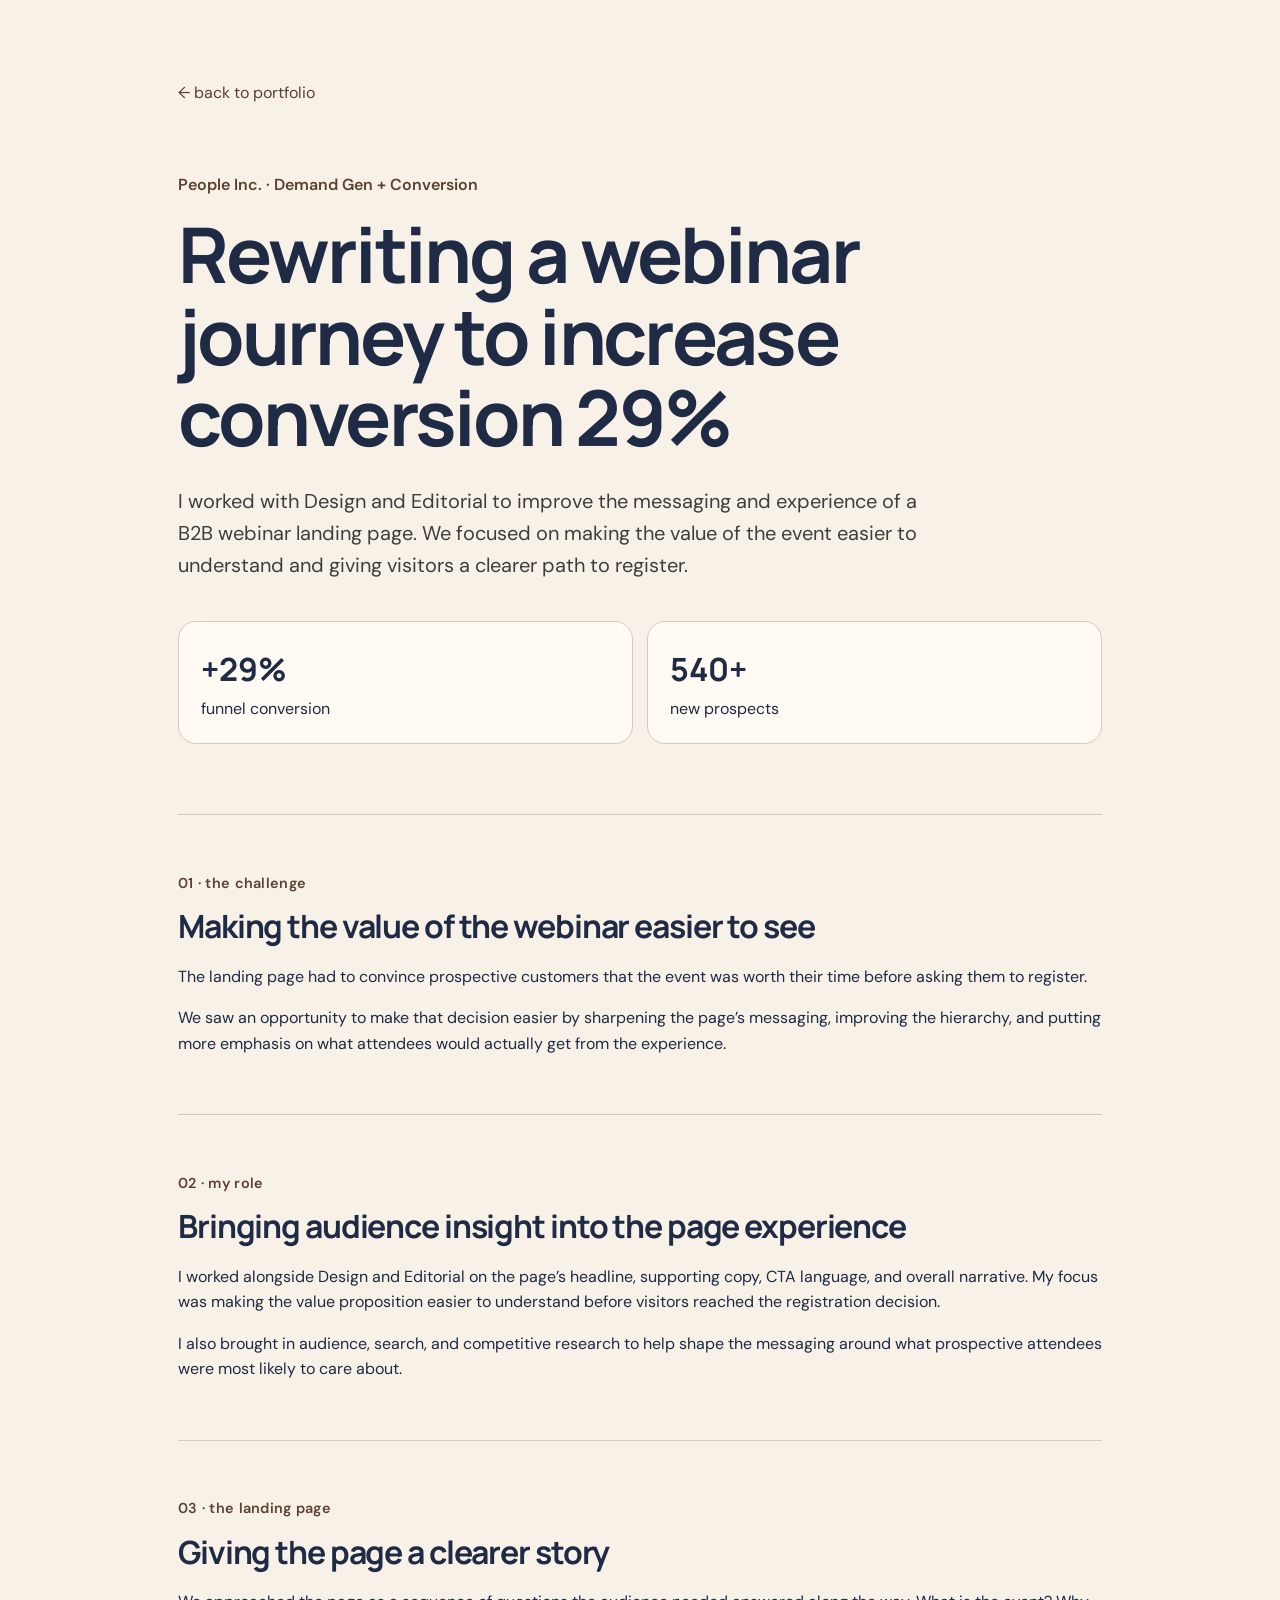
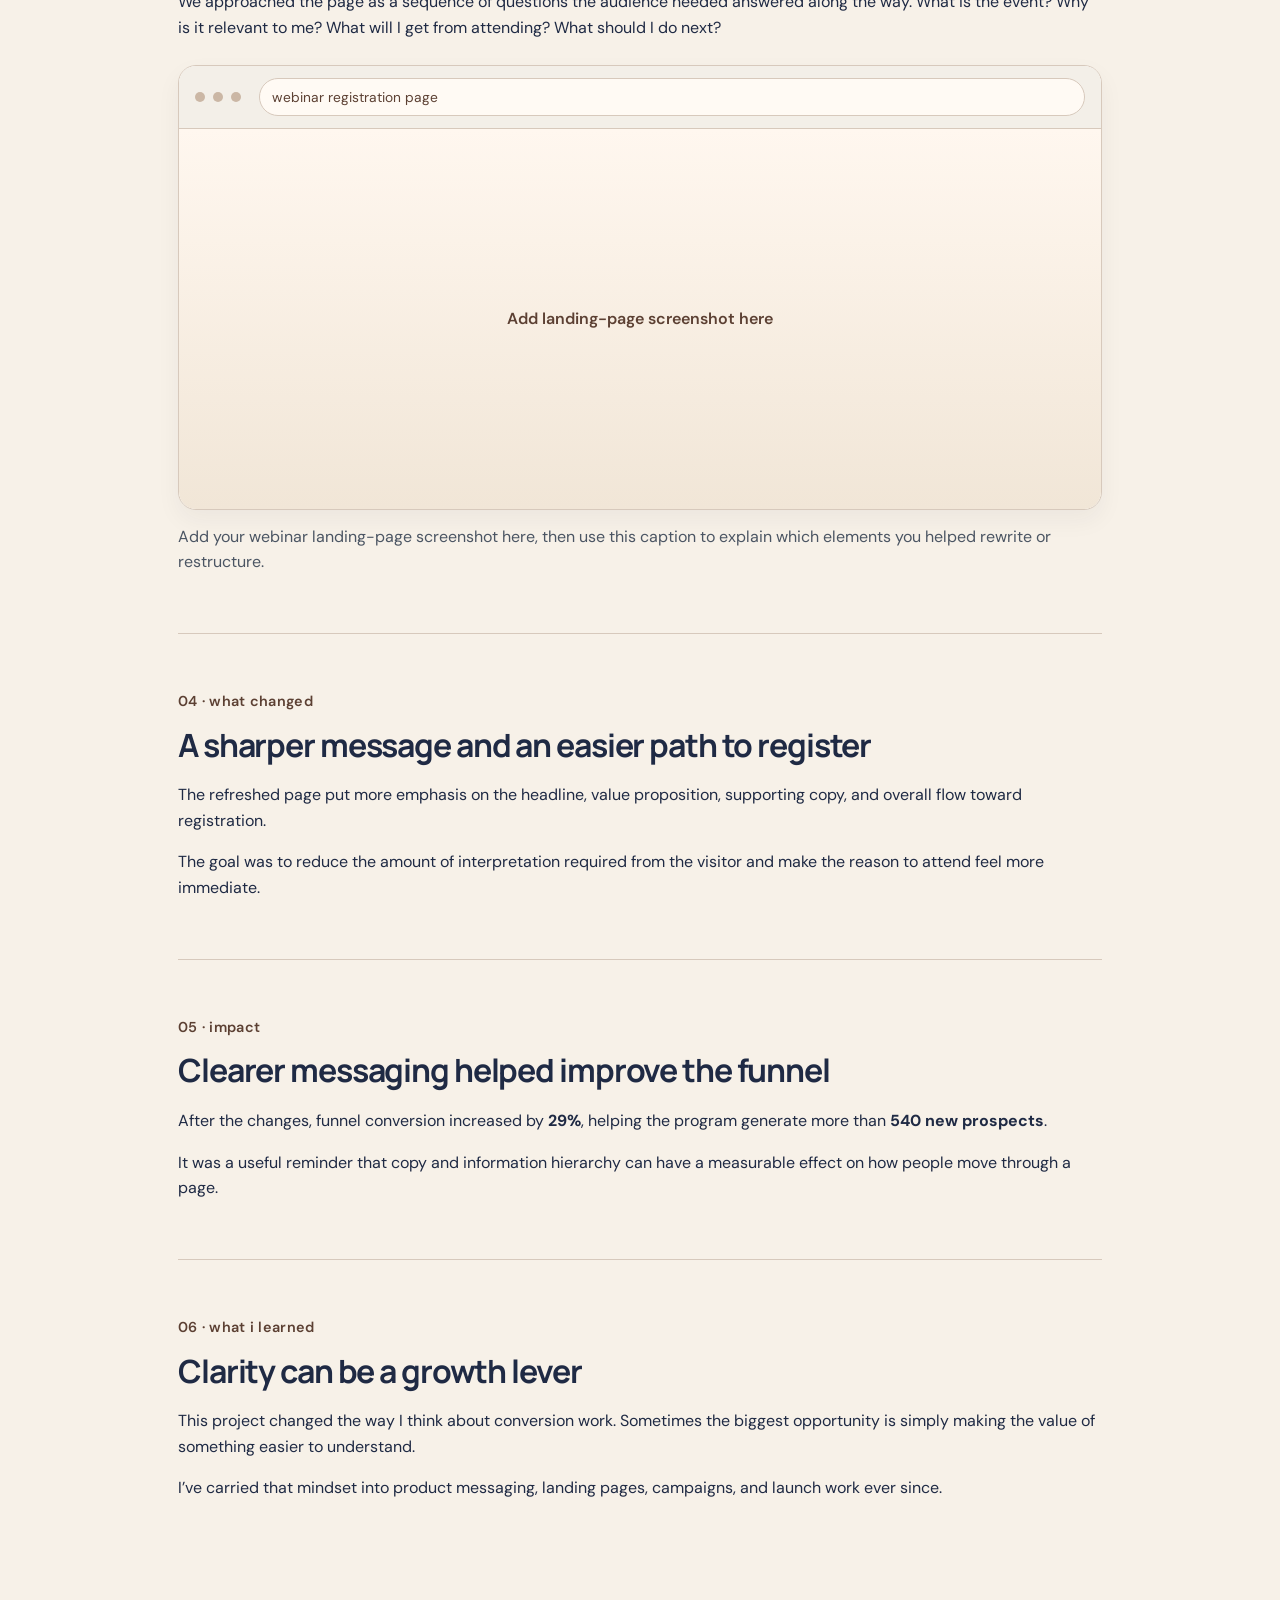
==== case-study-people-conversion.html @ 1eb8a593 "Update case-study-people-conversion.html" ====
<!DOCTYPE html>
<html lang="en">
<head>
  <meta charset="UTF-8" />
  <meta name="viewport" content="width=device-width, initial-scale=1.0" />

  <title>People Inc. Conversion Case Study — Dominic Ceja</title>

  <link rel="preconnect" href="https://fonts.googleapis.com">
  <link rel="preconnect" href="https://fonts.gstatic.com" crossorigin>

  <link
    href="https://fonts.googleapis.com/css2?family=DM+Sans:wght@400;500;600;700&family=Manrope:wght@500;600;700&display=swap"
    rel="stylesheet"
  >

  <link rel="stylesheet" href="style.css" />

  <style>
    .case-wrap {
      max-width: 980px;
      margin: 0 auto;
      padding: 80px 28px 120px;
    }

    .back {
      display: inline-block;
      margin-bottom: 50px;
      color: var(--muted);
      text-decoration: none;
    }

    .back:hover {
      color: var(--text);
    }

    .case-kicker {
      color: var(--muted);
      font-weight: 600;
    }

    .case-title {
      font-size: clamp(2.8rem, 6vw, 5.2rem);
      line-height: 1.06;
    }

    .case-summary {
      font-size: 1.25rem;
      color: #3e3e3e;
      max-width: 760px;
    }

    .case-stats {
      display: grid;
      grid-template-columns: repeat(2, 1fr);
      gap: 14px;
      margin: 40px 0 70px;
    }

    .case-stat {
      background: var(--surface);
      border: 1px solid var(--line);
      border-radius: 18px;
      padding: 22px;
    }

    .case-stat strong {
      display: block;
      font-family: "Manrope", sans-serif;
      font-size: 2rem;
    }

    .case-section {
      padding: 42px 0;
      border-top: 1px solid var(--line);
    }

    .case-section h2 {
      font-size: 2rem;
    }

    .browser-window {
      margin-top: 24px;
      border: 1px solid var(--line);
      border-radius: 18px;
      overflow: hidden;
      background: #ffffff;
      box-shadow: 0 10px 24px rgba(31, 42, 68, 0.05);
    }

    .browser-topbar {
      display: flex;
      align-items: center;
      gap: 8px;
      padding: 12px 16px;
      background: #f3efe8;
      border-bottom: 1px solid var(--line);
    }

    .browser-dot {
      width: 10px;
      height: 10px;
      border-radius: 50%;
      background: #cbb7a5;
    }

    .browser-address {
      margin-left: 10px;
      padding: 7px 12px;
      border: 1px solid var(--line);
      border-radius: 999px;
      font-size: 0.86rem;
      color: var(--muted);
      background: #fffaf4;
      flex: 1;
    }

    .browser-body {
      min-height: 380px;
      background: linear-gradient(180deg, #fff7ef, #f1e6d7);
      display: grid;
      place-items: center;
      text-align: center;
      color: #5C4033;
      padding: 24px;
      font-weight: 600;
    }

    .browser-caption {
      margin-top: 14px;
      color: #4b5563;
    }

    @media (max-width: 820px) {
      .case-stats {
        grid-template-columns: 1fr;
      }
    }
  </style>
</head>

<body>
  <main class="case-wrap">
    <a class="back" href="index.html">← back to portfolio</a>

    <p class="case-kicker">
      People Inc. · Demand Gen + Conversion
    </p>

    <h1 class="case-title">
      Rewriting a webinar journey to increase conversion 29%
    </h1>

    <p class="case-summary">
      I worked with Design and Editorial to improve the messaging and experience of a B2B webinar
      landing page. We focused on making the value of the event easier to understand and giving
      visitors a clearer path to register.
    </p>

    <div class="case-stats">
      <div class="case-stat">
        <strong>+29%</strong>
        <span>funnel conversion</span>
      </div>

      <div class="case-stat">
        <strong>540+</strong>
        <span>new prospects</span>
      </div>
    </div>

    <section class="case-section">
      <p class="eyebrow">01 · the challenge</p>

      <h2>
        Making the value of the webinar easier to see
      </h2>

      <p>
        The landing page had to convince prospective customers that the event was worth their time
        before asking them to register.
      </p>

      <p>
        We saw an opportunity to make that decision easier by sharpening the page’s messaging,
        improving the hierarchy, and putting more emphasis on what attendees would actually get
        from the experience.
      </p>
    </section>

    <section class="case-section">
      <p class="eyebrow">02 · my role</p>

      <h2>
        Bringing audience insight into the page experience
      </h2>

      <p>
        I worked alongside Design and Editorial on the page’s headline, supporting copy, CTA language,
        and overall narrative. My focus was making the value proposition easier to understand before
        visitors reached the registration decision.
      </p>

      <p>
        I also brought in audience, search, and competitive research to help shape the messaging around
        what prospective attendees were most likely to care about.
      </p>
    </section>

    <section class="case-section">
      <p class="eyebrow">03 · the landing page</p>

      <h2>
        Giving the page a clearer story
      </h2>

      <p>
        We approached the page as a sequence of questions the audience needed answered along the way.
        What is the event? Why is it relevant to me? What will I get from attending? What should I do next?
      </p>

      <div class="browser-window">
        <div class="browser-topbar">
          <span class="browser-dot"></span>
          <span class="browser-dot"></span>
          <span class="browser-dot"></span>

          <div class="browser-address">
            webinar registration page
          </div>
        </div>

        <div class="browser-body">
          Add landing-page screenshot here
        </div>
      </div>

      <p class="browser-caption">
        Add your webinar landing-page screenshot here, then use this caption to explain
        which elements you helped rewrite or restructure.
      </p>
    </section>

    <section class="case-section">
      <p class="eyebrow">04 · what changed</p>

      <h2>
        A sharper message and an easier path to register
      </h2>

      <p>
        The refreshed page put more emphasis on the headline, value proposition, supporting copy,
        and overall flow toward registration.
      </p>

      <p>
        The goal was to reduce the amount of interpretation required from the visitor and make the
        reason to attend feel more immediate.
      </p>
    </section>

    <section class="case-section">
      <p class="eyebrow">05 · impact</p>

      <h2>
        Clearer messaging helped improve the funnel
      </h2>

      <p>
        After the changes, funnel conversion increased by <strong>29%</strong>, helping the program
        generate more than <strong>540 new prospects</strong>.
      </p>

      <p>
        It was a useful reminder that copy and information hierarchy can have a measurable effect on
        how people move through a page.
      </p>
    </section>

    <section class="case-section">
      <p class="eyebrow">06 · what I learned</p>

      <h2>
        Clarity can be a growth lever
      </h2>

      <p>
        This project changed the way I think about conversion work. Sometimes the biggest opportunity
        is simply making the value of something easier to understand.
      </p>

      <p>
        I’ve carried that mindset into product messaging, landing pages, campaigns, and launch work
        ever since.
      </p>
    </section>
  </main>
</body>
</html>
---- style.css ----
:root {
  --bg: #F7F1E8;
  --surface: #fffaf4;
  --text: #1F2A44;
  --muted: #5C4033;
  --line: #d7c9bc;
  --accent: #1F2A44;
  --accent-soft: #A8B5A2;
  --sage: #A8B5A2;
  --warm: #C89F7A;
  --blue: #d7dee8;
  --yellow: #e7d5bb;
  --pink: #dfd5c8;
  --max: 1180px;
}

* { box-sizing: border-box; }

html { scroll-behavior: smooth; }

body {
  margin: 0;
  background: var(--bg);
  color: var(--text);
  font-family: "DM Sans", sans-serif;
  line-height: 1.6;
}

a { color: inherit; }

.site-header {
  max-width: var(--max);
  margin: 0 auto;
  padding: 24px 28px;
  display: flex;
  justify-content: space-between;
  align-items: center;
}

.brand {
  font-family: "Manrope", sans-serif;
  font-weight: 700;
  text-decoration: none;
  font-size: 1.05rem;
}

nav {
  display: flex;
  gap: 24px;
  flex-wrap: wrap;
}

nav a {
  color: var(--muted);
  text-decoration: none;
  font-size: 0.95rem;
}

nav a:hover { color: var(--text); }

.section {
  max-width: var(--max);
  margin: 0 auto;
  padding: 90px 28px;
}

.hero {
  min-height: 78vh;
  display: grid;
  grid-template-columns: 1.55fr 0.75fr;
  gap: 72px;
  align-items: center;
  padding-top: 70px;
}

.eyebrow,
.fact-label,
.project-meta {
  text-transform: lowercase;
  letter-spacing: 0.02em;
  color: var(--muted);
  font-size: 0.9rem;
  font-weight: 600;
}

h1, h2, h3 {
  font-family: "Manrope", sans-serif;
  letter-spacing: -0.035em;
  line-height: 1.08;
  margin-top: 0;
}

h1 {
  font-size: clamp(3rem, 6vw, 5.6rem);
  max-width: 950px;
  margin-bottom: 28px;
}

h2 {
  font-size: clamp(2.2rem, 4vw, 4.1rem);
  margin-bottom: 20px;
}

h3 {
  font-size: clamp(1.5rem, 2.3vw, 2.1rem);
  margin: 12px 0 16px;
}

.hero-intro {
  max-width: 760px;
  font-size: 1.18rem;
  color: #343434;
}

.facts-grid {
  margin-top: 42px;
  display: grid;
  grid-template-columns: repeat(2, minmax(0, 1fr));
  gap: 24px 36px;
}

.facts-grid p {
  margin: 6px 0 0;
}

.hero-actions {
  display: flex;
  gap: 12px;
  margin-top: 36px;
  flex-wrap: wrap;
}

.button {
  text-decoration: none;
  padding: 12px 18px;
  border-radius: 999px;
  font-weight: 600;
  display: inline-block;
}

.button-primary {
  background: var(--text);
  color: white;
}

.button-secondary {
  border: 1px solid var(--line);
  background: rgba(255,255,255,0.45);
}

.portrait-card {
  transform: rotate(1.5deg);
}

.portrait-placeholder {
  aspect-ratio: 4 / 5;
  border-radius: 26px;
  background:
    linear-gradient(140deg, var(--accent-soft), var(--warm));
  display: grid;
  place-items: center;
  padding: 30px;
  color: var(--muted);
  font-weight: 600;
  text-align: center;
}

.microcopy {
  text-align: center;
  font-size: 0.9rem;
  color: var(--muted);
}

.section-heading {
  max-width: 760px;
  margin-bottom: 42px;
}

.section-subhead {
  font-size: 1.1rem;
  color: var(--muted);
}

.experience-list {
  border-top: 1px solid var(--line);
}

.experience-card {
  display: grid;
  grid-template-columns: 0.7fr 1.3fr;
  gap: 48px;
  padding: 34px 0;
  border-bottom: 1px solid var(--line);
}

.company {
  font-family: "Manrope", sans-serif;
  font-weight: 700;
  font-size: 1.5rem;
  margin: 0;
}

.role {
  color: var(--muted);
  margin: 6px 0 0;
}

.experience-card > p {
  margin: 0;
  font-size: 1.08rem;
}

.project-grid {
  display: grid;
  grid-template-columns: repeat(2, minmax(0, 1fr));
  gap: 56px 28px;
}

.project-card {
  min-width: 0;
}

.project-visual {
  aspect-ratio: 16 / 10;
  border-radius: 22px;
  margin-bottom: 22px;
  display: grid;
  place-items: center;
  color: #555;
  font-weight: 600;
  overflow: hidden;
}

.visual-one { background: var(--accent-soft); }
.visual-two { background: var(--blue); }
.visual-three { background: var(--yellow); }
.visual-four { background: var(--pink); }

.project-card p {
  color: #3f3f3f;
}

.metrics {
  display: flex;
  flex-wrap: wrap;
  gap: 8px;
  margin: 18px 0;
}

.metrics span {
  padding: 7px 11px;
  border-radius: 999px;
  background: var(--surface);
  border: 1px solid var(--line);
  font-size: 0.9rem;
  font-weight: 600;
}

.text-link {
  font-weight: 700;
  text-decoration-thickness: 1px;
  text-underline-offset: 4px;
}

.writing-section {
  border-top: 1px solid var(--line);
}

.writing-layout {
  display: grid;
  grid-template-columns: 0.9fr 1.1fr;
  gap: 70px;
}

.big-copy {
  font-family: "Manrope", sans-serif;
  font-size: clamp(1.6rem, 2.5vw, 2.5rem);
  line-height: 1.25;
  letter-spacing: -0.025em;
}

.writing-list {
  border-top: 1px solid var(--line);
}

.writing-item {
  display: grid;
  grid-template-columns: 42px 1fr auto;
  gap: 16px;
  align-items: start;
  padding: 22px 0;
  border-bottom: 1px solid var(--line);
  text-decoration: none;
}

.writing-item p {
  margin: 3px 0 0;
  color: var(--muted);
}

.writing-item:hover strong {
  text-decoration: underline;
  text-underline-offset: 4px;
}

.about-section {
  display: grid;
  grid-template-columns: 0.85fr 1.15fr;
  gap: 80px;
  border-top: 1px solid var(--line);
}

.about-section > div:last-child {
  font-size: 1.15rem;
}

.contact {
  padding-top: 110px;
  padding-bottom: 110px;
}

.contact h2 {
  max-width: 850px;
}

.contact-links {
  display: flex;
  gap: 24px;
  margin-top: 28px;
}

.contact-links a {
  font-weight: 700;
  text-underline-offset: 5px;
}

footer {
  max-width: var(--max);
  margin: 0 auto;
  padding: 26px 28px 50px;
  border-top: 1px solid var(--line);
  color: var(--muted);
  display: flex;
  justify-content: space-between;
  gap: 20px;
  font-size: 0.9rem;
}

@media (max-width: 820px) {
  .site-header {
    align-items: flex-start;
    gap: 20px;
  }

  nav {
    gap: 12px;
    justify-content: flex-end;
  }

  .hero,
  .experience-card,
  .writing-layout,
  .about-section {
    grid-template-columns: 1fr;
  }

  .hero {
    gap: 36px;
    padding-top: 40px;
  }

  .portrait-card {
    max-width: 430px;
  }

  .project-grid {
    grid-template-columns: 1fr;
  }

  .facts-grid {
    grid-template-columns: 1fr;
  }

  footer {
    flex-direction: column;
  }
}

@media (max-width: 520px) {
  .site-header {
    padding: 18px;
    flex-direction: column;
  }

  .section {
    padding: 68px 18px;
  }

  h1 {
    font-size: 2.75rem;
  }
}


/* --- Experience progression --- */
.experience-card-stacked {
  align-items: start;
}

.role-stack {
  display: grid;
  gap: 28px;
}

.role-block + .role-block {
  padding-top: 26px;
  border-top: 1px solid var(--line);
}

.role-heading {
  display: flex;
  align-items: center;
  gap: 10px;
  flex-wrap: wrap;
}

.role-title {
  font-family: "Manrope", sans-serif;
  font-weight: 700;
  font-size: 1.15rem;
  margin: 0;
}

.role-dates {
  color: var(--muted);
  font-size: 0.92rem;
  margin: 4px 0 10px;
}





/* --- Daily Cal promotion path --- */
.promotion-group {
  display: grid;
  grid-template-columns: 34px 1fr;
  gap: 14px;
  align-items: stretch;
}

.promotion-rail {
  position: relative;
  min-height: 100%;
  display: flex;
  flex-direction: column;
  align-items: center;
  padding-top: 4px;
  padding-bottom: 12px;
}

.promotion-arrow {
  color: var(--accent);
  font-size: 1.7rem;
  line-height: 1;
  font-weight: 700;
  margin-bottom: -2px;
}

.promotion-line {
  width: 2px;
  flex: 1;
  min-height: 150px;
  background: linear-gradient(to top, var(--warm), var(--accent-soft));
  border-radius: 999px;
}

.promotion-start-dot {
  width: 11px;
  height: 11px;
  border-radius: 50%;
  background: var(--warm);
  border: 2px solid var(--bg);
  box-shadow: 0 0 0 1px var(--line);
  margin-top: -1px;
}

.promotion-roles {
  min-width: 0;
}


.archive-link {
  color: var(--muted);
  font-size: 0.82rem;
  font-weight: 700;
  text-decoration: none;
  border-bottom: 1px solid transparent;
}

.archive-link:hover {
  color: var(--text);
  border-bottom-color: var(--text);
}



@media (max-width: 560px) {
  .promotion-group {
    grid-template-columns: 24px 1fr;
    gap: 10px;
  }
  .promotion-arrow { font-size: 1.35rem; }
  .promotion-line { min-height: 120px; }
}
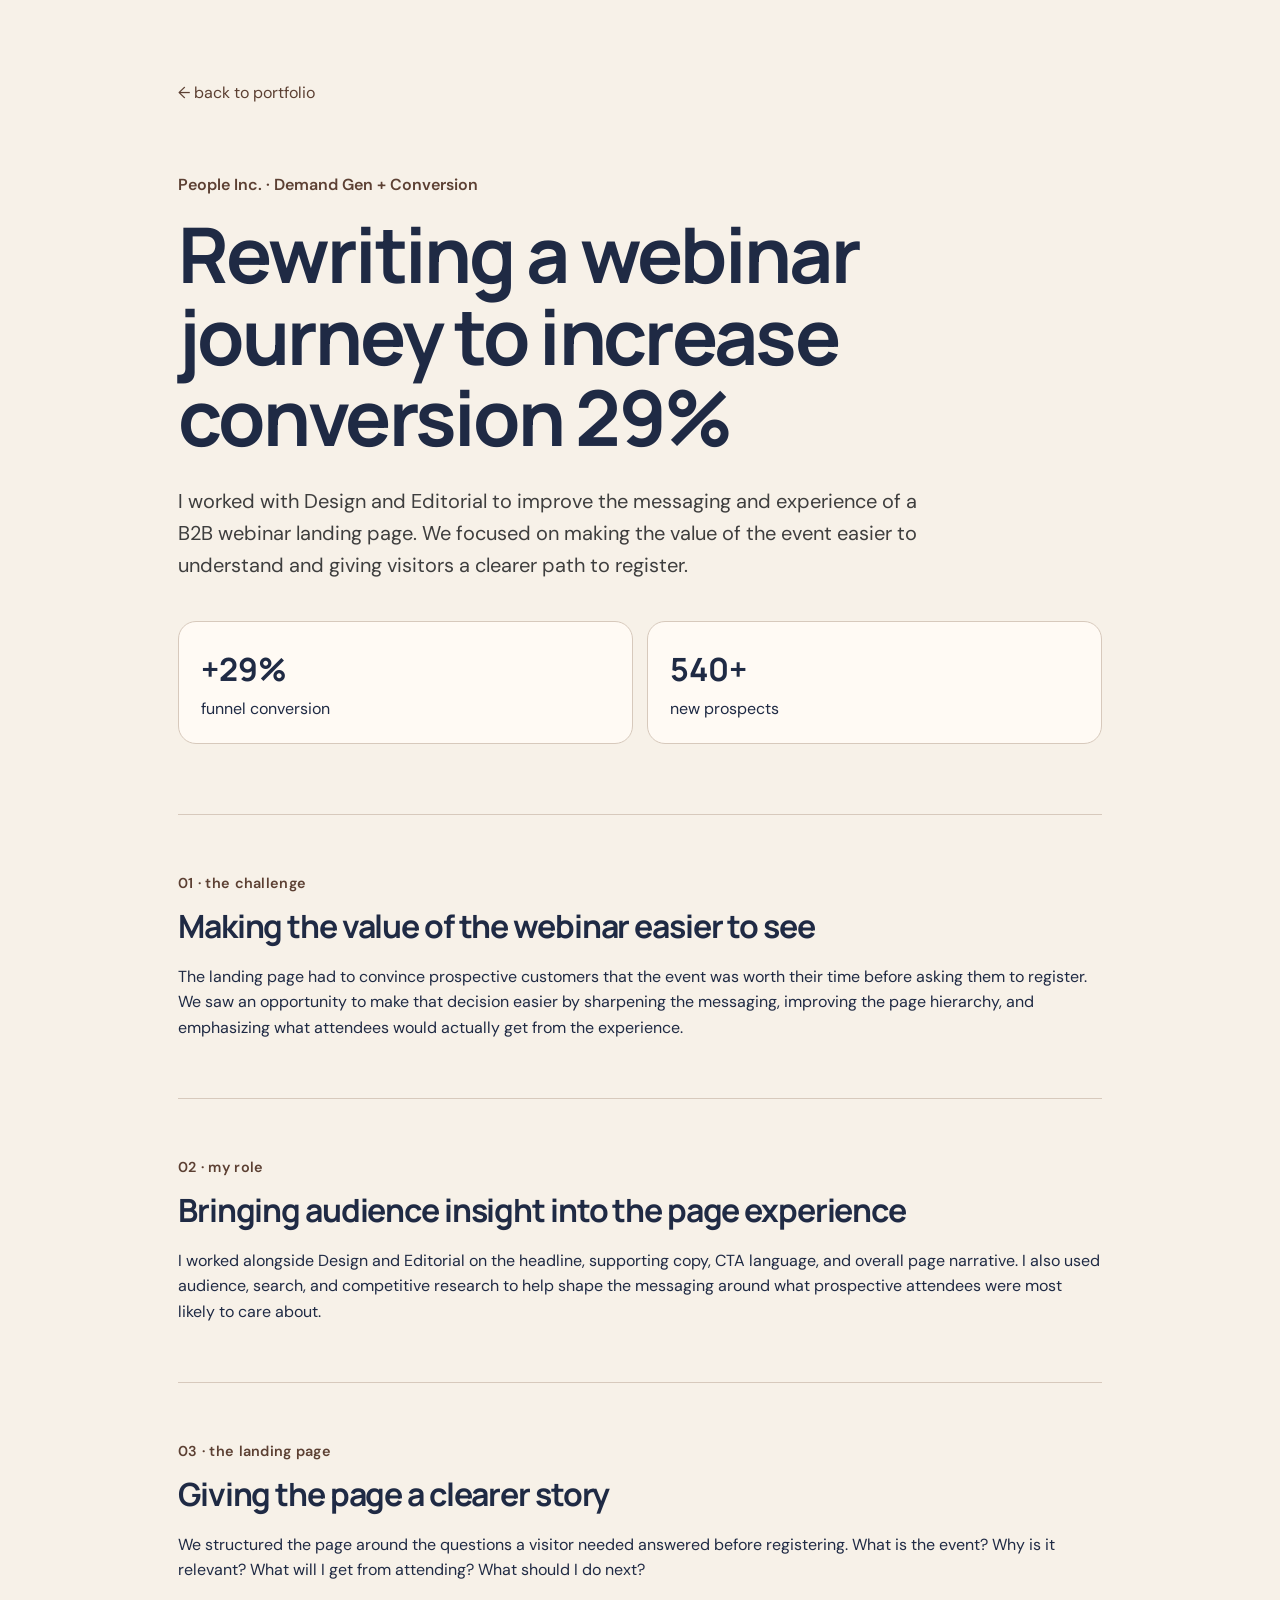
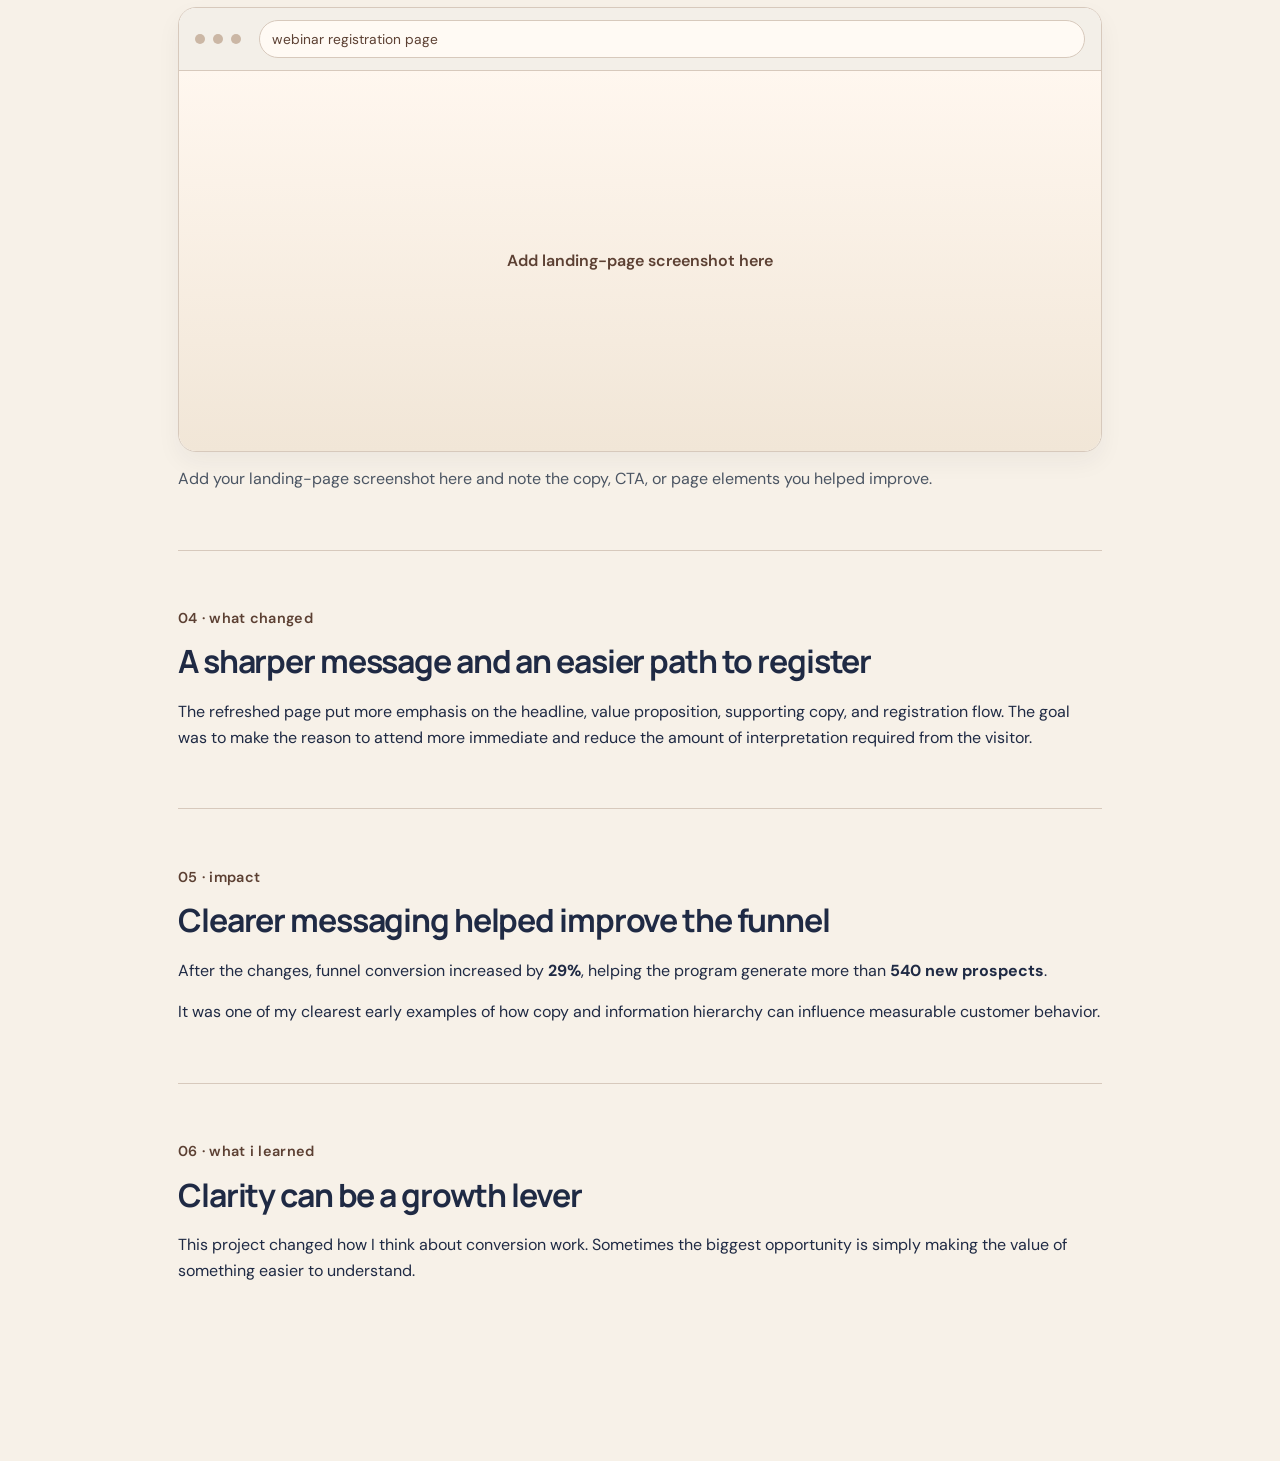
==== commit da19de7a: "Update case-study-people-conversion.html" ====
--- a/case-study-people-conversion.html
+++ b/case-study-people-conversion.html
@@ -178,13 +178,9 @@
 
       <p>
         The landing page had to convince prospective customers that the event was worth their time
-        before asking them to register.
-      </p>
-
-      <p>
-        We saw an opportunity to make that decision easier by sharpening the page’s messaging,
-        improving the hierarchy, and putting more emphasis on what attendees would actually get
-        from the experience.
+        before asking them to register. We saw an opportunity to make that decision easier by
+        sharpening the messaging, improving the page hierarchy, and emphasizing what attendees
+        would actually get from the experience.
       </p>
     </section>
 
@@ -196,14 +192,9 @@
       </h2>
 
       <p>
-        I worked alongside Design and Editorial on the page’s headline, supporting copy, CTA language,
-        and overall narrative. My focus was making the value proposition easier to understand before
-        visitors reached the registration decision.
-      </p>
-
-      <p>
-        I also brought in audience, search, and competitive research to help shape the messaging around
-        what prospective attendees were most likely to care about.
+        I worked alongside Design and Editorial on the headline, supporting copy, CTA language,
+        and overall page narrative. I also used audience, search, and competitive research to help
+        shape the messaging around what prospective attendees were most likely to care about.
       </p>
     </section>
 
@@ -215,8 +206,8 @@
       </h2>
 
       <p>
-        We approached the page as a sequence of questions the audience needed answered along the way.
-        What is the event? Why is it relevant to me? What will I get from attending? What should I do next?
+        We structured the page around the questions a visitor needed answered before registering.
+        What is the event? Why is it relevant? What will I get from attending? What should I do next?
       </p>
 
       <div class="browser-window">
@@ -236,8 +227,7 @@
       </div>
 
       <p class="browser-caption">
-        Add your webinar landing-page screenshot here, then use this caption to explain
-        which elements you helped rewrite or restructure.
+        Add your landing-page screenshot here and note the copy, CTA, or page elements you helped improve.
       </p>
     </section>
 
@@ -250,12 +240,8 @@
 
       <p>
         The refreshed page put more emphasis on the headline, value proposition, supporting copy,
-        and overall flow toward registration.
-      </p>
-
-      <p>
-        The goal was to reduce the amount of interpretation required from the visitor and make the
-        reason to attend feel more immediate.
+        and registration flow. The goal was to make the reason to attend more immediate and reduce
+        the amount of interpretation required from the visitor.
       </p>
     </section>
 
@@ -272,8 +258,8 @@
       </p>
 
       <p>
-        It was a useful reminder that copy and information hierarchy can have a measurable effect on
-        how people move through a page.
+        It was one of my clearest early examples of how copy and information hierarchy can influence
+        measurable customer behavior.
       </p>
     </section>
 
@@ -285,13 +271,8 @@
       </h2>
 
       <p>
-        This project changed the way I think about conversion work. Sometimes the biggest opportunity
+        This project changed how I think about conversion work. Sometimes the biggest opportunity
         is simply making the value of something easier to understand.
-      </p>
-
-      <p>
-        I’ve carried that mindset into product messaging, landing pages, campaigns, and launch work
-        ever since.
       </p>
     </section>
   </main>
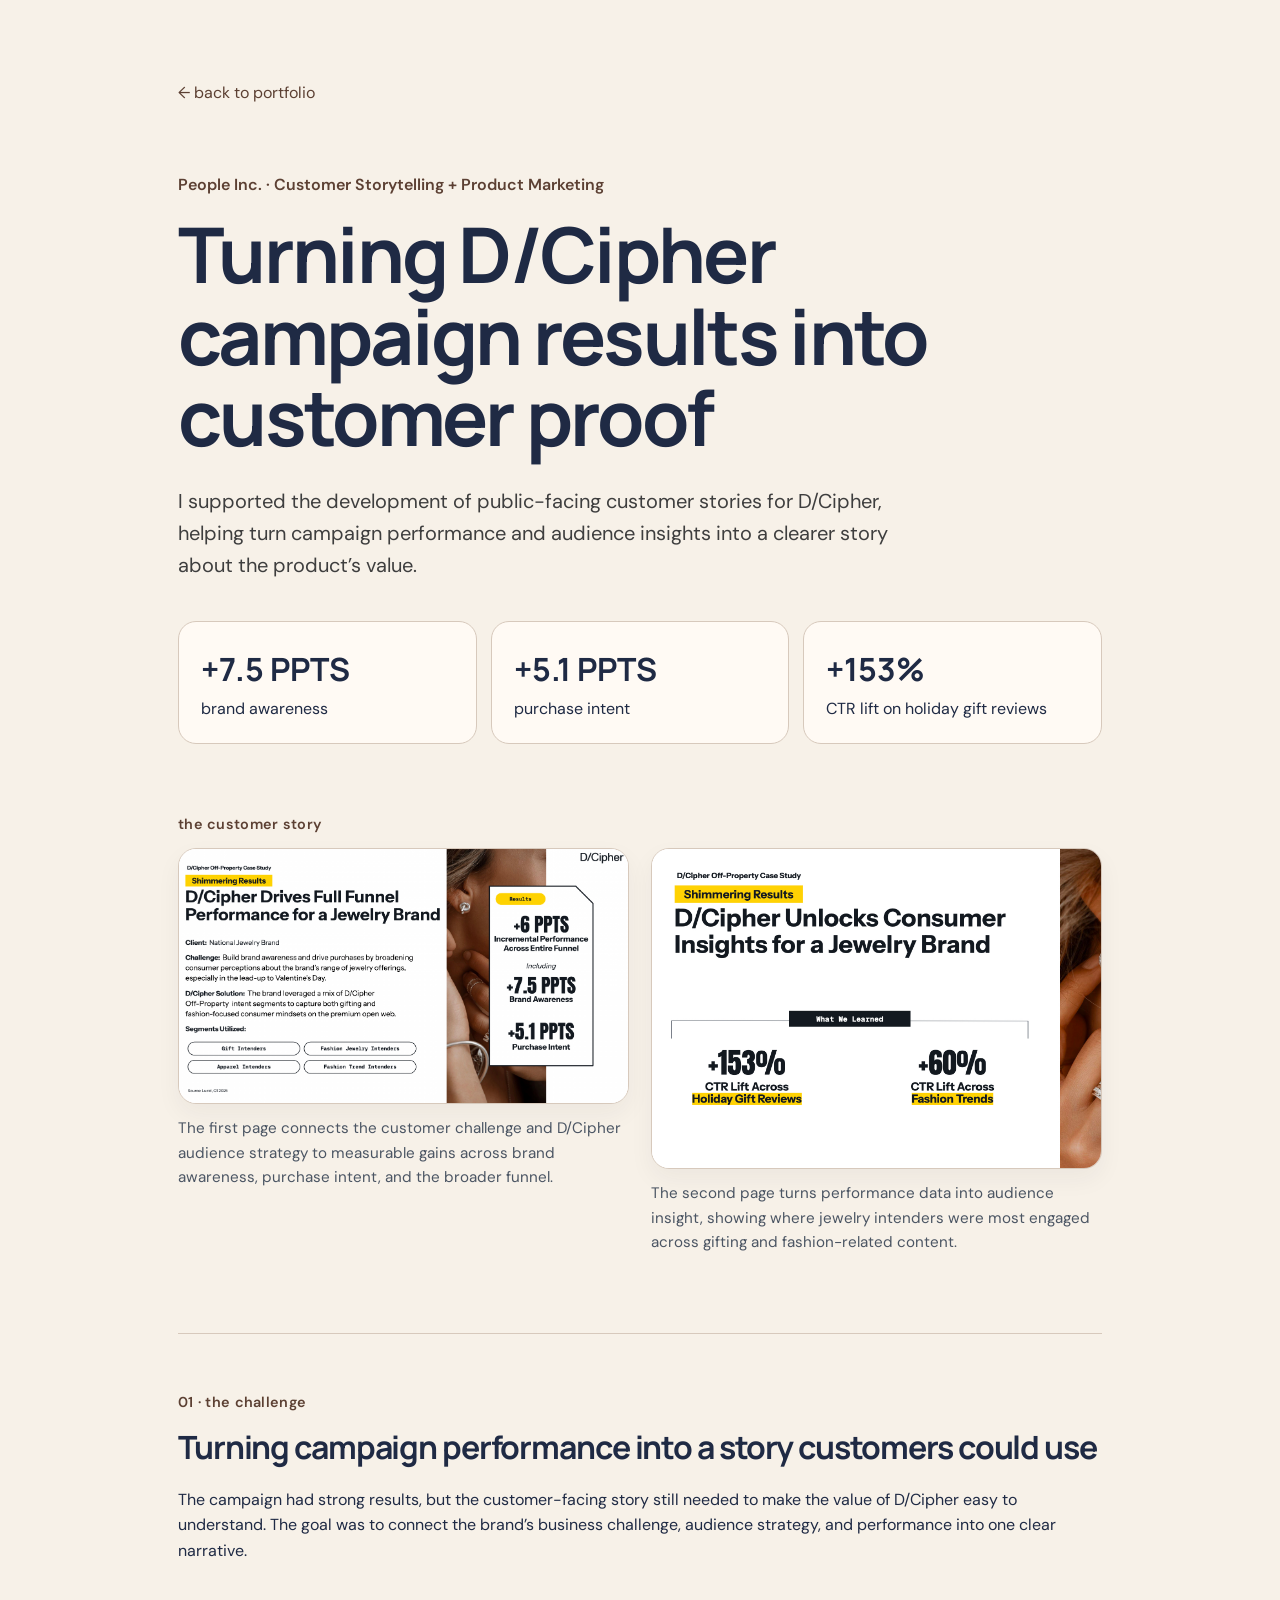
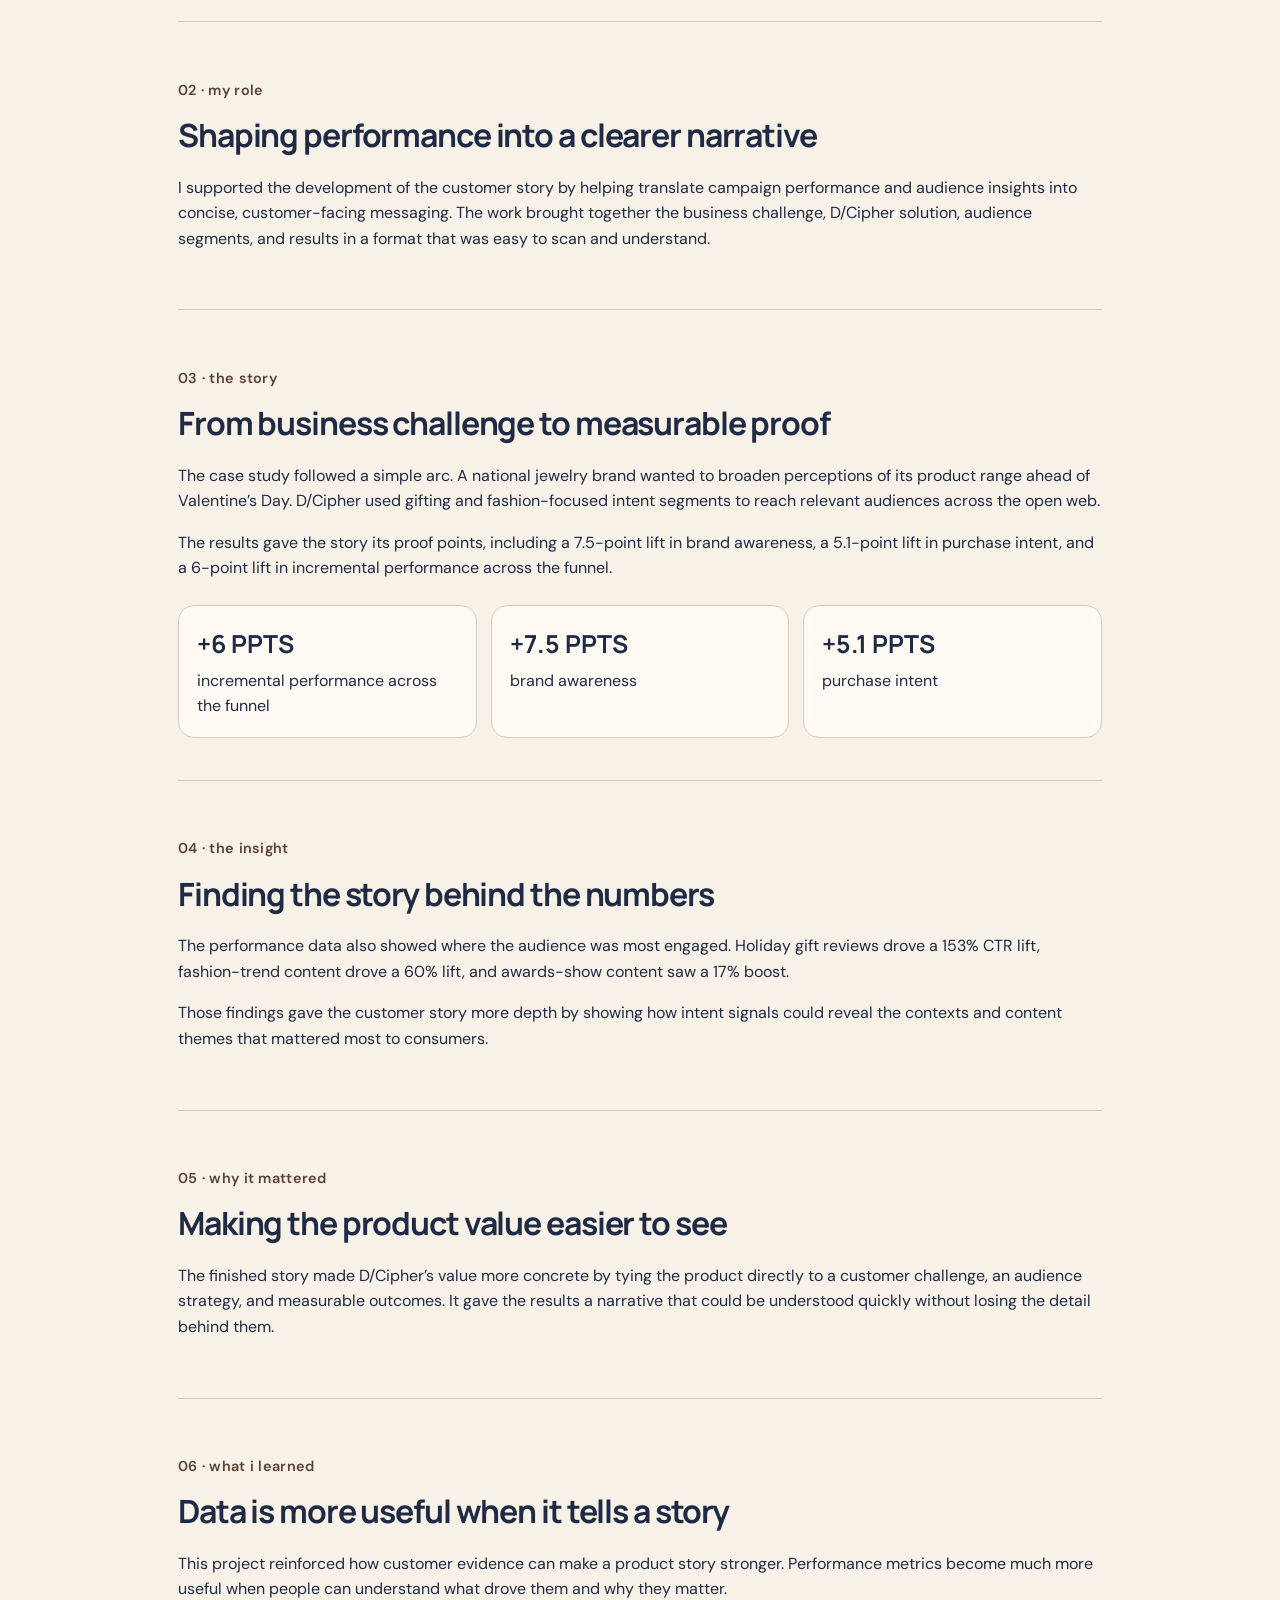
==== commit 20e3211d: "Update case-study-people-conversion.html" ====
--- a/case-study-people-conversion.html
+++ b/case-study-people-conversion.html
@@ -4,7 +4,7 @@
   <meta charset="UTF-8" />
   <meta name="viewport" content="width=device-width, initial-scale=1.0" />
 
-  <title>People Inc. Conversion Case Study — Dominic Ceja</title>
+  <title>People Inc. Customer Story Case Study — Dominic Ceja</title>
 
   <link rel="preconnect" href="https://fonts.googleapis.com">
   <link rel="preconnect" href="https://fonts.gstatic.com" crossorigin>
@@ -42,6 +42,7 @@
     .case-title {
       font-size: clamp(2.8rem, 6vw, 5.2rem);
       line-height: 1.06;
+      max-width: 900px;
     }
 
     .case-summary {
@@ -52,9 +53,9 @@
 
     .case-stats {
       display: grid;
-      grid-template-columns: repeat(2, 1fr);
+      grid-template-columns: repeat(3, 1fr);
       gap: 14px;
-      margin: 40px 0 70px;
+      margin: 40px 0 46px;
     }
 
     .case-stat {
@@ -70,17 +71,25 @@
       font-size: 2rem;
     }
 
-    .case-section {
-      padding: 42px 0;
-      border-top: 1px solid var(--line);
-    }
-
-    .case-section h2 {
-      font-size: 2rem;
-    }
-
-    .browser-window {
-      margin-top: 24px;
+    .case-showcase {
+      padding: 8px 0 64px;
+    }
+
+    .case-showcase .eyebrow {
+      margin-bottom: 12px;
+    }
+
+    .story-grid {
+      display: grid;
+      grid-template-columns: repeat(2, minmax(0, 1fr));
+      gap: 22px;
+    }
+
+    .story-card {
+      min-width: 0;
+    }
+
+    .story-visual {
       border: 1px solid var(--line);
       border-radius: 18px;
       overflow: hidden;
@@ -88,51 +97,53 @@
       box-shadow: 0 10px 24px rgba(31, 42, 68, 0.05);
     }
 
-    .browser-topbar {
-      display: flex;
-      align-items: center;
-      gap: 8px;
-      padding: 12px 16px;
-      background: #f3efe8;
-      border-bottom: 1px solid var(--line);
-    }
-
-    .browser-dot {
-      width: 10px;
-      height: 10px;
-      border-radius: 50%;
-      background: #cbb7a5;
-    }
-
-    .browser-address {
-      margin-left: 10px;
-      padding: 7px 12px;
+    .story-visual img {
+      display: block;
+      width: 100%;
+      height: auto;
+    }
+
+    .story-caption {
+      margin-top: 12px;
+      color: #4b5563;
+      font-size: 0.95rem;
+    }
+
+    .case-section {
+      padding: 42px 0;
+      border-top: 1px solid var(--line);
+    }
+
+    .case-section h2 {
+      font-size: 2rem;
+      line-height: 1.2;
+    }
+
+    .proof-row {
+      display: grid;
+      grid-template-columns: repeat(3, 1fr);
+      gap: 14px;
+      margin-top: 24px;
+    }
+
+    .proof-card {
       border: 1px solid var(--line);
-      border-radius: 999px;
-      font-size: 0.86rem;
-      color: var(--muted);
-      background: #fffaf4;
-      flex: 1;
-    }
-
-    .browser-body {
-      min-height: 380px;
-      background: linear-gradient(180deg, #fff7ef, #f1e6d7);
-      display: grid;
-      place-items: center;
-      text-align: center;
-      color: #5C4033;
-      padding: 24px;
-      font-weight: 600;
-    }
-
-    .browser-caption {
-      margin-top: 14px;
-      color: #4b5563;
+      border-radius: 16px;
+      padding: 18px;
+      background: var(--surface);
+    }
+
+    .proof-card strong {
+      display: block;
+      font-family: "Manrope", sans-serif;
+      font-size: 1.55rem;
+      margin-bottom: 4px;
     }
 
     @media (max-width: 820px) {
-      .case-stats {
+      .case-stats,
+      .story-grid,
+      .proof-row {
         grid-template-columns: 1fr;
       }
     }
@@ -144,43 +155,81 @@
     <a class="back" href="index.html">← back to portfolio</a>
 
     <p class="case-kicker">
-      People Inc. · Demand Gen + Conversion
+      People Inc. · Customer Storytelling + Product Marketing
     </p>
 
     <h1 class="case-title">
-      Rewriting a webinar journey to increase conversion 29%
+      Turning D/Cipher campaign results into customer proof
     </h1>
 
     <p class="case-summary">
-      I worked with Design and Editorial to improve the messaging and experience of a B2B webinar
-      landing page. We focused on making the value of the event easier to understand and giving
-      visitors a clearer path to register.
+      I supported the development of public-facing customer stories for D/Cipher,
+      helping turn campaign performance and audience insights into a clearer story
+      about the product’s value.
     </p>
 
     <div class="case-stats">
       <div class="case-stat">
-        <strong>+29%</strong>
-        <span>funnel conversion</span>
+        <strong>+7.5 PPTS</strong>
+        <span>brand awareness</span>
       </div>
 
       <div class="case-stat">
-        <strong>540+</strong>
-        <span>new prospects</span>
+        <strong>+5.1 PPTS</strong>
+        <span>purchase intent</span>
+      </div>
+
+      <div class="case-stat">
+        <strong>+153%</strong>
+        <span>CTR lift on holiday gift reviews</span>
       </div>
     </div>
 
+    <section class="case-showcase">
+      <p class="eyebrow">the customer story</p>
+
+      <div class="story-grid">
+        <article class="story-card">
+          <div class="story-visual">
+            <img
+              src="assets/people-dcipher-results.jpg"
+              alt="D/Cipher jewelry brand customer story showing full-funnel campaign results"
+            />
+          </div>
+
+          <p class="story-caption">
+            The first page connects the customer challenge and D/Cipher audience strategy
+            to measurable gains across brand awareness, purchase intent, and the broader funnel.
+          </p>
+        </article>
+
+        <article class="story-card">
+          <div class="story-visual">
+            <img
+              src="assets/people-dcipher-insights.jpg"
+              alt="D/Cipher jewelry brand customer story showing consumer insights and CTR lifts"
+            />
+          </div>
+
+          <p class="story-caption">
+            The second page turns performance data into audience insight, showing where
+            jewelry intenders were most engaged across gifting and fashion-related content.
+          </p>
+        </article>
+      </div>
+    </section>
+
     <section class="case-section">
       <p class="eyebrow">01 · the challenge</p>
 
       <h2>
-        Making the value of the webinar easier to see
-      </h2>
-
-      <p>
-        The landing page had to convince prospective customers that the event was worth their time
-        before asking them to register. We saw an opportunity to make that decision easier by
-        sharpening the messaging, improving the page hierarchy, and emphasizing what attendees
-        would actually get from the experience.
+        Turning campaign performance into a story customers could use
+      </h2>
+
+      <p>
+        The campaign had strong results, but the customer-facing story still needed to make
+        the value of D/Cipher easy to understand. The goal was to connect the brand’s business
+        challenge, audience strategy, and performance into one clear narrative.
       </p>
     </section>
 
@@ -188,78 +237,85 @@
       <p class="eyebrow">02 · my role</p>
 
       <h2>
-        Bringing audience insight into the page experience
-      </h2>
-
-      <p>
-        I worked alongside Design and Editorial on the headline, supporting copy, CTA language,
-        and overall page narrative. I also used audience, search, and competitive research to help
-        shape the messaging around what prospective attendees were most likely to care about.
-      </p>
-    </section>
-
-    <section class="case-section">
-      <p class="eyebrow">03 · the landing page</p>
-
-      <h2>
-        Giving the page a clearer story
-      </h2>
-
-      <p>
-        We structured the page around the questions a visitor needed answered before registering.
-        What is the event? Why is it relevant? What will I get from attending? What should I do next?
-      </p>
-
-      <div class="browser-window">
-        <div class="browser-topbar">
-          <span class="browser-dot"></span>
-          <span class="browser-dot"></span>
-          <span class="browser-dot"></span>
-
-          <div class="browser-address">
-            webinar registration page
-          </div>
+        Shaping performance into a clearer narrative
+      </h2>
+
+      <p>
+        I supported the development of the customer story by helping translate campaign
+        performance and audience insights into concise, customer-facing messaging.
+        The work brought together the business challenge, D/Cipher solution, audience
+        segments, and results in a format that was easy to scan and understand.
+      </p>
+    </section>
+
+    <section class="case-section">
+      <p class="eyebrow">03 · the story</p>
+
+      <h2>
+        From business challenge to measurable proof
+      </h2>
+
+      <p>
+        The case study followed a simple arc. A national jewelry brand wanted to broaden
+        perceptions of its product range ahead of Valentine’s Day. D/Cipher used gifting
+        and fashion-focused intent segments to reach relevant audiences across the open web.
+      </p>
+
+      <p>
+        The results gave the story its proof points, including a 7.5-point lift in brand
+        awareness, a 5.1-point lift in purchase intent, and a 6-point lift in incremental
+        performance across the funnel.
+      </p>
+
+      <div class="proof-row">
+        <div class="proof-card">
+          <strong>+6 PPTS</strong>
+          <span>incremental performance across the funnel</span>
         </div>
 
-        <div class="browser-body">
-          Add landing-page screenshot here
+        <div class="proof-card">
+          <strong>+7.5 PPTS</strong>
+          <span>brand awareness</span>
         </div>
-      </div>
-
-      <p class="browser-caption">
-        Add your landing-page screenshot here and note the copy, CTA, or page elements you helped improve.
-      </p>
-    </section>
-
-    <section class="case-section">
-      <p class="eyebrow">04 · what changed</p>
-
-      <h2>
-        A sharper message and an easier path to register
-      </h2>
-
-      <p>
-        The refreshed page put more emphasis on the headline, value proposition, supporting copy,
-        and registration flow. The goal was to make the reason to attend more immediate and reduce
-        the amount of interpretation required from the visitor.
-      </p>
-    </section>
-
-    <section class="case-section">
-      <p class="eyebrow">05 · impact</p>
-
-      <h2>
-        Clearer messaging helped improve the funnel
-      </h2>
-
-      <p>
-        After the changes, funnel conversion increased by <strong>29%</strong>, helping the program
-        generate more than <strong>540 new prospects</strong>.
-      </p>
-
-      <p>
-        It was one of my clearest early examples of how copy and information hierarchy can influence
-        measurable customer behavior.
+
+        <div class="proof-card">
+          <strong>+5.1 PPTS</strong>
+          <span>purchase intent</span>
+        </div>
+      </div>
+    </section>
+
+    <section class="case-section">
+      <p class="eyebrow">04 · the insight</p>
+
+      <h2>
+        Finding the story behind the numbers
+      </h2>
+
+      <p>
+        The performance data also showed where the audience was most engaged.
+        Holiday gift reviews drove a 153% CTR lift, fashion-trend content drove a
+        60% lift, and awards-show content saw a 17% boost.
+      </p>
+
+      <p>
+        Those findings gave the customer story more depth by showing how intent signals
+        could reveal the contexts and content themes that mattered most to consumers.
+      </p>
+    </section>
+
+    <section class="case-section">
+      <p class="eyebrow">05 · why it mattered</p>
+
+      <h2>
+        Making the product value easier to see
+      </h2>
+
+      <p>
+        The finished story made D/Cipher’s value more concrete by tying the product
+        directly to a customer challenge, an audience strategy, and measurable outcomes.
+        It gave the results a narrative that could be understood quickly without losing
+        the detail behind them.
       </p>
     </section>
 
@@ -267,12 +323,13 @@
       <p class="eyebrow">06 · what I learned</p>
 
       <h2>
-        Clarity can be a growth lever
-      </h2>
-
-      <p>
-        This project changed how I think about conversion work. Sometimes the biggest opportunity
-        is simply making the value of something easier to understand.
+        Data is more useful when it tells a story
+      </h2>
+
+      <p>
+        This project reinforced how customer evidence can make a product story stronger.
+        Performance metrics become much more useful when people can understand what drove
+        them and why they matter.
       </p>
     </section>
   </main>
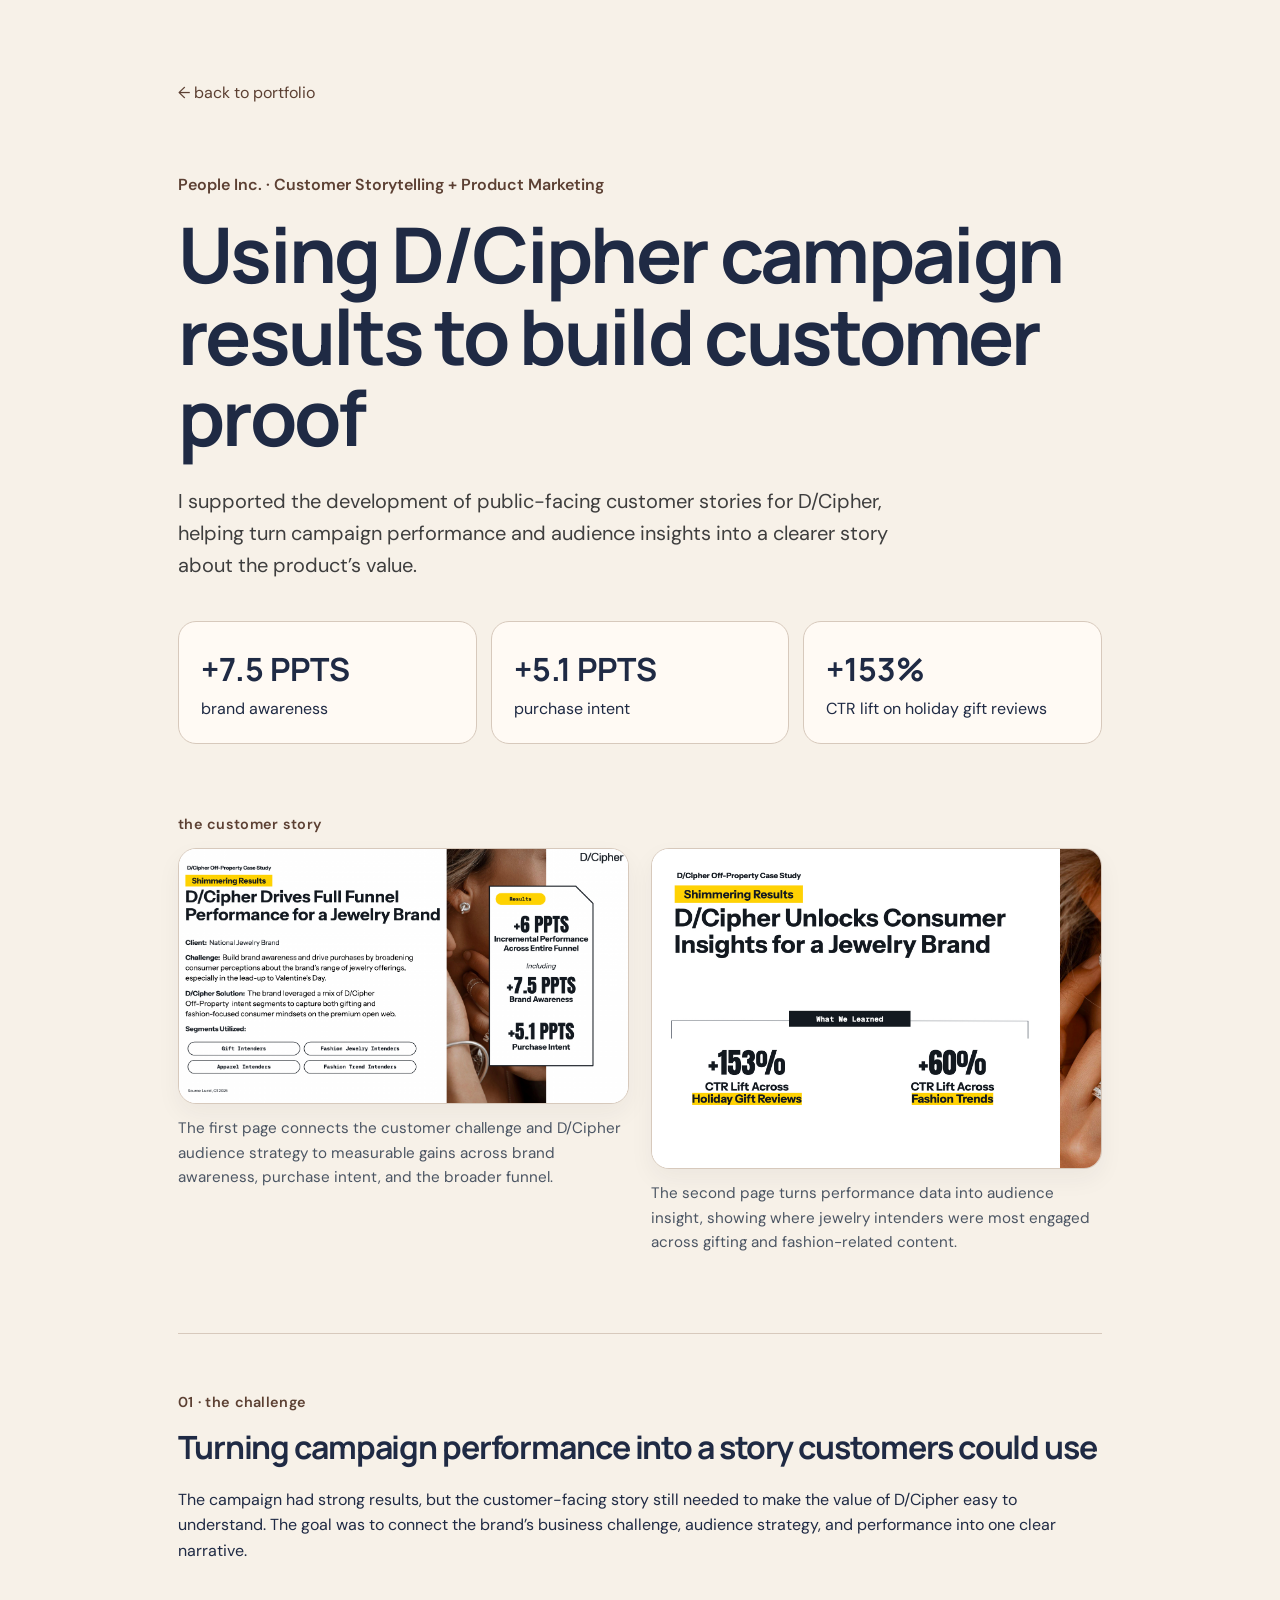
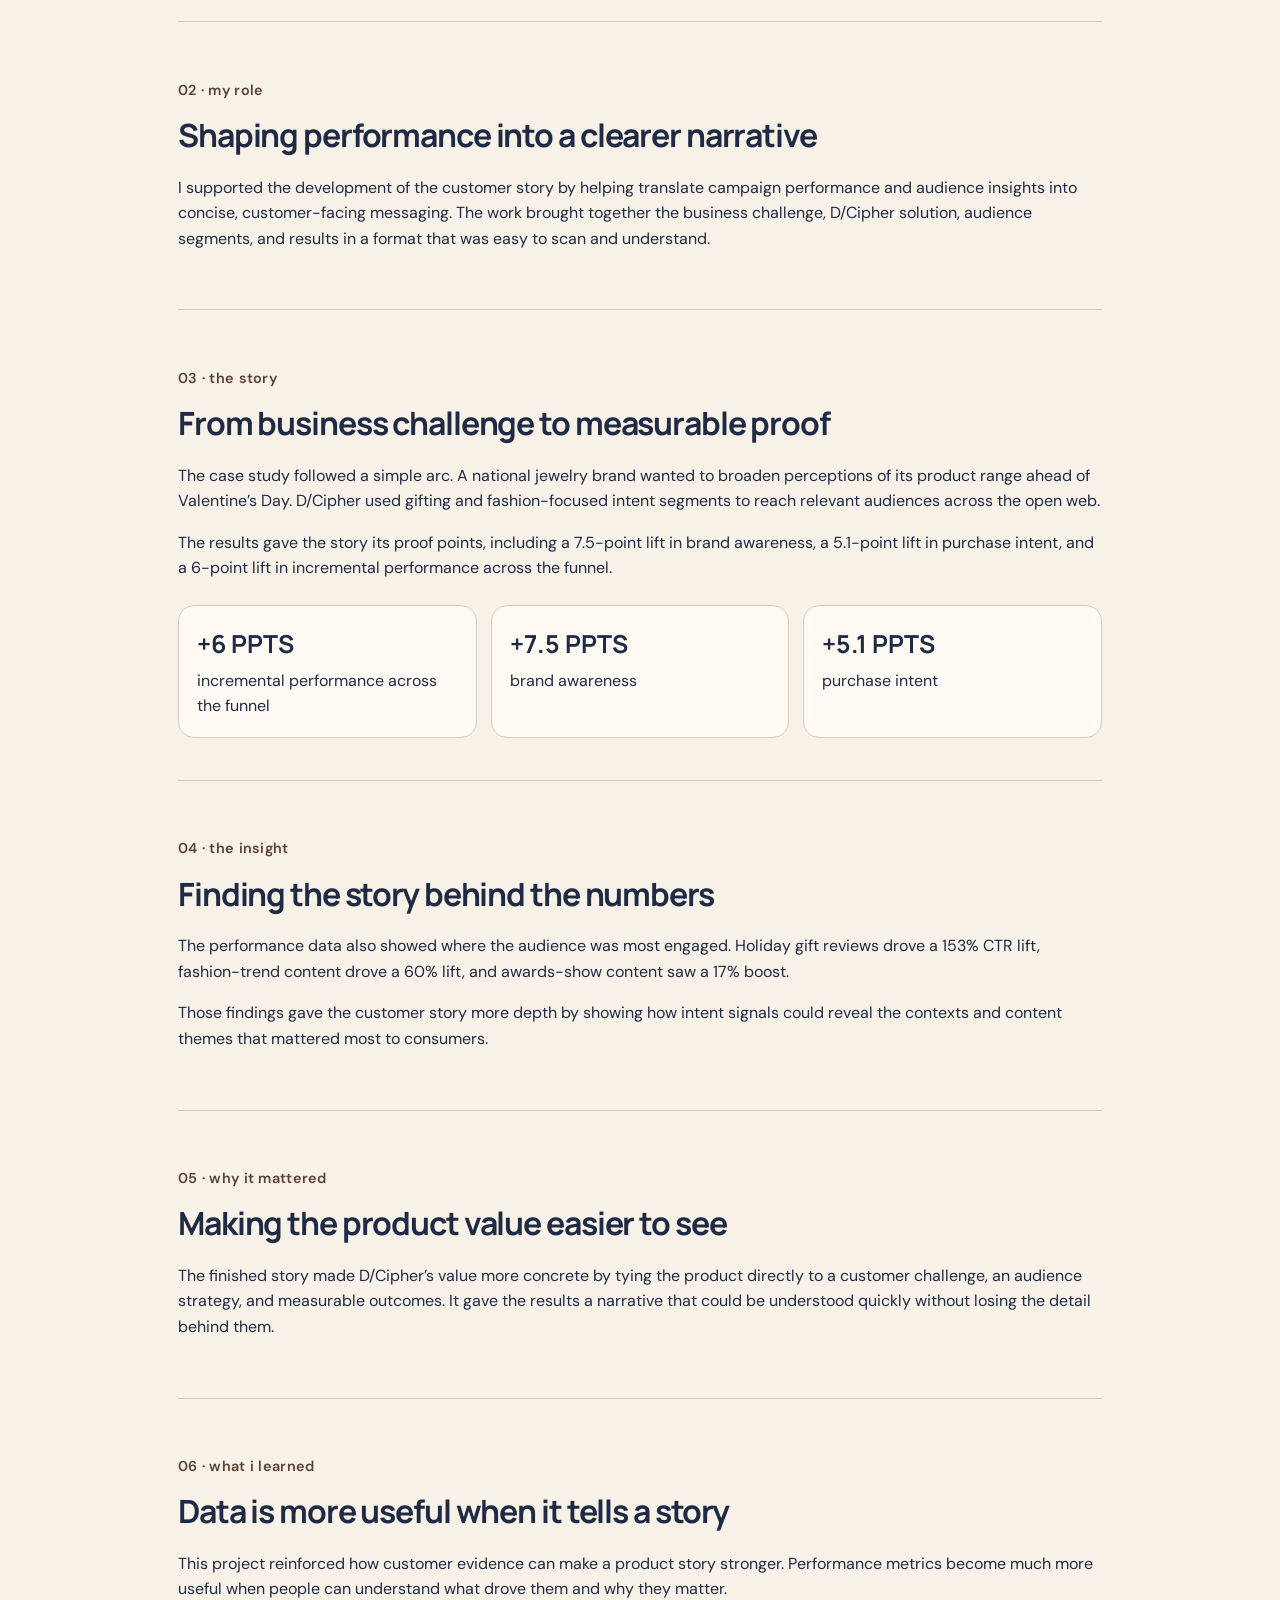
==== commit fa1ced44: "Update case-study-people-conversion.html" ====
--- a/case-study-people-conversion.html
+++ b/case-study-people-conversion.html
@@ -4,7 +4,7 @@
   <meta charset="UTF-8" />
   <meta name="viewport" content="width=device-width, initial-scale=1.0" />
 
-  <title>People Inc. Customer Story Case Study — Dominic Ceja</title>
+  <title>People Magazine Customer Story Case Study — Dominic Ceja</title>
 
   <link rel="preconnect" href="https://fonts.googleapis.com">
   <link rel="preconnect" href="https://fonts.gstatic.com" crossorigin>
@@ -159,7 +159,7 @@
     </p>
 
     <h1 class="case-title">
-      Turning D/Cipher campaign results into customer proof
+      Using D/Cipher campaign results to build customer proof
     </h1>
 
     <p class="case-summary">
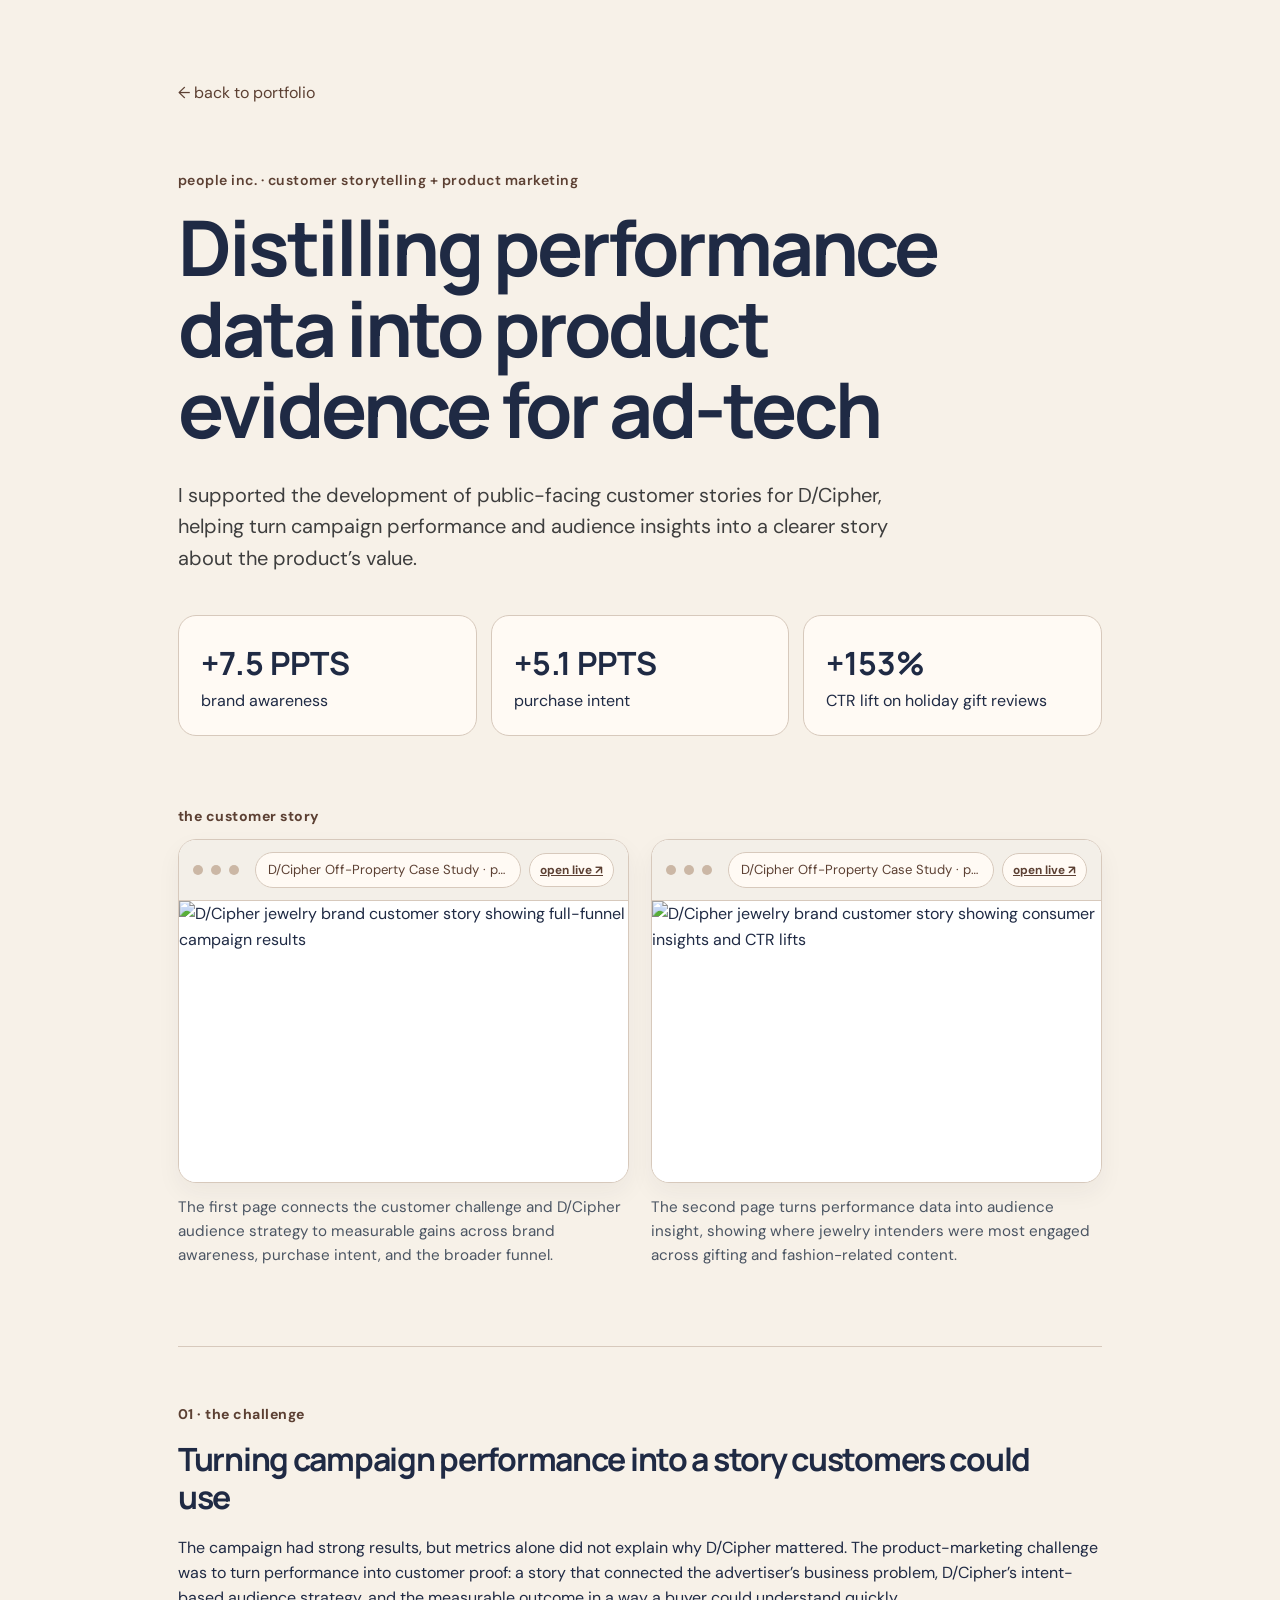
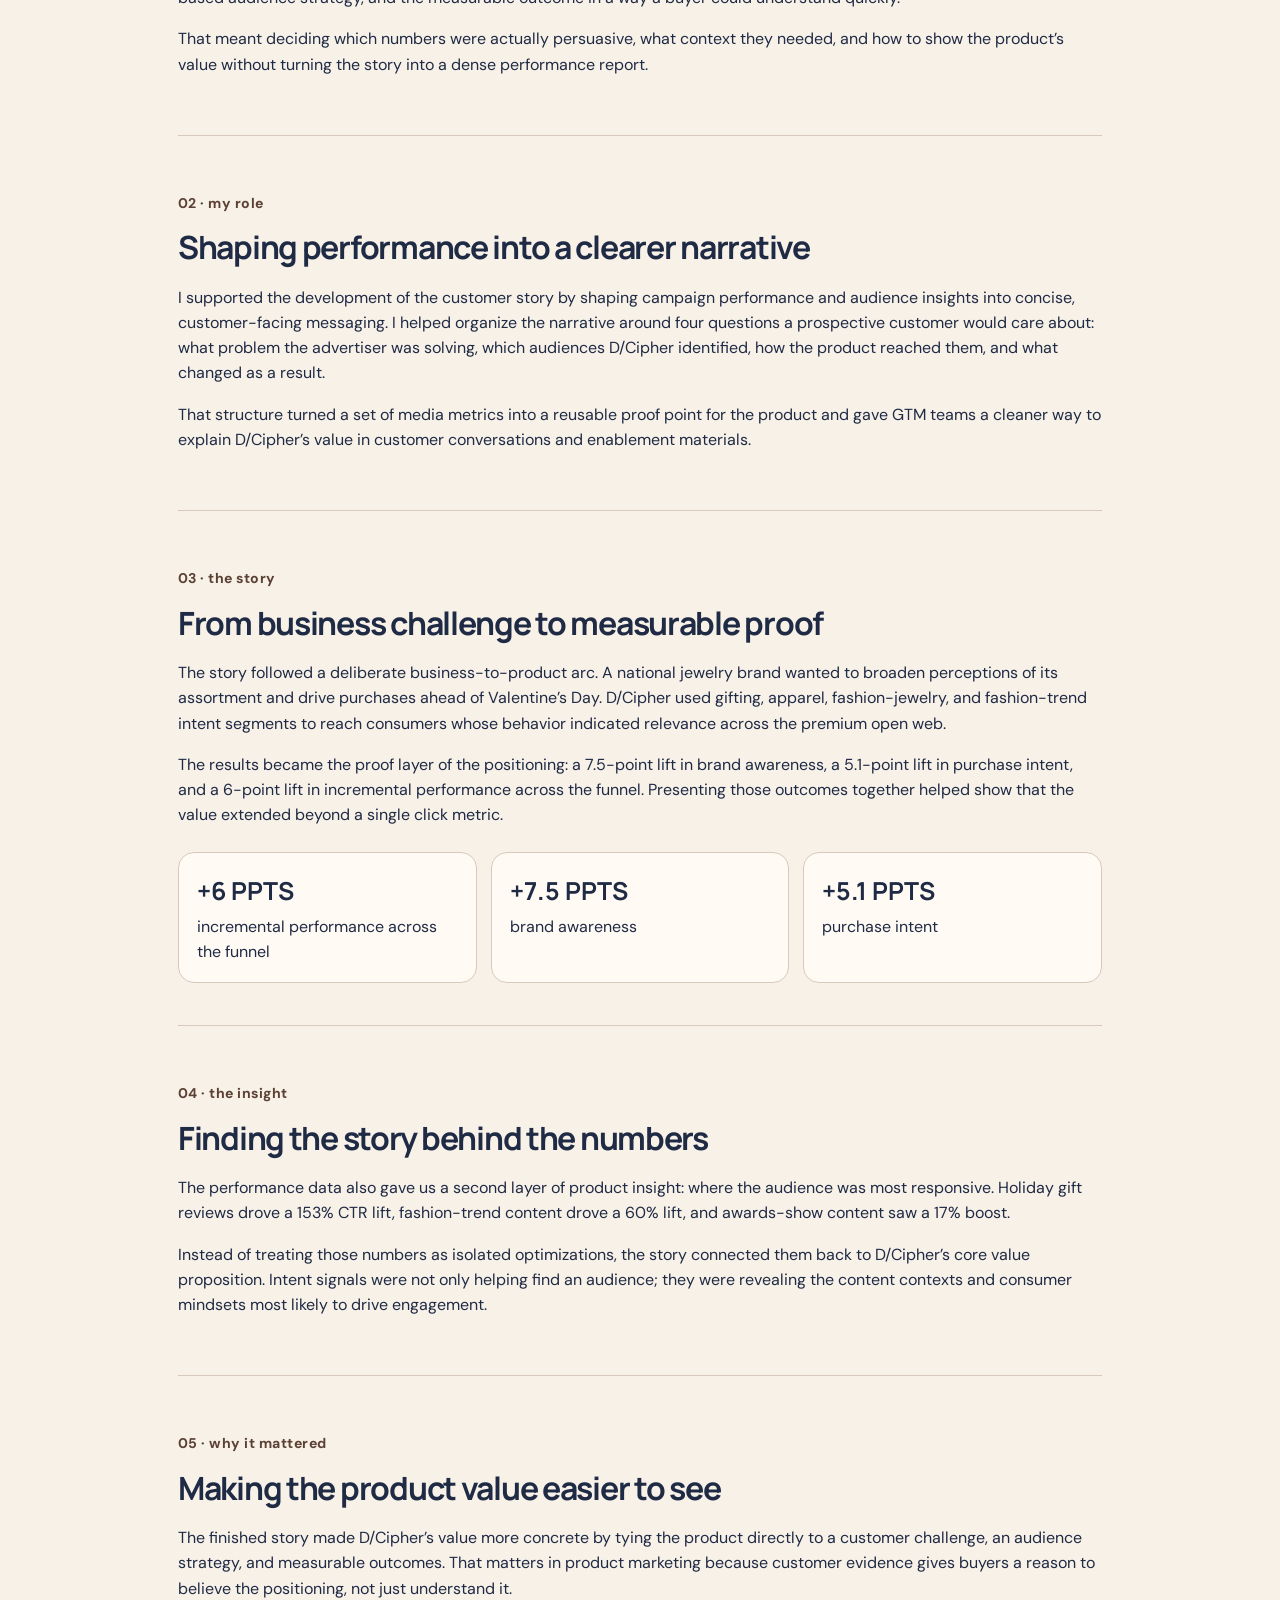
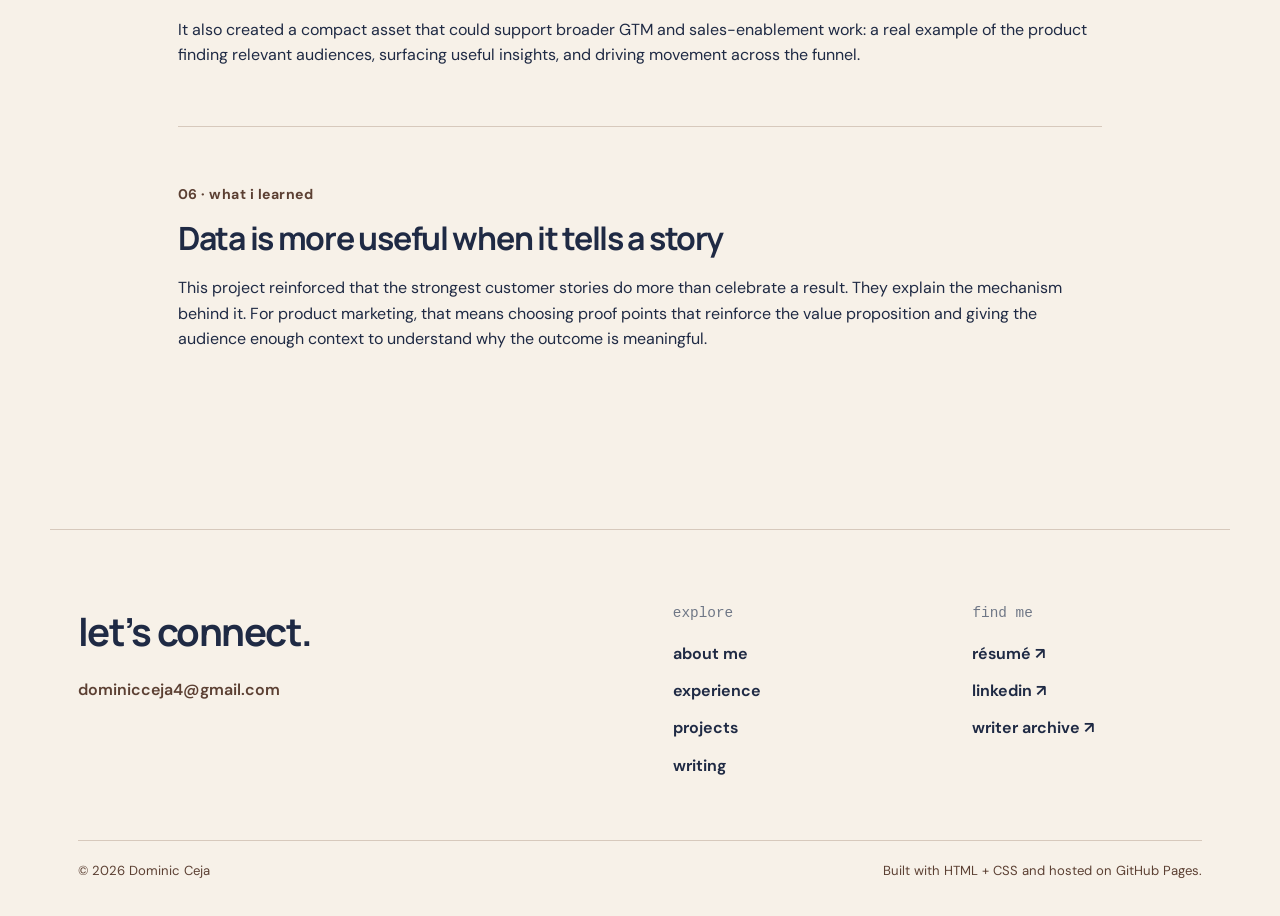
==== commit 637b4e09: "Update case-study-people-conversion.html to final" ====
--- a/case-study-people-conversion.html
+++ b/case-study-people-conversion.html
@@ -3,17 +3,10 @@
 <head>
   <meta charset="UTF-8" />
   <meta name="viewport" content="width=device-width, initial-scale=1.0" />
-
   <title>People Magazine Customer Story Case Study — Dominic Ceja</title>
-
   <link rel="preconnect" href="https://fonts.googleapis.com">
   <link rel="preconnect" href="https://fonts.gstatic.com" crossorigin>
-
-  <link
-    href="https://fonts.googleapis.com/css2?family=DM+Sans:wght@400;500;600;700&family=Manrope:wght@500;600;700&display=swap"
-    rel="stylesheet"
-  >
-
+  <link href="https://fonts.googleapis.com/css2?family=DM+Sans:wght@400;500;600;700&family=Manrope:wght@500;600;700&display=swap" rel="stylesheet">
   <link rel="stylesheet" href="style.css" />
 
   <style>
@@ -89,24 +82,10 @@
       min-width: 0;
     }
 
-    .story-visual {
-      border: 1px solid var(--line);
-      border-radius: 18px;
-      overflow: hidden;
-      background: #ffffff;
-      box-shadow: 0 10px 24px rgba(31, 42, 68, 0.05);
-    }
-
-    .story-visual img {
-      display: block;
-      width: 100%;
-      height: auto;
-    }
-
     .story-caption {
       margin-top: 12px;
       color: #4b5563;
-      font-size: 0.95rem;
+      font-size: .95rem;
     }
 
     .case-section {
@@ -138,6 +117,92 @@
       font-family: "Manrope", sans-serif;
       font-size: 1.55rem;
       margin-bottom: 4px;
+    }
+
+    .story-browser {
+      border: 1px solid var(--line);
+      border-radius: 18px;
+      overflow: hidden;
+      background: #fff;
+      box-shadow: 0 10px 24px rgba(31, 42, 68, .05);
+      transition: transform .18s ease, box-shadow .18s ease;
+    }
+
+    .story-browser-link {
+      display: block;
+      color: inherit;
+      text-decoration: none;
+    }
+
+    .story-browser-link:hover .story-browser {
+      transform: translateY(-2px);
+      box-shadow: 0 16px 34px rgba(31, 42, 68, .09);
+    }
+
+    .story-browser-top {
+      display: flex;
+      align-items: center;
+      gap: 8px;
+      padding: 12px 14px;
+      background: #f3efe8;
+      border-bottom: 1px solid var(--line);
+    }
+
+    .story-browser-top i {
+      width: 10px;
+      height: 10px;
+      border-radius: 50%;
+      background: #cbb7a5;
+      display: block;
+    }
+
+    .story-browser-address {
+      margin-left: 8px;
+      padding: 7px 12px;
+      border: 1px solid var(--line);
+      border-radius: 999px;
+      background: #fffaf4;
+      color: var(--muted);
+      font-size: .82rem;
+      flex: 1;
+      white-space: nowrap;
+      overflow: hidden;
+      text-overflow: ellipsis;
+    }
+
+    .story-browser-address a {
+      color: inherit;
+      text-decoration: none;
+    }
+
+    .story-live-button {
+      border: 1px solid var(--line);
+      background: #fffaf4;
+      color: var(--muted);
+      border-radius: 999px;
+      padding: 7px 10px;
+      font: inherit;
+      font-size: .74rem;
+      font-weight: 700;
+      cursor: pointer;
+      white-space: nowrap;
+    }
+
+    .story-visual {
+      background: #fff;
+      aspect-ratio: 16 / 10;
+      overflow: hidden;
+      display: grid;
+      place-items: center;
+      position: relative;
+    }
+
+    .story-visual img {
+      display: block;
+      width: 100%;
+      height: 100%;
+      object-fit: contain;
+      object-position: center;
     }
 
     @media (max-width: 820px) {
@@ -159,13 +224,11 @@
     </p>
 
     <h1 class="case-title">
-      Using D/Cipher campaign results to build customer proof
+      Distilling performance data into product evidence for ad-tech
     </h1>
 
     <p class="case-summary">
-      I supported the development of public-facing customer stories for D/Cipher,
-      helping turn campaign performance and audience insights into a clearer story
-      about the product’s value.
+      I supported the development of public-facing customer stories for D/Cipher, helping turn campaign performance and audience insights into a clearer story about the product’s value.
     </p>
 
     <div class="case-stats">
@@ -190,30 +253,84 @@
 
       <div class="story-grid">
         <article class="story-card">
-          <div class="story-visual">
-            <img
-              src="assets/people-dcipher-results.jpg"
-              alt="D/Cipher jewelry brand customer story showing full-funnel campaign results"
-            />
+          <div class="story-browser">
+            <div class="story-browser-top">
+              <i></i>
+              <i></i>
+              <i></i>
+
+              <div class="story-browser-address">
+                <a
+                  href="https://view.highspot.com/viewer/89b17f359d4e6967e48725a0ef8ff121#1"
+                  target="_blank"
+                  rel="noreferrer"
+                >
+                  D/Cipher Off-Property Case Study · page 1 ↗
+                </a>
+              </div>
+
+              <a
+                class="story-live-button"
+                href="https://view.highspot.com/viewer/89b17f359d4e6967e48725a0ef8ff121#1"
+                target="_blank"
+                rel="noreferrer"
+              >
+                open live ↗
+              </a>
+            </div>
+
+            <div class="story-visual">
+              <img
+                class="story-preview-image"
+                src="assets/dcipher-results.jpg"
+                alt="D/Cipher jewelry brand customer story showing full-funnel campaign results"
+              >
+            </div>
           </div>
 
           <p class="story-caption">
-            The first page connects the customer challenge and D/Cipher audience strategy
-            to measurable gains across brand awareness, purchase intent, and the broader funnel.
+            The first page connects the customer challenge and D/Cipher audience strategy to measurable gains across brand awareness, purchase intent, and the broader funnel.
           </p>
         </article>
 
         <article class="story-card">
-          <div class="story-visual">
-            <img
-              src="assets/people-dcipher-insights.jpg"
-              alt="D/Cipher jewelry brand customer story showing consumer insights and CTR lifts"
-            />
+          <div class="story-browser">
+            <div class="story-browser-top">
+              <i></i>
+              <i></i>
+              <i></i>
+
+              <div class="story-browser-address">
+                <a
+                  href="https://view.highspot.com/viewer/89b17f359d4e6967e48725a0ef8ff121#2"
+                  target="_blank"
+                  rel="noreferrer"
+                >
+                  D/Cipher Off-Property Case Study · page 2 ↗
+                </a>
+              </div>
+
+              <a
+                class="story-live-button"
+                href="https://view.highspot.com/viewer/89b17f359d4e6967e48725a0ef8ff121#2"
+                target="_blank"
+                rel="noreferrer"
+              >
+                open live ↗
+              </a>
+            </div>
+
+            <div class="story-visual">
+              <img
+                class="story-preview-image"
+                src="assets/dcipher-insights.jpg"
+                alt="D/Cipher jewelry brand customer story showing consumer insights and CTR lifts"
+              >
+            </div>
           </div>
 
           <p class="story-caption">
-            The second page turns performance data into audience insight, showing where
-            jewelry intenders were most engaged across gifting and fashion-related content.
+            The second page turns performance data into audience insight, showing where jewelry intenders were most engaged across gifting and fashion-related content.
           </p>
         </article>
       </div>
@@ -221,50 +338,40 @@
 
     <section class="case-section">
       <p class="eyebrow">01 · the challenge</p>
-
-      <h2>
-        Turning campaign performance into a story customers could use
-      </h2>
-
-      <p>
-        The campaign had strong results, but the customer-facing story still needed to make
-        the value of D/Cipher easy to understand. The goal was to connect the brand’s business
-        challenge, audience strategy, and performance into one clear narrative.
+      <h2>Turning campaign performance into a story customers could use</h2>
+
+      <p>
+        The campaign had strong results, but metrics alone did not explain why D/Cipher mattered. The product-marketing challenge was to turn performance into customer proof: a story that connected the advertiser’s business problem, D/Cipher’s intent-based audience strategy, and the measurable outcome in a way a buyer could understand quickly.
+      </p>
+
+      <p>
+        That meant deciding which numbers were actually persuasive, what context they needed, and how to show the product’s value without turning the story into a dense performance report.
       </p>
     </section>
 
     <section class="case-section">
       <p class="eyebrow">02 · my role</p>
-
-      <h2>
-        Shaping performance into a clearer narrative
-      </h2>
-
-      <p>
-        I supported the development of the customer story by helping translate campaign
-        performance and audience insights into concise, customer-facing messaging.
-        The work brought together the business challenge, D/Cipher solution, audience
-        segments, and results in a format that was easy to scan and understand.
+      <h2>Shaping performance into a clearer narrative</h2>
+
+      <p>
+        I supported the development of the customer story by shaping campaign performance and audience insights into concise, customer-facing messaging. I helped organize the narrative around four questions a prospective customer would care about: what problem the advertiser was solving, which audiences D/Cipher identified, how the product reached them, and what changed as a result.
+      </p>
+
+      <p>
+        That structure turned a set of media metrics into a reusable proof point for the product and gave GTM teams a cleaner way to explain D/Cipher’s value in customer conversations and enablement materials.
       </p>
     </section>
 
     <section class="case-section">
       <p class="eyebrow">03 · the story</p>
-
-      <h2>
-        From business challenge to measurable proof
-      </h2>
-
-      <p>
-        The case study followed a simple arc. A national jewelry brand wanted to broaden
-        perceptions of its product range ahead of Valentine’s Day. D/Cipher used gifting
-        and fashion-focused intent segments to reach relevant audiences across the open web.
-      </p>
-
-      <p>
-        The results gave the story its proof points, including a 7.5-point lift in brand
-        awareness, a 5.1-point lift in purchase intent, and a 6-point lift in incremental
-        performance across the funnel.
+      <h2>From business challenge to measurable proof</h2>
+
+      <p>
+        The story followed a deliberate business-to-product arc. A national jewelry brand wanted to broaden perceptions of its assortment and drive purchases ahead of Valentine’s Day. D/Cipher used gifting, apparel, fashion-jewelry, and fashion-trend intent segments to reach consumers whose behavior indicated relevance across the premium open web.
+      </p>
+
+      <p>
+        The results became the proof layer of the positioning: a 7.5-point lift in brand awareness, a 5.1-point lift in purchase intent, and a 6-point lift in incremental performance across the funnel. Presenting those outcomes together helped show that the value extended beyond a single click metric.
       </p>
 
       <div class="proof-row">
@@ -287,51 +394,67 @@
 
     <section class="case-section">
       <p class="eyebrow">04 · the insight</p>
-
-      <h2>
-        Finding the story behind the numbers
-      </h2>
-
-      <p>
-        The performance data also showed where the audience was most engaged.
-        Holiday gift reviews drove a 153% CTR lift, fashion-trend content drove a
-        60% lift, and awards-show content saw a 17% boost.
-      </p>
-
-      <p>
-        Those findings gave the customer story more depth by showing how intent signals
-        could reveal the contexts and content themes that mattered most to consumers.
+      <h2>Finding the story behind the numbers</h2>
+
+      <p>
+        The performance data also gave us a second layer of product insight: where the audience was most responsive. Holiday gift reviews drove a 153% CTR lift, fashion-trend content drove a 60% lift, and awards-show content saw a 17% boost.
+      </p>
+
+      <p>
+        Instead of treating those numbers as isolated optimizations, the story connected them back to D/Cipher’s core value proposition. Intent signals were not only helping find an audience; they were revealing the content contexts and consumer mindsets most likely to drive engagement.
       </p>
     </section>
 
     <section class="case-section">
       <p class="eyebrow">05 · why it mattered</p>
-
-      <h2>
-        Making the product value easier to see
-      </h2>
-
-      <p>
-        The finished story made D/Cipher’s value more concrete by tying the product
-        directly to a customer challenge, an audience strategy, and measurable outcomes.
-        It gave the results a narrative that could be understood quickly without losing
-        the detail behind them.
+      <h2>Making the product value easier to see</h2>
+
+      <p>
+        The finished story made D/Cipher’s value more concrete by tying the product directly to a customer challenge, an audience strategy, and measurable outcomes. That matters in product marketing because customer evidence gives buyers a reason to believe the positioning, not just understand it.
+      </p>
+
+      <p>
+        It also created a compact asset that could support broader GTM and sales-enablement work: a real example of the product finding relevant audiences, surfacing useful insights, and driving movement across the funnel.
       </p>
     </section>
 
     <section class="case-section">
       <p class="eyebrow">06 · what I learned</p>
-
-      <h2>
-        Data is more useful when it tells a story
-      </h2>
-
-      <p>
-        This project reinforced how customer evidence can make a product story stronger.
-        Performance metrics become much more useful when people can understand what drove
-        them and why they matter.
+      <h2>Data is more useful when it tells a story</h2>
+
+      <p>
+        This project reinforced that the strongest customer stories do more than celebrate a result. They explain the mechanism behind it. For product marketing, that means choosing proof points that reinforce the value proposition and giving the audience enough context to understand why the outcome is meaningful.
       </p>
     </section>
   </main>
+
+  <footer class="site-footer">
+    <div class="footer-grid">
+      <div class="footer-connect">
+        <p class="footer-title">let’s connect.</p>
+        <a href="mailto:dominicceja4@gmail.com">dominicceja4@gmail.com</a>
+      </div>
+
+      <div class="footer-column">
+        <p class="footer-label">explore</p>
+        <a href="index.html#top">about me</a>
+        <a href="index.html#experience">experience</a>
+        <a href="index.html#work">projects</a>
+        <a href="index.html#writing">writing</a>
+      </div>
+
+      <div class="footer-column">
+        <p class="footer-label">find me</p>
+        <a href="assets/Dominic-Ceja-Resume.pdf" target="_blank">résumé ↗</a>
+        <a href="https://www.linkedin.com/in/dominic-ceja-4233802a6/" target="_blank" rel="noreferrer">linkedin ↗</a>
+        <a href="https://www.dailycal.org/users/profile/dominic%20ceja/" target="_blank" rel="noreferrer">writer archive ↗</a>
+      </div>
+    </div>
+
+    <div class="footer-bottom">
+      <span>© 2026 Dominic Ceja</span>
+      <span>Built with HTML + CSS and hosted on GitHub Pages.</span>
+    </div>
+  </footer>
 </body>
 </html>
--- a/style.css
+++ b/style.css
@@ -1,32 +1,44 @@
 :root {
   --bg: #F7F1E8;
-  --surface: #fffaf4;
+  --surface: #FFFAF4;
+  --surface-2: #F0E8DC;
   --text: #1F2A44;
   --muted: #5C4033;
-  --line: #d7c9bc;
-  --accent: #1F2A44;
-  --accent-soft: #A8B5A2;
+  --soft: #6F7786;
+  --line: #D7C9BC;
   --sage: #A8B5A2;
-  --warm: #C89F7A;
-  --blue: #d7dee8;
-  --yellow: #e7d5bb;
-  --pink: #dfd5c8;
+  --camel: #C89F7A;
+  --blue-soft: #DCE3EC;
+  --shadow: 0 24px 60px rgba(72, 50, 38, .11);
   --max: 1180px;
 }
 
-* { box-sizing: border-box; }
-
-html { scroll-behavior: smooth; }
+* {
+  box-sizing: border-box;
+}
+
+html {
+  scroll-behavior: smooth;
+}
 
 body {
   margin: 0;
   background: var(--bg);
   color: var(--text);
-  font-family: "DM Sans", sans-serif;
-  line-height: 1.6;
-}
-
-a { color: inherit; }
+  font-family: "DM Sans", system-ui, -apple-system, BlinkMacSystemFont, "Segoe UI", sans-serif;
+  line-height: 1.58;
+  overflow-x: hidden;
+}
+
+img,
+video {
+  max-width: 100%;
+  display: block;
+}
+
+a {
+  color: inherit;
+}
 
 .site-header {
   max-width: var(--max);
@@ -35,13 +47,15 @@
   display: flex;
   justify-content: space-between;
   align-items: center;
+  position: relative;
+  z-index: 20;
 }
 
 .brand {
   font-family: "Manrope", sans-serif;
-  font-weight: 700;
+  font-weight: 800;
   text-decoration: none;
-  font-size: 1.05rem;
+  font-size: 1.08rem;
 }
 
 nav {
@@ -53,89 +67,230 @@
 nav a {
   color: var(--muted);
   text-decoration: none;
-  font-size: 0.95rem;
-}
-
-nav a:hover { color: var(--text); }
+  font-size: .94rem;
+  font-weight: 600;
+}
+
+nav a:hover {
+  color: var(--text);
+}
 
 .section {
   max-width: var(--max);
   margin: 0 auto;
-  padding: 90px 28px;
+  padding: 88px 28px;
+  position: relative;
+}
+
+.eyebrow,
+.fact-label,
+.project-meta,
+.case-kicker {
+  text-transform: lowercase;
+  letter-spacing: .035em;
+  color: var(--muted);
+  font-size: .88rem;
+  font-weight: 700;
+}
+
+h1,
+h2,
+h3,
+h4 {
+  font-family: "Manrope", sans-serif;
+  letter-spacing: -.04em;
+  line-height: 1.06;
+  margin-top: 0;
+}
+
+h1 {
+  font-size: clamp(2.9rem, 5.55vw, 5.25rem);
+  margin-bottom: 30px;
+}
+
+h2 {
+  font-size: clamp(2.3rem, 4vw, 4.2rem);
+  margin-bottom: 18px;
+}
+
+h3 {
+  font-size: clamp(1.5rem, 2.4vw, 2.12rem);
+  margin: 12px 0 16px;
+}
+
+/* floating editorial emoticons */
+
+.hero-stage {
+  position: relative;
+  isolation: isolate;
+}
+
+.editorial-floaties {
+  position: absolute;
+  inset: 0;
+  pointer-events: none;
+  overflow: hidden;
+  z-index: 0;
+}
+
+.editorial-icon {
+  position: absolute;
+  width: 34px;
+  height: 34px;
+  fill: none;
+  stroke: currentColor;
+  stroke-width: 1.8;
+  stroke-linecap: round;
+  stroke-linejoin: round;
+  opacity: .86;
+  animation: editorial-drift 6.5s ease-in-out infinite alternate;
+}
+
+.icon-book {
+  left: 3%;
+  top: 12%;
+  color: var(--camel);
+  width: 38px;
+  height: 38px;
+  --x: 7px;
+  --y: -7px;
+  --r: 2deg;
+}
+
+.icon-pencil {
+  left: 94%;
+  top: 18%;
+  color: var(--text);
+  width: 32px;
+  height: 32px;
+  --x: -8px;
+  --y: 7px;
+  --r: -4deg;
+  animation-delay: -1.2s;
+}
+
+.icon-quotes {
+  left: 5%;
+  top: 66%;
+  color: var(--sage);
+  width: 34px;
+  height: 34px;
+  --x: 8px;
+  --y: 6px;
+  --r: 3deg;
+  animation-delay: -2.3s;
+}
+
+.icon-paper {
+  left: 91%;
+  top: 68%;
+  color: var(--camel);
+  width: 36px;
+  height: 36px;
+  --x: -7px;
+  --y: -8px;
+  --r: 2deg;
+  animation-delay: -3.1s;
+}
+
+.icon-camera {
+  left: 84%;
+  top: 8%;
+  color: var(--sage);
+  width: 32px;
+  height: 32px;
+  --x: 6px;
+  --y: 8px;
+  --r: -2deg;
+  animation-delay: -4s;
+}
+
+.icon-spark {
+  left: 13%;
+  top: 25%;
+  color: var(--text);
+  width: 22px;
+  height: 22px;
+  --x: -5px;
+  --y: 8px;
+  --r: 6deg;
+  animation-delay: -5s;
+}
+
+@keyframes editorial-drift {
+  from {
+    transform: translate3d(0, 0, 0) rotate(0deg);
+  }
+
+  to {
+    transform: translate3d(var(--x, 6px), var(--y, -7px), 0) rotate(var(--r, 3deg));
+  }
+}
+
+.typewriter-heading {
+  position: relative;
+  display: block;
+}
+
+.typewriter-ghost {
+  visibility: hidden;
+}
+
+.typewriter-text {
+  position: absolute;
+  inset: 0 auto auto 0;
+  width: 100%;
+}
+
+@media (prefers-reduced-motion: reduce) {
+  .editorial-icon {
+    animation: none;
+  }
 }
 
 .hero {
   min-height: 78vh;
-  display: grid;
-  grid-template-columns: 1.55fr 0.75fr;
+  position: relative;
+  z-index: 1;
+  display: grid;
+  grid-template-columns: 1.52fr .72fr;
   gap: 72px;
   align-items: center;
-  padding-top: 70px;
-}
-
-.eyebrow,
-.fact-label,
-.project-meta {
-  text-transform: lowercase;
-  letter-spacing: 0.02em;
-  color: var(--muted);
-  font-size: 0.9rem;
-  font-weight: 600;
-}
-
-h1, h2, h3 {
-  font-family: "Manrope", sans-serif;
-  letter-spacing: -0.035em;
-  line-height: 1.08;
-  margin-top: 0;
-}
-
-h1 {
-  font-size: clamp(3rem, 6vw, 5.6rem);
-  max-width: 950px;
-  margin-bottom: 28px;
-}
-
-h2 {
-  font-size: clamp(2.2rem, 4vw, 4.1rem);
-  margin-bottom: 20px;
-}
-
-h3 {
-  font-size: clamp(1.5rem, 2.3vw, 2.1rem);
-  margin: 12px 0 16px;
+  padding-top: 66px;
 }
 
 .hero-intro {
   max-width: 760px;
-  font-size: 1.18rem;
-  color: #343434;
+  font-size: 1.16rem;
+  color: #384154;
 }
 
 .facts-grid {
-  margin-top: 42px;
+  margin-top: 38px;
   display: grid;
   grid-template-columns: repeat(2, minmax(0, 1fr));
-  gap: 24px 36px;
+  gap: 22px 34px;
 }
 
 .facts-grid p {
-  margin: 6px 0 0;
+  margin: 5px 0 0;
 }
 
 .hero-actions {
   display: flex;
-  gap: 12px;
-  margin-top: 36px;
+  gap: 11px;
+  margin-top: 34px;
   flex-wrap: wrap;
 }
 
 .button {
   text-decoration: none;
-  padding: 12px 18px;
+  padding: 11px 17px;
   border-radius: 999px;
-  font-weight: 600;
-  display: inline-block;
+  font-weight: 700;
+  display: inline-flex;
+  align-items: center;
+  gap: 7px;
 }
 
 .button-primary {
@@ -145,39 +300,46 @@
 
 .button-secondary {
   border: 1px solid var(--line);
-  background: rgba(255,255,255,0.45);
+  background: rgba(255, 255, 255, .55);
 }
 
 .portrait-card {
-  transform: rotate(1.5deg);
+  transform: rotate(1.4deg);
+  position: relative;
 }
 
 .portrait-placeholder {
   aspect-ratio: 4 / 5;
-  border-radius: 26px;
+  border-radius: 28px;
+  border: 10px solid rgba(255, 255, 255, .72);
   background:
-    linear-gradient(140deg, var(--accent-soft), var(--warm));
+    radial-gradient(circle at 72% 18%, rgba(247, 241, 232, .8), transparent 24%),
+    linear-gradient(145deg, var(--sage), var(--camel));
+  box-shadow: var(--shadow);
   display: grid;
   place-items: center;
   padding: 30px;
   color: var(--muted);
-  font-weight: 600;
+  font-family: Georgia, serif;
+  font-style: italic;
+  font-size: 1.05rem;
   text-align: center;
 }
 
 .microcopy {
   text-align: center;
-  font-size: 0.9rem;
-  color: var(--muted);
+  font-size: .9rem;
+  color: var(--muted);
+  margin-top: 12px;
 }
 
 .section-heading {
-  max-width: 760px;
+  max-width: 800px;
   margin-bottom: 42px;
 }
 
 .section-subhead {
-  font-size: 1.1rem;
+  font-size: 1.08rem;
   color: var(--muted);
 }
 
@@ -187,10 +349,25 @@
 
 .experience-card {
   display: grid;
-  grid-template-columns: 0.7fr 1.3fr;
+  grid-template-columns: .7fr 1.3fr;
   gap: 48px;
   padding: 34px 0;
   border-bottom: 1px solid var(--line);
+}
+
+.company-heading {
+  display: flex;
+  align-items: center;
+  gap: 12px;
+  margin-bottom: 4px;
+}
+
+.company-logo {
+  display: block;
+  width: 34px;
+  height: 34px;
+  object-fit: contain;
+  flex-shrink: 0;
 }
 
 .company {
@@ -210,199 +387,6 @@
   font-size: 1.08rem;
 }
 
-.project-grid {
-  display: grid;
-  grid-template-columns: repeat(2, minmax(0, 1fr));
-  gap: 56px 28px;
-}
-
-.project-card {
-  min-width: 0;
-}
-
-.project-visual {
-  aspect-ratio: 16 / 10;
-  border-radius: 22px;
-  margin-bottom: 22px;
-  display: grid;
-  place-items: center;
-  color: #555;
-  font-weight: 600;
-  overflow: hidden;
-}
-
-.visual-one { background: var(--accent-soft); }
-.visual-two { background: var(--blue); }
-.visual-three { background: var(--yellow); }
-.visual-four { background: var(--pink); }
-
-.project-card p {
-  color: #3f3f3f;
-}
-
-.metrics {
-  display: flex;
-  flex-wrap: wrap;
-  gap: 8px;
-  margin: 18px 0;
-}
-
-.metrics span {
-  padding: 7px 11px;
-  border-radius: 999px;
-  background: var(--surface);
-  border: 1px solid var(--line);
-  font-size: 0.9rem;
-  font-weight: 600;
-}
-
-.text-link {
-  font-weight: 700;
-  text-decoration-thickness: 1px;
-  text-underline-offset: 4px;
-}
-
-.writing-section {
-  border-top: 1px solid var(--line);
-}
-
-.writing-layout {
-  display: grid;
-  grid-template-columns: 0.9fr 1.1fr;
-  gap: 70px;
-}
-
-.big-copy {
-  font-family: "Manrope", sans-serif;
-  font-size: clamp(1.6rem, 2.5vw, 2.5rem);
-  line-height: 1.25;
-  letter-spacing: -0.025em;
-}
-
-.writing-list {
-  border-top: 1px solid var(--line);
-}
-
-.writing-item {
-  display: grid;
-  grid-template-columns: 42px 1fr auto;
-  gap: 16px;
-  align-items: start;
-  padding: 22px 0;
-  border-bottom: 1px solid var(--line);
-  text-decoration: none;
-}
-
-.writing-item p {
-  margin: 3px 0 0;
-  color: var(--muted);
-}
-
-.writing-item:hover strong {
-  text-decoration: underline;
-  text-underline-offset: 4px;
-}
-
-.about-section {
-  display: grid;
-  grid-template-columns: 0.85fr 1.15fr;
-  gap: 80px;
-  border-top: 1px solid var(--line);
-}
-
-.about-section > div:last-child {
-  font-size: 1.15rem;
-}
-
-.contact {
-  padding-top: 110px;
-  padding-bottom: 110px;
-}
-
-.contact h2 {
-  max-width: 850px;
-}
-
-.contact-links {
-  display: flex;
-  gap: 24px;
-  margin-top: 28px;
-}
-
-.contact-links a {
-  font-weight: 700;
-  text-underline-offset: 5px;
-}
-
-footer {
-  max-width: var(--max);
-  margin: 0 auto;
-  padding: 26px 28px 50px;
-  border-top: 1px solid var(--line);
-  color: var(--muted);
-  display: flex;
-  justify-content: space-between;
-  gap: 20px;
-  font-size: 0.9rem;
-}
-
-@media (max-width: 820px) {
-  .site-header {
-    align-items: flex-start;
-    gap: 20px;
-  }
-
-  nav {
-    gap: 12px;
-    justify-content: flex-end;
-  }
-
-  .hero,
-  .experience-card,
-  .writing-layout,
-  .about-section {
-    grid-template-columns: 1fr;
-  }
-
-  .hero {
-    gap: 36px;
-    padding-top: 40px;
-  }
-
-  .portrait-card {
-    max-width: 430px;
-  }
-
-  .project-grid {
-    grid-template-columns: 1fr;
-  }
-
-  .facts-grid {
-    grid-template-columns: 1fr;
-  }
-
-  footer {
-    flex-direction: column;
-  }
-}
-
-@media (max-width: 520px) {
-  .site-header {
-    padding: 18px;
-    flex-direction: column;
-  }
-
-  .section {
-    padding: 68px 18px;
-  }
-
-  h1 {
-    font-size: 2.75rem;
-  }
-}
-
-
-/* --- Experience progression --- */
 .experience-card-stacked {
   align-items: start;
 }
@@ -433,15 +417,21 @@
 
 .role-dates {
   color: var(--muted);
-  font-size: 0.92rem;
+  font-size: .92rem;
   margin: 4px 0 10px;
 }
 
-
-
-
-
-/* --- Daily Cal promotion path --- */
+.promotion-badge {
+  display: inline-flex;
+  align-items: center;
+  padding: 4px 8px;
+  border-radius: 999px;
+  background: rgba(168, 181, 162, .35);
+  color: var(--muted);
+  font-size: .72rem;
+  font-weight: 700;
+}
+
 .promotion-group {
   display: grid;
   grid-template-columns: 34px 1fr;
@@ -460,7 +450,7 @@
 }
 
 .promotion-arrow {
-  color: var(--accent);
+  color: var(--text);
   font-size: 1.7rem;
   line-height: 1;
   font-weight: 700;
@@ -471,7 +461,7 @@
   width: 2px;
   flex: 1;
   min-height: 150px;
-  background: linear-gradient(to top, var(--warm), var(--accent-soft));
+  background: linear-gradient(to top, var(--camel), var(--sage));
   border-radius: 999px;
 }
 
@@ -479,7 +469,7 @@
   width: 11px;
   height: 11px;
   border-radius: 50%;
-  background: var(--warm);
+  background: var(--camel);
   border: 2px solid var(--bg);
   box-shadow: 0 0 0 1px var(--line);
   margin-top: -1px;
@@ -489,10 +479,9 @@
   min-width: 0;
 }
 
-
 .archive-link {
   color: var(--muted);
-  font-size: 0.82rem;
+  font-size: .82rem;
   font-weight: 700;
   text-decoration: none;
   border-bottom: 1px solid transparent;
@@ -503,13 +492,1255 @@
   border-bottom-color: var(--text);
 }
 
-
+.project-grid {
+  display: grid;
+  grid-template-columns: repeat(2, minmax(0, 1fr));
+  gap: 56px 28px;
+}
+
+.project-card {
+  min-width: 0;
+}
+
+.project-visual {
+  aspect-ratio: 16 / 10;
+  border-radius: 22px;
+  margin-bottom: 22px;
+  display: grid;
+  place-items: center;
+  color: #555;
+  font-weight: 600;
+  overflow: hidden;
+}
+
+.visual-one {
+  background: var(--sage);
+}
+
+.visual-two {
+  background: var(--blue-soft);
+}
+
+.visual-three {
+  background: #E7D5BB;
+}
+
+.visual-four {
+  background: #DFD5C8;
+}
+
+.project-card p {
+  color: #3f3f3f;
+}
+
+.metrics {
+  display: flex;
+  flex-wrap: wrap;
+  gap: 8px;
+  margin: 18px 0;
+}
+
+.metrics span {
+  padding: 7px 11px;
+  border-radius: 999px;
+  background: var(--surface);
+  border: 1px solid var(--line);
+  font-size: .9rem;
+  font-weight: 600;
+}
+
+.text-link {
+  font-weight: 700;
+  text-decoration-thickness: 1px;
+  text-underline-offset: 4px;
+}
+
+.writing-section,
+.contact {
+  border-top: 1px solid var(--line);
+}
+
+.writing-layout {
+  display: grid;
+  grid-template-columns: .9fr 1.1fr;
+  gap: 70px;
+}
+
+.big-copy {
+  font-family: "Manrope", sans-serif;
+  font-size: clamp(1.6rem, 2.5vw, 2.45rem);
+  line-height: 1.25;
+  letter-spacing: -.03em;
+}
+
+.writing-list {
+  border-top: 1px solid var(--line);
+}
+
+.writing-item {
+  display: grid;
+  grid-template-columns: 42px 1fr auto;
+  gap: 16px;
+  align-items: start;
+  padding: 22px 0;
+  border-bottom: 1px solid var(--line);
+  text-decoration: none;
+  transition: transform .18s ease;
+}
+
+.writing-item:hover {
+  transform: translateX(4px);
+}
+
+.writing-item p {
+  margin: 3px 0 0;
+  color: var(--muted);
+}
+
+.contact {
+  padding-top: 110px;
+  padding-bottom: 105px;
+}
+
+.contact h2 {
+  max-width: 850px;
+}
+
+.contact-links {
+  display: flex;
+  gap: 22px;
+  margin-top: 26px;
+  flex-wrap: wrap;
+}
+
+.contact-links a {
+  font-weight: 800;
+  text-underline-offset: 5px;
+}
+
+footer {
+  max-width: var(--max);
+  margin: 0 auto;
+  padding: 26px 28px 46px;
+  border-top: 1px solid var(--line);
+  color: var(--muted);
+  display: flex;
+  justify-content: space-between;
+  gap: 20px;
+  font-size: .88rem;
+}
+
+/* case study */
+
+.case-header {
+  max-width: var(--max);
+  margin: 0 auto;
+  padding: 56px 28px 30px;
+}
+
+.back-link {
+  display: inline-block;
+  margin-bottom: 30px;
+  color: var(--muted);
+  font-weight: 700;
+  text-decoration: none;
+}
+
+.case-header h1 {
+  max-width: 1000px;
+  font-size: clamp(3rem, 5.5vw, 5.35rem);
+}
+
+.case-summary {
+  max-width: 850px;
+  font-size: 1.17rem;
+  color: #3C4658;
+}
+
+.stat-row {
+  max-width: var(--max);
+  margin: 0 auto;
+  padding: 10px 28px 58px;
+  display: grid;
+  grid-template-columns: repeat(3, 1fr);
+  gap: 12px;
+}
+
+.stat {
+  padding: 22px;
+  background: rgba(255, 250, 244, .72);
+  border: 1px solid var(--line);
+  border-radius: 18px;
+}
+
+.stat strong {
+  display: block;
+  font-family: "Manrope", sans-serif;
+  font-size: 1.9rem;
+  letter-spacing: -.03em;
+}
+
+.stat span {
+  color: var(--muted);
+  font-size: .9rem;
+}
+
+.case-section {
+  max-width: var(--max);
+  margin: 0 auto;
+  padding: 64px 28px;
+}
+
+.case-section + .case-section {
+  border-top: 1px solid var(--line);
+}
+
+.case-section h2 {
+  font-size: clamp(2rem, 3.6vw, 3.4rem);
+  max-width: 880px;
+}
+
+.case-copy {
+  max-width: 780px;
+  color: #3C4658;
+  font-size: 1.05rem;
+}
+
+.case-two {
+  display: grid;
+  grid-template-columns: 1fr 1fr;
+  gap: 28px;
+  align-items: start;
+}
+
+.browser-gallery {
+  display: grid;
+  grid-template-columns: repeat(2, minmax(0, 1fr));
+  gap: 28px;
+  margin-top: 34px;
+}
+
+.browser-figure {
+  margin: 0;
+}
+
+.mini-browser {
+  background: #fff;
+  border: 1px solid var(--line);
+  border-radius: 26px;
+  overflow: hidden;
+  box-shadow: var(--shadow);
+}
+
+.browser-toolbar {
+  display: grid;
+  grid-template-columns: auto 1fr auto;
+  gap: 14px;
+  align-items: center;
+  padding: 14px 16px;
+  background: #F2ECE4;
+  border-bottom: 1px solid var(--line);
+}
+
+.browser-dots {
+  display: flex;
+  gap: 7px;
+}
+
+.browser-dots i {
+  width: 10px;
+  height: 10px;
+  border-radius: 50%;
+  background: #CCB9A6;
+  display: block;
+}
+
+.browser-url {
+  min-width: 0;
+  padding: 8px 13px;
+  background: rgba(255, 250, 244, .95);
+  border: 1px solid var(--line);
+  border-radius: 999px;
+  color: var(--muted);
+  font-size: .8rem;
+  white-space: nowrap;
+  overflow: hidden;
+  text-overflow: ellipsis;
+}
+
+.browser-open {
+  text-decoration: none;
+  font-weight: 800;
+  color: var(--muted);
+  font-size: .82rem;
+}
+
+.browser-content {
+  aspect-ratio: 16 / 10;
+  background: #fff;
+  display: grid;
+  place-items: center;
+  overflow: hidden;
+}
+
+.browser-content img {
+  width: 100%;
+  height: 100%;
+  object-fit: contain;
+  object-position: center;
+}
+
+.browser-content.cover img {
+  object-fit: cover;
+}
+
+.figure-caption {
+  margin: 15px 4px 0;
+  color: #536071;
+  font-size: .95rem;
+  line-height: 1.55;
+}
+
+.figure-caption strong {
+  color: var(--muted);
+}
+
+.tiktok-grid {
+  display: grid;
+  grid-template-columns: repeat(3, minmax(0, 1fr));
+  gap: 22px;
+  margin-top: 34px;
+}
+
+.tiktok-card {
+  background: rgba(255, 250, 244, .72);
+  border: 1px solid var(--line);
+  border-radius: 24px;
+  padding: 10px;
+  box-shadow: 0 14px 34px rgba(72, 50, 38, .07);
+}
+
+.tiktok-frame {
+  position: relative;
+  aspect-ratio: 9 / 16;
+  border-radius: 18px;
+  overflow: hidden;
+  background: #10141d;
+}
+
+.tiktok-frame iframe {
+  width: 100%;
+  height: 100%;
+  border: 0;
+  display: block;
+}
+
+.tiktok-caption {
+  padding: 14px 6px 4px;
+  color: #465165;
+  font-size: .94rem;
+}
+
+.tiktok-caption strong {
+  color: var(--muted);
+  display: block;
+  margin-bottom: 4px;
+}
+
+.detail-list {
+  display: grid;
+  gap: 14px;
+  margin-top: 26px;
+  max-width: 820px;
+}
+
+.detail-item {
+  padding: 16px 18px;
+  background: rgba(255, 250, 244, .62);
+  border: 1px solid var(--line);
+  border-radius: 16px;
+}
+
+.resume-note {
+  max-width: 760px;
+  margin: 80px auto;
+  padding: 38px;
+  background: var(--surface);
+  border: 1px solid var(--line);
+  border-radius: 28px;
+  text-align: center;
+  box-shadow: var(--shadow);
+}
+
+@media (max-width: 900px) {
+  .hero,
+  .experience-card,
+  .writing-layout,
+  .case-two {
+    grid-template-columns: 1fr;
+  }
+
+  .hero {
+    gap: 40px;
+  }
+
+  .portrait-card {
+    max-width: 430px;
+  }
+
+  .project-grid,
+  .browser-gallery {
+    grid-template-columns: 1fr;
+  }
+
+  .tiktok-grid {
+    grid-template-columns: 1fr;
+    max-width: 430px;
+  }
+
+  .stat-row {
+    grid-template-columns: 1fr;
+  }
+}
+
+@media (max-width: 560px) {
+  .site-header {
+    padding: 18px;
+    flex-direction: column;
+    align-items: flex-start;
+  }
+
+  .section,
+  .case-header,
+  .case-section,
+  .stat-row {
+    padding-left: 18px;
+    padding-right: 18px;
+  }
+
+  .facts-grid {
+    grid-template-columns: 1fr;
+  }
+
+  h1 {
+    font-size: 2.75rem;
+  }
+
+  footer {
+    padding-left: 18px;
+    padding-right: 18px;
+    flex-direction: column;
+  }
+
+  .floaty:nth-child(n+7) {
+    display: none;
+  }
+}
+
+.browser-content.contain-media img {
+  object-fit: contain;
+  object-position: top center;
+  background: #fff;
+}
+
+.browser-frame-link {
+  display: block;
+  color: inherit;
+  text-decoration: none;
+}
+
+.browser-frame-link:hover .mini-browser {
+  transform: translateY(-2px);
+  box-shadow: 0 28px 70px rgba(72, 50, 38, .14);
+}
+
+.mini-browser {
+  transition: transform .18s ease, box-shadow .18s ease;
+}
+
+@media (max-width: 900px) {
+  .editorial-icon {
+    opacity: .55;
+    transform: scale(.9);
+  }
+
+  .icon-pencil,
+  .icon-paper,
+  .icon-spark {
+    display: none;
+  }
+}
 
 @media (max-width: 560px) {
   .promotion-group {
     grid-template-columns: 24px 1fr;
     gap: 10px;
   }
-  .promotion-arrow { font-size: 1.35rem; }
-  .promotion-line { min-height: 120px; }
-}
+
+  .promotion-arrow {
+    font-size: 1.35rem;
+  }
+
+  .promotion-line {
+    min-height: 120px;
+  }
+
+  .company-logo {
+    width: 30px;
+    height: 30px;
+  }
+
+  .editorial-icon {
+    display: none;
+  }
+}
+
+/* v3 polish */
+
+.hero .eyebrow {
+  font-size: 1.06rem;
+}
+
+/* slightly livelier, Eugene-inspired motion without copying the artwork */
+
+.editorial-icon {
+  animation-name: editorial-bob;
+  animation-duration: var(--float-speed, 8s);
+  animation-timing-function: ease-in-out;
+  animation-iteration-count: infinite;
+  animation-direction: alternate;
+}
+
+.icon-book {
+  --float-speed: 7.4s;
+}
+
+.icon-pencil {
+  --float-speed: 9.2s;
+}
+
+.icon-quotes {
+  --float-speed: 8.4s;
+}
+
+.icon-paper {
+  --float-speed: 10.2s;
+}
+
+.icon-camera {
+  --float-speed: 7.9s;
+}
+
+.icon-spark {
+  --float-speed: 9.7s;
+}
+
+.icon-heart {
+  left: 73%;
+  top: 72%;
+  color: var(--camel);
+  width: 28px;
+  height: 28px;
+  --x: 7px;
+  --y: -5px;
+  --r: -3deg;
+  --float-speed: 8.8s;
+  animation-delay: -2.2s;
+}
+
+.icon-note {
+  left: 29%;
+  top: 7%;
+  color: var(--sage);
+  width: 29px;
+  height: 29px;
+  --x: -6px;
+  --y: 7px;
+  --r: 3deg;
+  --float-speed: 10.4s;
+  animation-delay: -4.1s;
+}
+
+.icon-coffee {
+  left: 89%;
+  top: 46%;
+  color: var(--muted);
+  width: 31px;
+  height: 31px;
+  --x: -6px;
+  --y: -8px;
+  --r: 2deg;
+  --float-speed: 8.1s;
+  animation-delay: -5.3s;
+}
+
+@keyframes editorial-bob {
+  0% {
+    transform: translate3d(0, 0, 0) rotate(0deg);
+  }
+
+  50% {
+    transform: translate3d(
+      calc(var(--x, 6px) * .45),
+      calc(var(--y, -7px) * .55),
+      0
+    ) rotate(calc(var(--r, 3deg) * .5));
+  }
+
+  100% {
+    transform: translate3d(
+      var(--x, 6px),
+      var(--y, -7px),
+      0
+    ) rotate(var(--r, 3deg));
+  }
+}
+
+.decorated-section {
+  isolation: isolate;
+}
+
+.decorated-section > :not(.section-floaties) {
+  position: relative;
+  z-index: 1;
+}
+
+.section-floaties {
+  position: absolute;
+  inset: 0;
+  pointer-events: none;
+  overflow: hidden;
+  z-index: 0;
+}
+
+.section-icon {
+  opacity: .62;
+}
+
+.exp-quote {
+  left: 1.2%;
+  top: 22%;
+  color: var(--sage);
+  width: 28px;
+  --x: 7px;
+  --y: -6px;
+  --float-speed: 9.3s;
+}
+
+.exp-paper {
+  right: 1.5%;
+  top: 70%;
+  color: var(--camel);
+  width: 30px;
+  --x: -6px;
+  --y: 7px;
+  --float-speed: 8.6s;
+}
+
+.work-camera {
+  left: .7%;
+  top: 58%;
+  color: var(--camel);
+  width: 30px;
+  --x: 6px;
+  --y: -8px;
+  --float-speed: 10.1s;
+}
+
+.work-spark {
+  right: 1.5%;
+  top: 18%;
+  color: var(--sage);
+  width: 22px;
+  --x: -5px;
+  --y: 6px;
+  --float-speed: 8.2s;
+}
+
+.writing-book {
+  left: 1.2%;
+  top: 68%;
+  color: var(--sage);
+  width: 30px;
+  --x: 6px;
+  --y: -5px;
+  --float-speed: 8.9s;
+}
+
+.writing-pencil {
+  right: 1.3%;
+  top: 23%;
+  color: var(--camel);
+  width: 28px;
+  --x: -7px;
+  --y: 6px;
+  --float-speed: 9.8s;
+}
+
+.contact-coffee {
+  left: 1%;
+  top: 24%;
+  color: var(--camel);
+  width: 31px;
+  --x: 7px;
+  --y: -7px;
+  --float-speed: 8.7s;
+}
+
+.contact-note {
+  right: 1%;
+  top: 63%;
+  color: var(--sage);
+  width: 29px;
+  --x: -6px;
+  --y: 6px;
+  --float-speed: 9.6s;
+}
+
+.company-mark {
+  width: 34px;
+  height: 34px;
+  display: inline-grid;
+  place-items: center;
+  flex: 0 0 34px;
+  line-height: 1;
+  color: var(--text);
+}
+
+.company-mark-salesforce {
+  font-family: "Manrope", sans-serif;
+  font-weight: 800;
+  font-size: .9rem;
+  letter-spacing: -.04em;
+  text-transform: lowercase;
+}
+
+.company-mark-people {
+  font-family: Georgia, serif;
+  font-weight: 700;
+  font-size: 1.45rem;
+}
+
+.company-mark-dc {
+  font-family: Georgia, serif;
+  font-weight: 700;
+  font-size: .8rem;
+  letter-spacing: -.05em;
+}
+
+.perspective-heading {
+  max-width: none;
+}
+
+.perspective-title {
+  white-space: nowrap;
+  font-size: clamp(1.5rem, 4.35vw, 4.1rem);
+  letter-spacing: -.045em;
+}
+
+/* organized footer navigation */
+
+.site-footer {
+  max-width: var(--max);
+  margin: 0 auto;
+  padding: 72px 28px 34px;
+  border-top: 1px solid var(--line);
+  position: relative;
+  isolation: isolate;
+  color: var(--text);
+}
+
+.footer-grid {
+  display: grid;
+  grid-template-columns: 1.6fr .7fr .7fr;
+  gap: 70px;
+  position: relative;
+  z-index: 1;
+}
+
+.footer-title {
+  font-family: "Manrope", sans-serif;
+  font-size: clamp(2rem, 3vw, 3rem);
+  font-weight: 700;
+  letter-spacing: -.04em;
+  margin: 0 0 14px;
+}
+
+.footer-connect a,
+.footer-column a {
+  text-decoration: none;
+}
+
+.footer-connect a {
+  color: var(--muted);
+  font-weight: 600;
+}
+
+.footer-column {
+  display: grid;
+  align-content: start;
+  gap: 12px;
+}
+
+.footer-label {
+  font-family: ui-monospace, SFMono-Regular, Menlo, Monaco, Consolas, monospace;
+  color: var(--soft);
+  margin: 0 0 4px;
+  font-size: .9rem;
+}
+
+.footer-column a {
+  font-weight: 650;
+}
+
+.footer-column a:hover,
+.footer-connect a:hover {
+  text-decoration: underline;
+  text-underline-offset: 4px;
+}
+
+.footer-bottom {
+  position: relative;
+  z-index: 1;
+  display: flex;
+  justify-content: space-between;
+  gap: 18px;
+  margin-top: 62px;
+  padding-top: 20px;
+  border-top: 1px solid var(--line);
+  color: var(--muted);
+  font-size: .82rem;
+}
+
+.footer-floaties {
+  position: absolute;
+  inset: 0;
+  pointer-events: none;
+  overflow: hidden;
+}
+
+.footer-icon {
+  opacity: .62;
+}
+
+.footer-book {
+  left: 48%;
+  top: 18%;
+  color: var(--sage);
+  width: 31px;
+  --x: 6px;
+  --y: -7px;
+  --float-speed: 9.5s;
+}
+
+.footer-pencil {
+  right: 2%;
+  top: 9%;
+  color: var(--camel);
+  width: 29px;
+  --x: -7px;
+  --y: 5px;
+  --float-speed: 8.5s;
+}
+
+@media (max-width: 900px) {
+  .footer-grid {
+    grid-template-columns: 1fr 1fr;
+    gap: 42px;
+  }
+
+  .footer-connect {
+    grid-column: 1 / -1;
+  }
+
+  .section-icon {
+    opacity: .45;
+  }
+}
+
+@media (max-width: 620px) {
+  .perspective-title {
+    font-size: clamp(1.32rem, 6vw, 2rem);
+  }
+
+  .footer-grid {
+    grid-template-columns: 1fr;
+  }
+
+  .footer-connect {
+    grid-column: auto;
+  }
+
+  .footer-bottom {
+    flex-direction: column;
+  }
+
+  .section-icon {
+    display: none;
+  }
+}
+
+.site-footer {
+  display: block;
+  font-size: 1rem;
+}
+
+/* v4: extra editorial motion + live work carousel */
+
+.icon-magnify {
+  left: 80%;
+  top: 31%;
+  color: var(--camel);
+  width: 27px;
+  height: 27px;
+  --x: 6px;
+  --y: -7px;
+  --r: 3deg;
+  --float-speed: 9.1s;
+  animation-delay: -1.6s;
+}
+
+.icon-bookmark {
+  left: 18%;
+  top: 79%;
+  color: var(--sage);
+  width: 25px;
+  height: 25px;
+  --x: -5px;
+  --y: 7px;
+  --r: -3deg;
+  --float-speed: 8.6s;
+  animation-delay: -3.7s;
+}
+
+.icon-bubble {
+  left: 61%;
+  top: 8%;
+  color: var(--muted);
+  width: 29px;
+  height: 29px;
+  --x: 7px;
+  --y: 6px;
+  --r: 2deg;
+  --float-speed: 10.3s;
+  animation-delay: -5.1s;
+}
+
+.exp-pencil {
+  left: 9%;
+  top: 77%;
+  color: var(--camel);
+  width: 25px;
+  --x: 6px;
+  --y: -6px;
+  --float-speed: 10s;
+  animation-delay: -2s;
+}
+
+.exp-spark {
+  right: 9%;
+  top: 30%;
+  color: var(--sage);
+  width: 20px;
+  --x: -5px;
+  --y: 6px;
+  --float-speed: 8.4s;
+  animation-delay: -4s;
+}
+
+.work-note {
+  left: 7%;
+  top: 15%;
+  color: var(--sage);
+  width: 26px;
+  --x: 6px;
+  --y: -5px;
+  --float-speed: 9.4s;
+  animation-delay: -2.7s;
+}
+
+.work-bookmark {
+  right: 8%;
+  top: 78%;
+  color: var(--camel);
+  width: 24px;
+  --x: -6px;
+  --y: 7px;
+  --float-speed: 8.8s;
+  animation-delay: -5.2s;
+}
+
+.writing-quotes {
+  right: 8%;
+  top: 74%;
+  color: var(--sage);
+  width: 25px;
+  --x: -6px;
+  --y: -5px;
+  --float-speed: 9.2s;
+  animation-delay: -3.3s;
+}
+
+.contact-spark {
+  left: 20%;
+  top: 78%;
+  color: var(--sage);
+  width: 21px;
+  --x: 5px;
+  --y: -6px;
+  --float-speed: 8.3s;
+  animation-delay: -2.9s;
+}
+
+.footer-quotes {
+  left: 8%;
+  top: 62%;
+  color: var(--muted);
+  width: 27px;
+  --x: 6px;
+  --y: -5px;
+  --float-speed: 10s;
+  animation-delay: -4.4s;
+}
+
+.live-work-section {
+  padding-bottom: 78px;
+}
+
+.live-heading {
+  margin-bottom: 30px;
+}
+
+.live-carousel {
+  display: flex;
+  gap: 22px;
+  overflow-x: auto;
+  padding: 6px 4px 24px;
+  scroll-snap-type: x proximity;
+  scrollbar-width: thin;
+  scrollbar-color: var(--muted) rgba(92, 64, 51, .10);
+}
+
+.live-carousel::-webkit-scrollbar {
+  height: 7px;
+}
+
+.live-carousel::-webkit-scrollbar-track {
+  background: rgba(92, 64, 51, .08);
+  border-radius: 999px;
+}
+
+.live-carousel::-webkit-scrollbar-thumb {
+  background: rgba(92, 64, 51, .45);
+  border-radius: 999px;
+}
+
+.live-card {
+  flex: 0 0 min(430px, 82vw);
+  scroll-snap-align: start;
+}
+
+.live-browser {
+  border: 1px solid var(--line);
+  border-radius: 24px;
+  overflow: hidden;
+  background: var(--surface);
+  box-shadow: 0 16px 38px rgba(72, 50, 38, .08);
+  transition: transform .18s ease, box-shadow .18s ease;
+}
+
+.live-browser:hover {
+  transform: translateY(-2px);
+  box-shadow: 0 22px 48px rgba(72, 50, 38, .12);
+}
+
+.live-browser-toolbar {
+  display: grid;
+  grid-template-columns: auto minmax(0, 1fr) auto;
+  gap: 10px;
+  align-items: center;
+  padding: 11px 12px;
+  background: #F2ECE4;
+  border-bottom: 1px solid var(--line);
+}
+
+.live-browser-dots {
+  display: flex;
+  gap: 6px;
+}
+
+.live-browser-dots i {
+  width: 9px;
+  height: 9px;
+  border-radius: 50%;
+  display: block;
+  background: #CCB9A6;
+}
+
+.live-browser-url {
+  min-width: 0;
+  padding: 7px 11px;
+  border: 1px solid var(--line);
+  border-radius: 999px;
+  background: rgba(255, 250, 244, .95);
+  color: var(--muted);
+  font-size: .74rem;
+  white-space: nowrap;
+  overflow: hidden;
+  text-overflow: ellipsis;
+}
+
+.live-open {
+  text-decoration: none;
+  font-size: .74rem;
+  font-weight: 800;
+  color: var(--muted);
+  white-space: nowrap;
+}
+
+.live-open:hover {
+  color: var(--text);
+}
+
+.live-screen {
+  min-height: 245px;
+  padding: 28px;
+  display: flex;
+  flex-direction: column;
+  justify-content: flex-end;
+  gap: 9px;
+  text-decoration: none;
+  color: var(--text);
+  position: relative;
+  overflow: hidden;
+}
+
+.live-screen::before,
+.live-screen::after {
+  content: "";
+  position: absolute;
+  border-radius: 999px;
+  pointer-events: none;
+}
+
+.live-screen::before {
+  width: 170px;
+  height: 170px;
+  right: -45px;
+  top: -55px;
+  background: rgba(168, 181, 162, .26);
+}
+
+.live-screen::after {
+  width: 100px;
+  height: 100px;
+  right: 55px;
+  top: 40px;
+  background: rgba(200, 159, 122, .18);
+}
+
+.live-screen > * {
+  position: relative;
+  z-index: 1;
+}
+
+.live-screen-label {
+  color: var(--muted);
+  font-weight: 800;
+  letter-spacing: .02em;
+  font-size: .84rem;
+}
+
+.live-screen strong {
+  font-family: "Manrope", sans-serif;
+  font-size: clamp(1.45rem, 2.4vw, 2rem);
+  line-height: 1.08;
+  letter-spacing: -.035em;
+  max-width: 330px;
+}
+
+.live-screen > span:last-child {
+  color: var(--soft);
+  font-size: .86rem;
+}
+
+.live-screen-people {
+  background: linear-gradient(145deg, #FFF8E9, #E8DEC9);
+}
+
+.live-screen-dailycal {
+  background: linear-gradient(145deg, #F7F1E8, #E5DED5);
+}
+
+.live-screen-slack {
+  background: linear-gradient(145deg, #E9E4EF, #D9E3DF);
+}
+
+.live-screen-salesforce {
+  background: linear-gradient(145deg, #E4EBF3, #D7E2EC);
+}
+
+.live-caption {
+  padding: 14px 5px 0;
+}
+
+.live-caption strong {
+  display: block;
+  font-family: "Manrope", sans-serif;
+  font-size: 1.03rem;
+  letter-spacing: -.02em;
+}
+
+.live-caption p {
+  margin: 5px 0 0;
+  color: #536071;
+  font-size: .92rem;
+  line-height: 1.5;
+}
+
+.live-monitor {
+  left: 1%;
+  top: 24%;
+  color: var(--sage);
+  width: 30px;
+  --x: 6px;
+  --y: -7px;
+  --float-speed: 8.8s;
+}
+
+.live-pencil {
+  right: 2%;
+  top: 19%;
+  color: var(--camel);
+  width: 26px;
+  --x: -6px;
+  --y: 6px;
+  --float-speed: 9.6s;
+  animation-delay: -2.2s;
+}
+
+.live-spark {
+  right: 7%;
+  bottom: 12%;
+  color: var(--muted);
+  width: 20px;
+  --x: -5px;
+  --y: -6px;
+  --float-speed: 8.1s;
+  animation-delay: -4.2s;
+}
+
+@media (max-width: 760px) {
+  .live-browser-toolbar {
+    grid-template-columns: auto minmax(0, 1fr);
+  }
+
+  .live-open {
+    grid-column: 1 / -1;
+    justify-self: end;
+  }
+
+  .live-screen {
+    min-height: 220px;
+  }
+}
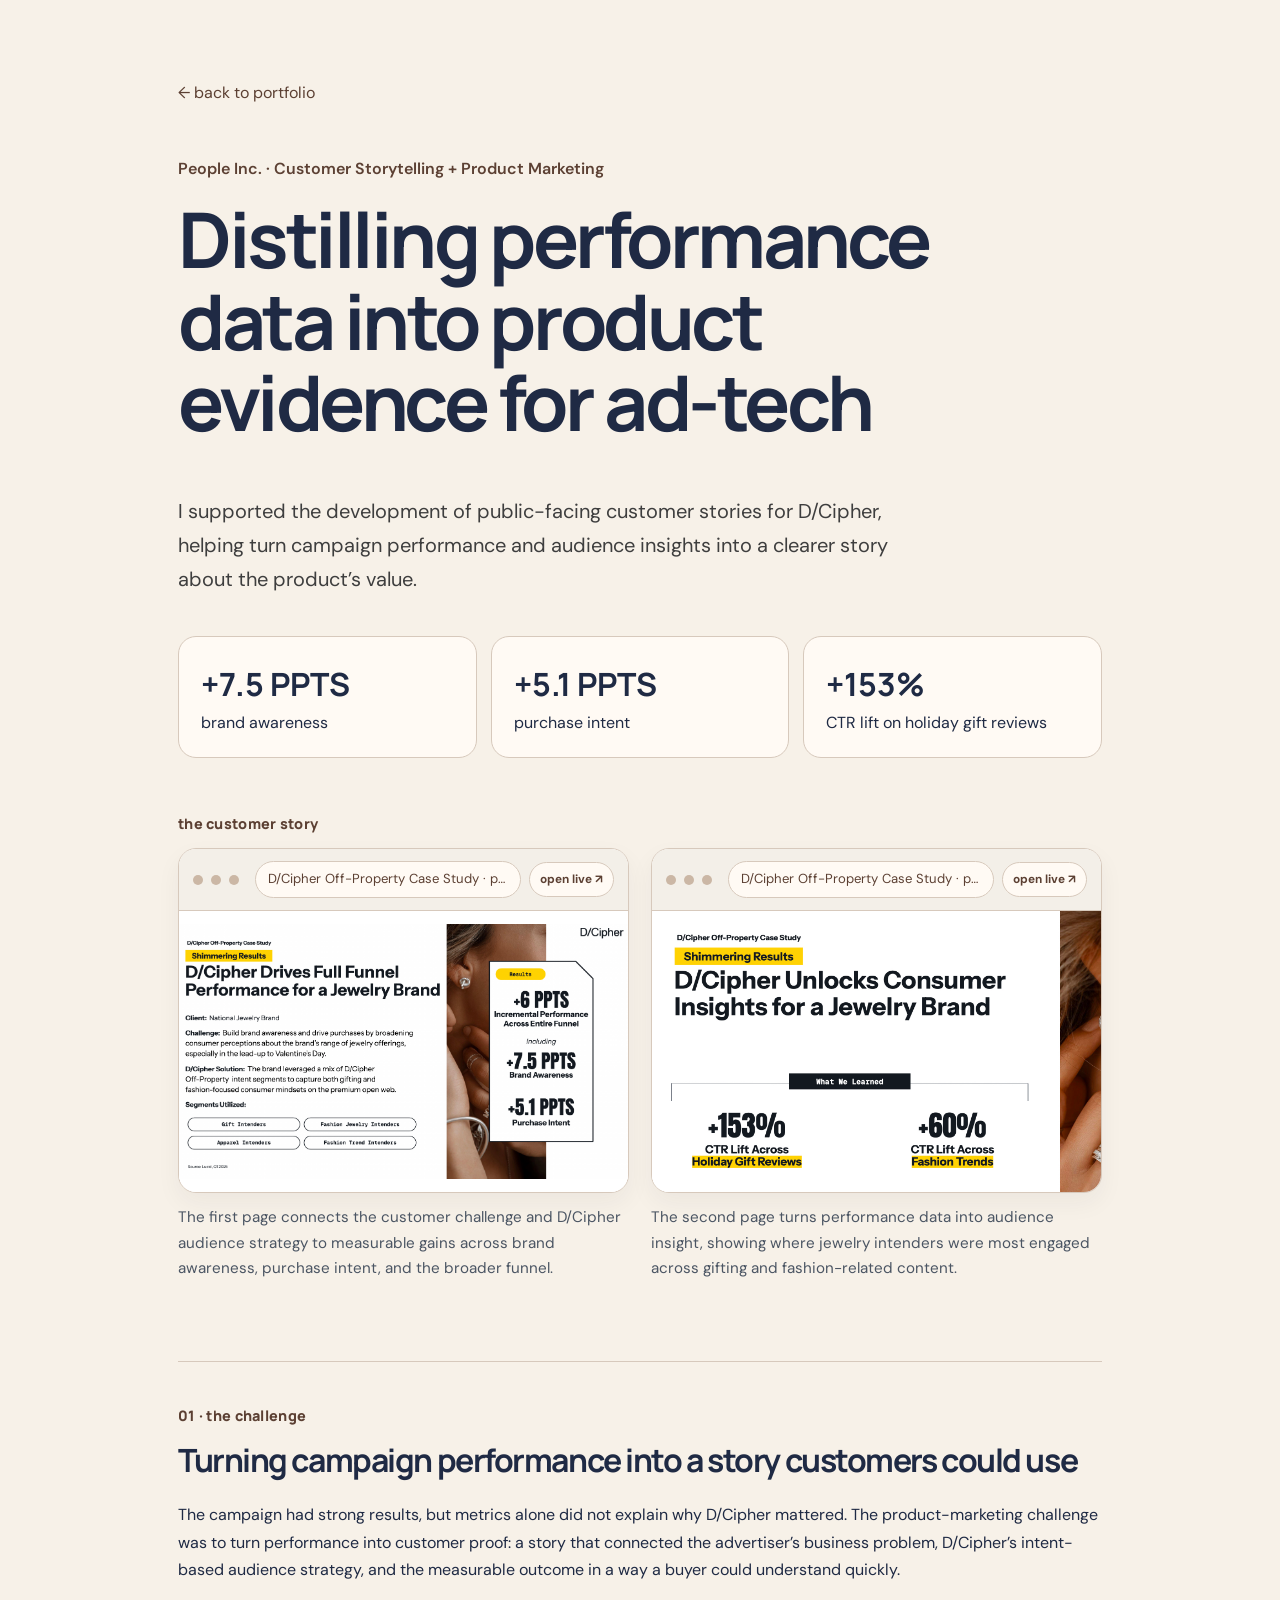
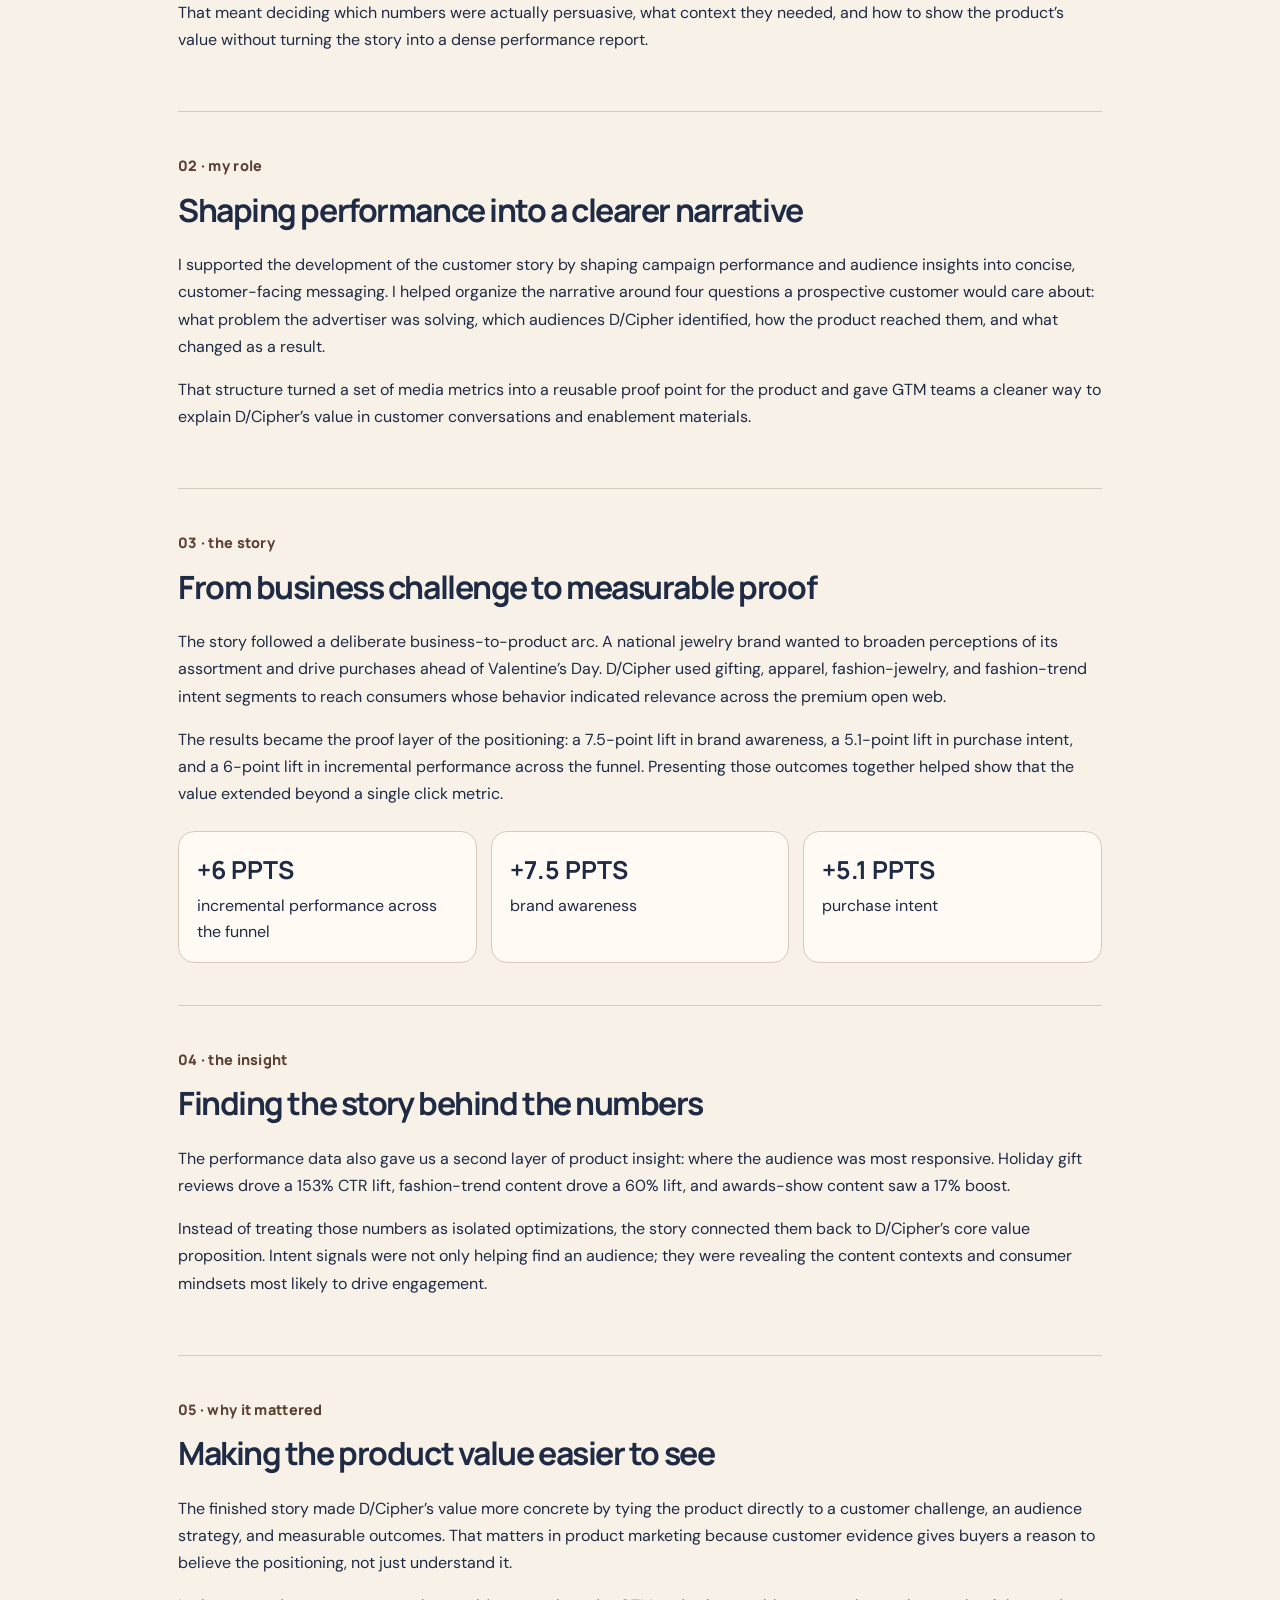
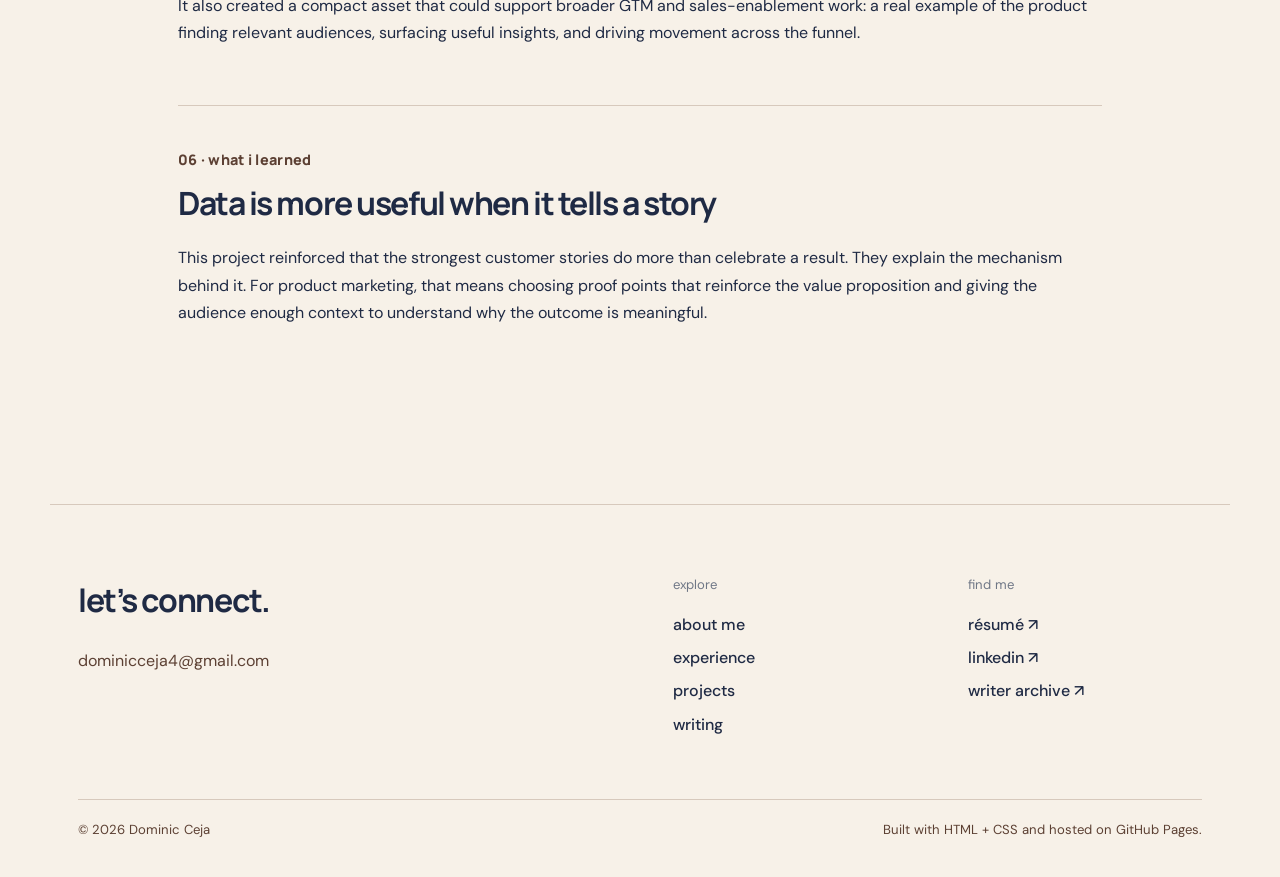
==== commit bd064d65: "Update case-study-people-conversion.html to final" ====
--- a/case-study-people-conversion.html
+++ b/case-study-people-conversion.html
@@ -1,15 +1,37 @@
 <!DOCTYPE html>
 <html lang="en">
+
 <head>
+
   <meta charset="UTF-8" />
-  <meta name="viewport" content="width=device-width, initial-scale=1.0" />
-  <title>People Magazine Customer Story Case Study — Dominic Ceja</title>
+
+  <meta
+    name="viewport"
+    content="width=device-width, initial-scale=1.0"
+  />
+
+  <title>
+    Distilling performance data into product evidence for ad-tech — Dominic Ceja
+  </title>
+
   <link rel="preconnect" href="https://fonts.googleapis.com">
-  <link rel="preconnect" href="https://fonts.gstatic.com" crossorigin>
-  <link href="https://fonts.googleapis.com/css2?family=DM+Sans:wght@400;500;600;700&family=Manrope:wght@500;600;700&display=swap" rel="stylesheet">
+
+  <link
+    rel="preconnect"
+    href="https://fonts.gstatic.com"
+    crossorigin
+  >
+
+  <link
+    href="https://fonts.googleapis.com/css2?family=DM+Sans:wght@400;500;600;700&family=Manrope:wght@500;600;700&display=swap"
+    rel="stylesheet"
+  >
+
   <link rel="stylesheet" href="style.css" />
 
+
   <style>
+
     .case-wrap {
       max-width: 980px;
       margin: 0 auto;
@@ -125,16 +147,12 @@
       overflow: hidden;
       background: #fff;
       box-shadow: 0 10px 24px rgba(31, 42, 68, .05);
-      transition: transform .18s ease, box-shadow .18s ease;
-    }
-
-    .story-browser-link {
-      display: block;
-      color: inherit;
-      text-decoration: none;
-    }
-
-    .story-browser-link:hover .story-browser {
+      transition:
+        transform .18s ease,
+        box-shadow .18s ease;
+    }
+
+    .story-browser:hover {
       transform: translateY(-2px);
       box-shadow: 0 16px 34px rgba(31, 42, 68, .09);
     }
@@ -154,6 +172,7 @@
       border-radius: 50%;
       background: #cbb7a5;
       display: block;
+      flex-shrink: 0;
     }
 
     .story-browser-address {
@@ -184,8 +203,13 @@
       font: inherit;
       font-size: .74rem;
       font-weight: 700;
-      cursor: pointer;
       white-space: nowrap;
+      text-decoration: none;
+    }
+
+    .story-live-button:hover {
+      color: var(--text);
+      border-color: #bda995;
     }
 
     .story-visual {
@@ -206,32 +230,48 @@
     }
 
     @media (max-width: 820px) {
+
       .case-stats,
       .story-grid,
       .proof-row {
         grid-template-columns: 1fr;
       }
-    }
+
+    }
+
   </style>
+
 </head>
 
+
 <body>
+
   <main class="case-wrap">
-    <a class="back" href="index.html">← back to portfolio</a>
+
+    <a class="back" href="index.html">
+      ← back to portfolio
+    </a>
+
 
     <p class="case-kicker">
       People Inc. · Customer Storytelling + Product Marketing
     </p>
 
+
     <h1 class="case-title">
       Distilling performance data into product evidence for ad-tech
     </h1>
 
+
     <p class="case-summary">
-      I supported the development of public-facing customer stories for D/Cipher, helping turn campaign performance and audience insights into a clearer story about the product’s value.
+      I supported the development of public-facing customer stories for
+      D/Cipher, helping turn campaign performance and audience insights into
+      a clearer story about the product’s value.
     </p>
 
+
     <div class="case-stats">
+
       <div class="case-stat">
         <strong>+7.5 PPTS</strong>
         <span>brand awareness</span>
@@ -246,20 +286,35 @@
         <strong>+153%</strong>
         <span>CTR lift on holiday gift reviews</span>
       </div>
+
     </div>
 
+
+
     <section class="case-showcase">
-      <p class="eyebrow">the customer story</p>
+
+      <p class="eyebrow">
+        the customer story
+      </p>
+
 
       <div class="story-grid">
+
+
+        <!-- PAGE 1 -->
         <article class="story-card">
+
           <div class="story-browser">
+
             <div class="story-browser-top">
+
               <i></i>
               <i></i>
               <i></i>
 
+
               <div class="story-browser-address">
+
                 <a
                   href="https://view.highspot.com/viewer/89b17f359d4e6967e48725a0ef8ff121#1"
                   target="_blank"
@@ -267,7 +322,9 @@
                 >
                   D/Cipher Off-Property Case Study · page 1 ↗
                 </a>
+
               </div>
+
 
               <a
                 class="story-live-button"
@@ -277,30 +334,46 @@
               >
                 open live ↗
               </a>
+
             </div>
 
+
             <div class="story-visual">
+
               <img
-                class="story-preview-image"
-                src="assets/dcipher-results.jpg"
+                src="assets/people-dcipher-results.jpg"
                 alt="D/Cipher jewelry brand customer story showing full-funnel campaign results"
               >
+
             </div>
+
           </div>
 
+
           <p class="story-caption">
-            The first page connects the customer challenge and D/Cipher audience strategy to measurable gains across brand awareness, purchase intent, and the broader funnel.
+            The first page connects the customer challenge and D/Cipher
+            audience strategy to measurable gains across brand awareness,
+            purchase intent, and the broader funnel.
           </p>
+
         </article>
 
+
+
+        <!-- PAGE 2 -->
         <article class="story-card">
+
           <div class="story-browser">
+
             <div class="story-browser-top">
+
               <i></i>
               <i></i>
               <i></i>
 
+
               <div class="story-browser-address">
+
                 <a
                   href="https://view.highspot.com/viewer/89b17f359d4e6967e48725a0ef8ff121#2"
                   target="_blank"
@@ -308,7 +381,9 @@
                 >
                   D/Cipher Off-Property Case Study · page 2 ↗
                 </a>
+
               </div>
+
 
               <a
                 class="story-live-button"
@@ -318,63 +393,124 @@
               >
                 open live ↗
               </a>
+
             </div>
 
+
             <div class="story-visual">
+
               <img
-                class="story-preview-image"
-                src="assets/dcipher-insights.jpg"
+                src="assets/people-dcipher-insights.jpg"
                 alt="D/Cipher jewelry brand customer story showing consumer insights and CTR lifts"
               >
+
             </div>
+
           </div>
 
+
           <p class="story-caption">
-            The second page turns performance data into audience insight, showing where jewelry intenders were most engaged across gifting and fashion-related content.
+            The second page turns performance data into audience insight,
+            showing where jewelry intenders were most engaged across gifting
+            and fashion-related content.
           </p>
+
         </article>
-      </div>
+
+      </div>
+
     </section>
 
+
+
     <section class="case-section">
-      <p class="eyebrow">01 · the challenge</p>
-      <h2>Turning campaign performance into a story customers could use</h2>
-
-      <p>
-        The campaign had strong results, but metrics alone did not explain why D/Cipher mattered. The product-marketing challenge was to turn performance into customer proof: a story that connected the advertiser’s business problem, D/Cipher’s intent-based audience strategy, and the measurable outcome in a way a buyer could understand quickly.
-      </p>
-
-      <p>
-        That meant deciding which numbers were actually persuasive, what context they needed, and how to show the product’s value without turning the story into a dense performance report.
-      </p>
+
+      <p class="eyebrow">
+        01 · the challenge
+      </p>
+
+      <h2>
+        Turning campaign performance into a story customers could use
+      </h2>
+
+      <p>
+        The campaign had strong results, but metrics alone did not explain why
+        D/Cipher mattered. The product-marketing challenge was to turn
+        performance into customer proof: a story that connected the
+        advertiser’s business problem, D/Cipher’s intent-based audience
+        strategy, and the measurable outcome in a way a buyer could
+        understand quickly.
+      </p>
+
+      <p>
+        That meant deciding which numbers were actually persuasive, what
+        context they needed, and how to show the product’s value without
+        turning the story into a dense performance report.
+      </p>
+
     </section>
 
+
+
     <section class="case-section">
-      <p class="eyebrow">02 · my role</p>
-      <h2>Shaping performance into a clearer narrative</h2>
-
-      <p>
-        I supported the development of the customer story by shaping campaign performance and audience insights into concise, customer-facing messaging. I helped organize the narrative around four questions a prospective customer would care about: what problem the advertiser was solving, which audiences D/Cipher identified, how the product reached them, and what changed as a result.
-      </p>
-
-      <p>
-        That structure turned a set of media metrics into a reusable proof point for the product and gave GTM teams a cleaner way to explain D/Cipher’s value in customer conversations and enablement materials.
-      </p>
+
+      <p class="eyebrow">
+        02 · my role
+      </p>
+
+      <h2>
+        Shaping performance into a clearer narrative
+      </h2>
+
+      <p>
+        I supported the development of the customer story by shaping campaign
+        performance and audience insights into concise, customer-facing
+        messaging. I helped organize the narrative around four questions a
+        prospective customer would care about: what problem the advertiser
+        was solving, which audiences D/Cipher identified, how the product
+        reached them, and what changed as a result.
+      </p>
+
+      <p>
+        That structure turned a set of media metrics into a reusable proof
+        point for the product and gave GTM teams a cleaner way to explain
+        D/Cipher’s value in customer conversations and enablement materials.
+      </p>
+
     </section>
 
+
+
     <section class="case-section">
-      <p class="eyebrow">03 · the story</p>
-      <h2>From business challenge to measurable proof</h2>
-
-      <p>
-        The story followed a deliberate business-to-product arc. A national jewelry brand wanted to broaden perceptions of its assortment and drive purchases ahead of Valentine’s Day. D/Cipher used gifting, apparel, fashion-jewelry, and fashion-trend intent segments to reach consumers whose behavior indicated relevance across the premium open web.
-      </p>
-
-      <p>
-        The results became the proof layer of the positioning: a 7.5-point lift in brand awareness, a 5.1-point lift in purchase intent, and a 6-point lift in incremental performance across the funnel. Presenting those outcomes together helped show that the value extended beyond a single click metric.
-      </p>
+
+      <p class="eyebrow">
+        03 · the story
+      </p>
+
+      <h2>
+        From business challenge to measurable proof
+      </h2>
+
+      <p>
+        The story followed a deliberate business-to-product arc. A national
+        jewelry brand wanted to broaden perceptions of its assortment and
+        drive purchases ahead of Valentine’s Day. D/Cipher used gifting,
+        apparel, fashion-jewelry, and fashion-trend intent segments to reach
+        consumers whose behavior indicated relevance across the premium
+        open web.
+      </p>
+
+      <p>
+        The results became the proof layer of the positioning: a 7.5-point
+        lift in brand awareness, a 5.1-point lift in purchase intent, and a
+        6-point lift in incremental performance across the funnel. Presenting
+        those outcomes together helped show that the value extended beyond a
+        single click metric.
+      </p>
+
 
       <div class="proof-row">
+
         <div class="proof-card">
           <strong>+6 PPTS</strong>
           <span>incremental performance across the funnel</span>
@@ -389,72 +525,167 @@
           <strong>+5.1 PPTS</strong>
           <span>purchase intent</span>
         </div>
-      </div>
+
+      </div>
+
     </section>
 
+
+
     <section class="case-section">
-      <p class="eyebrow">04 · the insight</p>
-      <h2>Finding the story behind the numbers</h2>
-
-      <p>
-        The performance data also gave us a second layer of product insight: where the audience was most responsive. Holiday gift reviews drove a 153% CTR lift, fashion-trend content drove a 60% lift, and awards-show content saw a 17% boost.
-      </p>
-
-      <p>
-        Instead of treating those numbers as isolated optimizations, the story connected them back to D/Cipher’s core value proposition. Intent signals were not only helping find an audience; they were revealing the content contexts and consumer mindsets most likely to drive engagement.
-      </p>
+
+      <p class="eyebrow">
+        04 · the insight
+      </p>
+
+      <h2>
+        Finding the story behind the numbers
+      </h2>
+
+      <p>
+        The performance data also gave us a second layer of product insight:
+        where the audience was most responsive. Holiday gift reviews drove a
+        153% CTR lift, fashion-trend content drove a 60% lift, and awards-show
+        content saw a 17% boost.
+      </p>
+
+      <p>
+        Instead of treating those numbers as isolated optimizations, the story
+        connected them back to D/Cipher’s core value proposition. Intent
+        signals were not only helping find an audience; they were revealing
+        the content contexts and consumer mindsets most likely to drive
+        engagement.
+      </p>
+
     </section>
 
+
+
     <section class="case-section">
-      <p class="eyebrow">05 · why it mattered</p>
-      <h2>Making the product value easier to see</h2>
-
-      <p>
-        The finished story made D/Cipher’s value more concrete by tying the product directly to a customer challenge, an audience strategy, and measurable outcomes. That matters in product marketing because customer evidence gives buyers a reason to believe the positioning, not just understand it.
-      </p>
-
-      <p>
-        It also created a compact asset that could support broader GTM and sales-enablement work: a real example of the product finding relevant audiences, surfacing useful insights, and driving movement across the funnel.
-      </p>
+
+      <p class="eyebrow">
+        05 · why it mattered
+      </p>
+
+      <h2>
+        Making the product value easier to see
+      </h2>
+
+      <p>
+        The finished story made D/Cipher’s value more concrete by tying the
+        product directly to a customer challenge, an audience strategy, and
+        measurable outcomes. That matters in product marketing because
+        customer evidence gives buyers a reason to believe the positioning,
+        not just understand it.
+      </p>
+
+      <p>
+        It also created a compact asset that could support broader GTM and
+        sales-enablement work: a real example of the product finding relevant
+        audiences, surfacing useful insights, and driving movement across the
+        funnel.
+      </p>
+
     </section>
 
+
+
     <section class="case-section">
-      <p class="eyebrow">06 · what I learned</p>
-      <h2>Data is more useful when it tells a story</h2>
-
-      <p>
-        This project reinforced that the strongest customer stories do more than celebrate a result. They explain the mechanism behind it. For product marketing, that means choosing proof points that reinforce the value proposition and giving the audience enough context to understand why the outcome is meaningful.
-      </p>
+
+      <p class="eyebrow">
+        06 · what I learned
+      </p>
+
+      <h2>
+        Data is more useful when it tells a story
+      </h2>
+
+      <p>
+        This project reinforced that the strongest customer stories do more
+        than celebrate a result. They explain the mechanism behind it. For
+        product marketing, that means choosing proof points that reinforce the
+        value proposition and giving the audience enough context to understand
+        why the outcome is meaningful.
+      </p>
+
     </section>
+
   </main>
 
+
+
   <footer class="site-footer">
+
     <div class="footer-grid">
+
       <div class="footer-connect">
-        <p class="footer-title">let’s connect.</p>
-        <a href="mailto:dominicceja4@gmail.com">dominicceja4@gmail.com</a>
-      </div>
+
+        <p class="footer-title">
+          let’s connect.
+        </p>
+
+        <a href="mailto:dominicceja4@gmail.com">
+          dominicceja4@gmail.com
+        </a>
+
+      </div>
+
 
       <div class="footer-column">
-        <p class="footer-label">explore</p>
+
+        <p class="footer-label">
+          explore
+        </p>
+
         <a href="index.html#top">about me</a>
         <a href="index.html#experience">experience</a>
         <a href="index.html#work">projects</a>
         <a href="index.html#writing">writing</a>
-      </div>
+
+      </div>
+
 
       <div class="footer-column">
-        <p class="footer-label">find me</p>
-        <a href="assets/Dominic-Ceja-Resume.pdf" target="_blank">résumé ↗</a>
-        <a href="https://www.linkedin.com/in/dominic-ceja-4233802a6/" target="_blank" rel="noreferrer">linkedin ↗</a>
-        <a href="https://www.dailycal.org/users/profile/dominic%20ceja/" target="_blank" rel="noreferrer">writer archive ↗</a>
-      </div>
+
+        <p class="footer-label">
+          find me
+        </p>
+
+        <a
+          href="assets/Dominic-Ceja-Resume.pdf"
+          target="_blank"
+          rel="noreferrer"
+        >
+          résumé ↗
+        </a>
+
+        <a
+          href="https://www.linkedin.com/in/dominic-ceja-4233802a6/"
+          target="_blank"
+          rel="noreferrer"
+        >
+          linkedin ↗
+        </a>
+
+        <a
+          href="https://www.dailycal.org/users/profile/dominic%20ceja/"
+          target="_blank"
+          rel="noreferrer"
+        >
+          writer archive ↗
+        </a>
+
+      </div>
+
     </div>
+
 
     <div class="footer-bottom">
       <span>© 2026 Dominic Ceja</span>
       <span>Built with HTML + CSS and hosted on GitHub Pages.</span>
     </div>
+
   </footer>
+
 </body>
 </html>
--- a/style.css
+++ b/style.css
@@ -13,6 +13,11 @@
   --max: 1180px;
 }
 
+
+/* ------------------------------
+   BASE
+------------------------------ */
+
 * {
   box-sizing: border-box;
 }
@@ -39,6 +44,41 @@
 a {
   color: inherit;
 }
+
+h1,
+h2,
+h3,
+p {
+  margin-top: 0;
+}
+
+h1,
+h2,
+h3 {
+  font-family: "Manrope", sans-serif;
+  letter-spacing: -.045em;
+}
+
+h2 {
+  font-size: clamp(2.7rem, 5vw, 5.3rem);
+  line-height: 1.02;
+  margin-bottom: 22px;
+}
+
+h3 {
+  font-size: clamp(1.65rem, 2.3vw, 2.25rem);
+  line-height: 1.12;
+  margin: 10px 0 14px;
+}
+
+strong {
+  font-weight: 700;
+}
+
+
+/* ------------------------------
+   HEADER
+------------------------------ */
 
 .site-header {
   max-width: var(--max);
@@ -75,6 +115,11 @@
   color: var(--text);
 }
 
+
+/* ------------------------------
+   GLOBAL SECTIONS
+------------------------------ */
+
 .section {
   max-width: var(--max);
   margin: 0 auto;
@@ -82,79 +127,230 @@
   position: relative;
 }
 
-.eyebrow,
-.fact-label,
-.project-meta,
-.case-kicker {
+.section-heading {
+  margin-bottom: 46px;
+}
+
+.section-subhead {
+  color: var(--muted);
+  max-width: 760px;
+  font-size: 1.05rem;
+  margin-bottom: 0;
+}
+
+.eyebrow {
+  margin: 0 0 12px;
+  color: var(--muted);
+  font-family: "Manrope", sans-serif;
+  font-weight: 800;
+  letter-spacing: .02em;
   text-transform: lowercase;
-  letter-spacing: .035em;
-  color: var(--muted);
-  font-size: .88rem;
-  font-weight: 700;
-}
-
-h1,
-h2,
-h3,
-h4 {
-  font-family: "Manrope", sans-serif;
-  letter-spacing: -.04em;
-  line-height: 1.06;
-  margin-top: 0;
-}
-
-h1 {
-  font-size: clamp(2.9rem, 5.55vw, 5.25rem);
-  margin-bottom: 30px;
-}
-
-h2 {
-  font-size: clamp(2.3rem, 4vw, 4.2rem);
-  margin-bottom: 18px;
-}
-
-h3 {
-  font-size: clamp(1.5rem, 2.4vw, 2.12rem);
-  margin: 12px 0 16px;
-}
-
-/* floating editorial emoticons */
+}
+
+.decorated-section {
+  isolation: isolate;
+}
+
+.decorated-section > :not(.section-floaties) {
+  position: relative;
+  z-index: 1;
+}
+
+
+/* ------------------------------
+   HERO
+------------------------------ */
 
 .hero-stage {
   position: relative;
-  isolation: isolate;
-}
-
-.editorial-floaties {
+  overflow: hidden;
+}
+
+.hero {
+  min-height: 760px;
+  display: grid;
+  grid-template-columns: minmax(0, 1.55fr) minmax(290px, .72fr);
+  gap: 70px;
+  align-items: center;
+  padding-top: 72px;
+  padding-bottom: 105px;
+}
+
+.hero-copy {
+  min-width: 0;
+}
+
+.hero-eyebrow {
+  font-size: 1.22rem;
+  margin-bottom: 30px;
+}
+
+.typewriter-heading {
+  position: relative;
+  font-size: clamp(4.25rem, 7.5vw, 7.7rem);
+  line-height: .98;
+  margin: 0 0 32px;
+  letter-spacing: -.065em;
+}
+
+.typewriter-ghost {
+  visibility: hidden;
+  display: block;
+}
+
+.typewriter-text {
+  position: absolute;
+  inset: 0;
+  display: block;
+}
+
+.hero-intro {
+  max-width: 790px;
+  color: var(--muted);
+  font-size: 1.13rem;
+  line-height: 1.65;
+  margin-bottom: 34px;
+}
+
+.facts-grid {
+  display: grid;
+  grid-template-columns: repeat(2, minmax(0, 1fr));
+  gap: 22px 36px;
+  padding: 26px 0 30px;
+  border-top: 1px solid var(--line);
+  border-bottom: 1px solid var(--line);
+}
+
+.facts-grid p {
+  margin: 5px 0 0;
+}
+
+.fact-label {
+  color: var(--muted);
+  font-family: "Manrope", sans-serif;
+  font-weight: 800;
+  font-size: .76rem;
+  letter-spacing: .05em;
+  text-transform: uppercase;
+}
+
+.hero-actions {
+  display: flex;
+  flex-wrap: wrap;
+  gap: 12px;
+  margin-top: 30px;
+}
+
+.button {
+  display: inline-flex;
+  align-items: center;
+  justify-content: center;
+  min-height: 46px;
+  padding: 11px 18px;
+  border-radius: 999px;
+  text-decoration: none;
+  font-weight: 700;
+  transition:
+    transform .18s ease,
+    background .18s ease,
+    color .18s ease;
+}
+
+.button:hover {
+  transform: translateY(-2px);
+}
+
+.button-primary {
+  background: var(--text);
+  color: var(--surface);
+}
+
+.button-secondary {
+  background: var(--surface);
+  color: var(--text);
+  border: 1px solid var(--line);
+}
+
+
+/* ------------------------------
+   PORTRAIT
+------------------------------ */
+
+.portrait-card {
+  position: relative;
+  transform: rotate(1.1deg);
+}
+
+.portrait-photo {
+  aspect-ratio: 4 / 5;
+  border-radius: 34px;
+  overflow: hidden;
+  background: linear-gradient(145deg, var(--sage), var(--camel));
+  border: 14px solid rgba(255, 250, 244, .62);
+  box-shadow: var(--shadow);
+}
+
+.portrait-photo img {
+  width: 100%;
+  height: 100%;
+  object-fit: cover;
+  object-position: center 46%;
+}
+
+.microcopy {
+  margin: 22px 0 0;
+  text-align: center;
+  color: var(--muted);
+  font-family: "Manrope", sans-serif;
+  font-weight: 700;
+  font-size: 1.05rem;
+}
+
+
+/* ------------------------------
+   FLOATING EDITORIAL ICONS
+------------------------------ */
+
+.editorial-floaties,
+.section-floaties,
+.footer-floaties {
   position: absolute;
   inset: 0;
   pointer-events: none;
   overflow: hidden;
+}
+
+.editorial-floaties {
+  z-index: 0;
+}
+
+.section-floaties {
   z-index: 0;
 }
 
 .editorial-icon {
   position: absolute;
-  width: 34px;
-  height: 34px;
+  width: 28px;
+  height: 28px;
   fill: none;
   stroke: currentColor;
-  stroke-width: 1.8;
+  stroke-width: 1.65;
   stroke-linecap: round;
   stroke-linejoin: round;
-  opacity: .86;
-  animation: editorial-drift 6.5s ease-in-out infinite alternate;
+  opacity: .58;
+  animation:
+    editorial-drift var(--float-speed, 9s)
+    ease-in-out infinite alternate;
 }
 
 .icon-book {
   left: 3%;
-  top: 12%;
+  top: 11%;
   color: var(--camel);
-  width: 38px;
-  height: 38px;
+  width: 31px;
   --x: 7px;
-  --y: -7px;
-  --r: 2deg;
+  --y: -6px;
+  --r: 3deg;
 }
 
 .icon-pencil {
@@ -162,7 +358,6 @@
   top: 18%;
   color: var(--text);
   width: 32px;
-  height: 32px;
   --x: -8px;
   --y: 7px;
   --r: -4deg;
@@ -174,7 +369,6 @@
   top: 66%;
   color: var(--sage);
   width: 34px;
-  height: 34px;
   --x: 8px;
   --y: 6px;
   --r: 3deg;
@@ -186,7 +380,6 @@
   top: 68%;
   color: var(--camel);
   width: 36px;
-  height: 36px;
   --x: -7px;
   --y: -8px;
   --r: 2deg;
@@ -198,7 +391,6 @@
   top: 8%;
   color: var(--sage);
   width: 32px;
-  height: 32px;
   --x: 6px;
   --y: 8px;
   --r: -2deg;
@@ -210,138 +402,146 @@
   top: 25%;
   color: var(--text);
   width: 22px;
-  height: 22px;
   --x: -5px;
   --y: 8px;
   --r: 6deg;
   animation-delay: -5s;
 }
 
+.icon-heart {
+  left: 88%;
+  top: 47%;
+  color: var(--camel);
+  width: 25px;
+  --x: 5px;
+  --y: -7px;
+  --r: -3deg;
+  animation-delay: -2.1s;
+}
+
+.icon-note {
+  left: 10%;
+  top: 83%;
+  color: var(--sage);
+  width: 27px;
+  --x: 7px;
+  --y: -6px;
+  --r: 2deg;
+  animation-delay: -4.8s;
+}
+
+.icon-coffee {
+  left: 56%;
+  top: 88%;
+  color: var(--muted);
+  width: 28px;
+  --x: -6px;
+  --y: 5px;
+  --r: -2deg;
+  animation-delay: -1.8s;
+}
+
+.icon-magnify {
+  left: 75%;
+  top: 78%;
+  color: var(--sage);
+  width: 25px;
+  --x: 5px;
+  --y: -6px;
+  --r: 4deg;
+  animation-delay: -3.8s;
+}
+
+.icon-bookmark {
+  left: 31%;
+  top: 7%;
+  color: var(--camel);
+  width: 22px;
+  --x: -5px;
+  --y: 6px;
+  --r: -3deg;
+  animation-delay: -5.7s;
+}
+
+.icon-bubble {
+  left: 43%;
+  top: 82%;
+  color: var(--text);
+  width: 25px;
+  --x: 6px;
+  --y: -5px;
+  --r: 2deg;
+  animation-delay: -3.4s;
+}
+
+
+/* new density additions */
+
+.icon-star-extra {
+  left: 68%;
+  top: 14%;
+  color: var(--camel);
+  width: 19px;
+  --x: 5px;
+  --y: -7px;
+  --r: 5deg;
+  animation-delay: -4.6s;
+}
+
+.icon-pen-extra {
+  left: 2.5%;
+  top: 43%;
+  color: var(--muted);
+  width: 23px;
+  --x: 6px;
+  --y: 5px;
+  --r: -4deg;
+  animation-delay: -6.1s;
+}
+
+.icon-page-extra {
+  right: 2.5%;
+  top: 86%;
+  color: var(--sage);
+  width: 24px;
+  --x: -5px;
+  --y: -6px;
+  --r: 3deg;
+  animation-delay: -2.7s;
+}
+
 @keyframes editorial-drift {
-  from {
-    transform: translate3d(0, 0, 0) rotate(0deg);
-  }
-
-  to {
-    transform: translate3d(var(--x, 6px), var(--y, -7px), 0) rotate(var(--r, 3deg));
-  }
-}
-
-.typewriter-heading {
-  position: relative;
-  display: block;
-}
-
-.typewriter-ghost {
-  visibility: hidden;
-}
-
-.typewriter-text {
-  position: absolute;
-  inset: 0 auto auto 0;
-  width: 100%;
-}
-
-@media (prefers-reduced-motion: reduce) {
-  .editorial-icon {
-    animation: none;
-  }
-}
-
-.hero {
-  min-height: 78vh;
-  position: relative;
-  z-index: 1;
-  display: grid;
-  grid-template-columns: 1.52fr .72fr;
-  gap: 72px;
-  align-items: center;
-  padding-top: 66px;
-}
-
-.hero-intro {
-  max-width: 760px;
-  font-size: 1.16rem;
-  color: #384154;
-}
-
-.facts-grid {
-  margin-top: 38px;
-  display: grid;
-  grid-template-columns: repeat(2, minmax(0, 1fr));
-  gap: 22px 34px;
-}
-
-.facts-grid p {
-  margin: 5px 0 0;
-}
-
-.hero-actions {
-  display: flex;
-  gap: 11px;
-  margin-top: 34px;
-  flex-wrap: wrap;
-}
-
-.button {
-  text-decoration: none;
-  padding: 11px 17px;
-  border-radius: 999px;
-  font-weight: 700;
-  display: inline-flex;
-  align-items: center;
-  gap: 7px;
-}
-
-.button-primary {
-  background: var(--text);
-  color: white;
-}
-
-.button-secondary {
-  border: 1px solid var(--line);
-  background: rgba(255, 255, 255, .55);
-}
-
-.portrait-card {
-  transform: rotate(1.4deg);
-  position: relative;
-}
-
-.portrait-placeholder {
-  aspect-ratio: 4 / 5;
-  border-radius: 28px;
-  border: 10px solid rgba(255, 255, 255, .72);
-  background:
-    radial-gradient(circle at 72% 18%, rgba(247, 241, 232, .8), transparent 24%),
-    linear-gradient(145deg, var(--sage), var(--camel));
-  box-shadow: var(--shadow);
-  display: grid;
-  place-items: center;
-  padding: 30px;
-  color: var(--muted);
-  font-family: Georgia, serif;
-  font-style: italic;
-  font-size: 1.05rem;
-  text-align: center;
-}
-
-.microcopy {
-  text-align: center;
-  font-size: .9rem;
-  color: var(--muted);
-  margin-top: 12px;
-}
-
-.section-heading {
-  max-width: 800px;
-  margin-bottom: 42px;
-}
-
-.section-subhead {
-  font-size: 1.08rem;
-  color: var(--muted);
-}
+  0% {
+    transform:
+      translate3d(0, 0, 0)
+      rotate(0deg);
+  }
+
+  50% {
+    transform:
+      translate3d(
+        calc(var(--x, 6px) * .45),
+        calc(var(--y, -7px) * .55),
+        0
+      )
+      rotate(calc(var(--r, 3deg) * .5));
+  }
+
+  100% {
+    transform:
+      translate3d(
+        var(--x, 6px),
+        var(--y, -7px),
+        0
+      )
+      rotate(var(--r, 3deg));
+  }
+}
+
+
+/* ------------------------------
+   EXPERIENCE
+------------------------------ */
 
 .experience-list {
   border-top: 1px solid var(--line);
@@ -349,10 +549,11 @@
 
 .experience-card {
   display: grid;
-  grid-template-columns: .7fr 1.3fr;
-  gap: 48px;
-  padding: 34px 0;
+  grid-template-columns: .78fr 1.22fr;
+  gap: 58px;
+  padding: 36px 0;
   border-bottom: 1px solid var(--line);
+  align-items: start;
 }
 
 .company-heading {
@@ -419,6 +620,10 @@
   color: var(--muted);
   font-size: .92rem;
   margin: 4px 0 10px;
+}
+
+.role-block p:last-child {
+  margin-bottom: 0;
 }
 
 .promotion-badge {
@@ -450,52 +655,413 @@
 }
 
 .promotion-arrow {
-  color: var(--text);
-  font-size: 1.7rem;
+  font-size: 1.6rem;
   line-height: 1;
-  font-weight: 700;
-  margin-bottom: -2px;
+  color: var(--sage);
 }
 
 .promotion-line {
-  width: 2px;
+  width: 1px;
   flex: 1;
-  min-height: 150px;
-  background: linear-gradient(to top, var(--camel), var(--sage));
-  border-radius: 999px;
+  min-height: 120px;
+  background: var(--line);
 }
 
 .promotion-start-dot {
-  width: 11px;
-  height: 11px;
+  width: 7px;
+  height: 7px;
   border-radius: 50%;
   background: var(--camel);
-  border: 2px solid var(--bg);
-  box-shadow: 0 0 0 1px var(--line);
-  margin-top: -1px;
 }
 
 .promotion-roles {
-  min-width: 0;
+  display: grid;
+  gap: 26px;
 }
 
 .archive-link {
   color: var(--muted);
   font-size: .82rem;
   font-weight: 700;
+  text-underline-offset: 4px;
+}
+
+
+/* ------------------------------
+   SECTION FLOATIES
+------------------------------ */
+
+.section-icon {
+  opacity: .56;
+}
+
+.exp-quote {
+  left: 1.2%;
+  top: 22%;
+  color: var(--sage);
+  width: 28px;
+  --x: 7px;
+  --y: -6px;
+  --float-speed: 9.3s;
+}
+
+.exp-paper {
+  right: 1.5%;
+  top: 70%;
+  color: var(--camel);
+  width: 30px;
+  --x: -6px;
+  --y: 7px;
+  --float-speed: 8.6s;
+}
+
+.exp-pencil {
+  right: 7%;
+  top: 36%;
+  color: var(--text);
+  width: 23px;
+  --x: -5px;
+  --y: -7px;
+  --float-speed: 9.7s;
+}
+
+.exp-spark {
+  left: 9%;
+  top: 82%;
+  color: var(--camel);
+  width: 20px;
+  --x: 5px;
+  --y: -5px;
+  --float-speed: 8.4s;
+}
+
+.live-monitor {
+  left: 1%;
+  top: 40%;
+  color: var(--sage);
+  width: 27px;
+  --x: 6px;
+  --y: -7px;
+}
+
+.live-pencil {
+  right: 1.5%;
+  top: 18%;
+  color: var(--camel);
+  width: 25px;
+  --x: -6px;
+  --y: 7px;
+}
+
+.live-spark {
+  right: 9%;
+  top: 78%;
+  color: var(--text);
+  width: 19px;
+  --x: -5px;
+  --y: -6px;
+}
+
+.live-note-extra {
+  left: 12%;
+  top: 82%;
+  color: var(--camel);
+  width: 23px;
+  --x: 5px;
+  --y: -6px;
+  animation-delay: -4.2s;
+}
+
+.work-camera {
+  left: .7%;
+  top: 58%;
+  color: var(--camel);
+  width: 30px;
+  --x: 6px;
+  --y: -8px;
+  --float-speed: 10.1s;
+}
+
+.work-spark {
+  right: 1.5%;
+  top: 18%;
+  color: var(--sage);
+  width: 22px;
+  --x: -5px;
+  --y: 6px;
+  --float-speed: 8.2s;
+}
+
+.work-note {
+  left: 8%;
+  top: 10%;
+  color: var(--sage);
+  width: 23px;
+  --x: 5px;
+  --y: -6px;
+  animation-delay: -2.5s;
+}
+
+.work-bookmark {
+  right: 8%;
+  top: 78%;
+  color: var(--camel);
+  width: 24px;
+  --x: -6px;
+  --y: 7px;
+  --float-speed: 8.8s;
+  animation-delay: -5.2s;
+}
+
+.writing-book {
+  left: 1.2%;
+  top: 68%;
+  color: var(--sage);
+  width: 30px;
+  --x: 6px;
+  --y: -5px;
+}
+
+.writing-pencil {
+  right: 1.3%;
+  top: 23%;
+  color: var(--camel);
+  width: 28px;
+  --x: -7px;
+  --y: 6px;
+}
+
+.writing-quotes {
+  right: 8%;
+  top: 74%;
+  color: var(--sage);
+  width: 25px;
+  --x: -6px;
+  --y: -5px;
+}
+
+.writing-note-extra {
+  left: 15%;
+  top: 17%;
+  color: var(--camel);
+  width: 22px;
+  --x: 5px;
+  --y: -6px;
+  animation-delay: -3.7s;
+}
+
+.contact-coffee {
+  left: 1%;
+  top: 24%;
+  color: var(--camel);
+  width: 31px;
+  --x: 7px;
+  --y: -7px;
+}
+
+.contact-note {
+  right: 1%;
+  top: 63%;
+  color: var(--sage);
+  width: 29px;
+  --x: -6px;
+  --y: 6px;
+}
+
+.contact-spark {
+  left: 20%;
+  top: 78%;
+  color: var(--sage);
+  width: 21px;
+  --x: 5px;
+  --y: -6px;
+}
+
+
+/* ------------------------------
+   SEE IT LIVE
+------------------------------ */
+
+.live-work-section {
+  padding-bottom: 78px;
+}
+
+.live-heading {
+  margin-bottom: 30px;
+}
+
+.live-carousel {
+  display: flex;
+  gap: 22px;
+  overflow-x: auto;
+  padding: 6px 4px 24px;
+  scroll-snap-type: x proximity;
+  scrollbar-width: thin;
+  scrollbar-color: var(--muted) rgba(92, 64, 51, .10);
+}
+
+.live-carousel::-webkit-scrollbar {
+  height: 7px;
+}
+
+.live-carousel::-webkit-scrollbar-track {
+  background: rgba(92, 64, 51, .08);
+  border-radius: 999px;
+}
+
+.live-carousel::-webkit-scrollbar-thumb {
+  background: rgba(92, 64, 51, .65);
+  border-radius: 999px;
+}
+
+.live-card {
+  flex: 0 0 min(510px, 78vw);
+  scroll-snap-align: start;
+}
+
+.live-browser {
+  background: #fff;
+  border: 1px solid var(--line);
+  border-radius: 24px;
+  overflow: hidden;
+  box-shadow: var(--shadow);
+}
+
+.live-browser-toolbar {
+  min-height: 62px;
+  display: grid;
+  grid-template-columns: auto minmax(0, 1fr) auto;
+  align-items: center;
+  gap: 12px;
+  padding: 12px 14px;
+  background: #F2ECE4;
+  border-bottom: 1px solid var(--line);
+}
+
+.live-browser-dots {
+  display: flex;
+  gap: 6px;
+}
+
+.live-browser-dots i {
+  display: block;
+  width: 10px;
+  height: 10px;
+  border-radius: 50%;
+  background: #CCB9A6;
+}
+
+.live-browser-url {
+  min-width: 0;
+  padding: 8px 12px;
+  border: 1px solid var(--line);
+  border-radius: 999px;
+  background: var(--surface);
+  color: var(--muted);
+  font-size: .79rem;
+  white-space: nowrap;
+  overflow: hidden;
+  text-overflow: ellipsis;
+}
+
+.live-open {
+  color: var(--muted);
   text-decoration: none;
-  border-bottom: 1px solid transparent;
-}
-
-.archive-link:hover {
-  color: var(--text);
-  border-bottom-color: var(--text);
-}
+  font-size: .78rem;
+  font-weight: 800;
+  white-space: nowrap;
+}
+
+.live-screen {
+  min-height: 285px;
+  padding: 32px;
+  display: flex;
+  flex-direction: column;
+  justify-content: flex-end;
+  gap: 10px;
+  text-decoration: none;
+}
+
+.live-screen strong {
+  max-width: 400px;
+  font-family: "Manrope", sans-serif;
+  font-size: 1.65rem;
+  line-height: 1.15;
+}
+
+.live-screen > span:last-child {
+  color: var(--muted);
+  font-size: .86rem;
+}
+
+.live-screen-label {
+  color: var(--muted);
+  font-size: .78rem;
+  font-weight: 800;
+  text-transform: uppercase;
+  letter-spacing: .05em;
+}
+
+.live-screen-people {
+  background:
+    linear-gradient(
+      135deg,
+      rgba(231, 213, 187, .75),
+      rgba(255, 250, 244, .95)
+    );
+}
+
+.live-screen-dailycal {
+  background:
+    linear-gradient(
+      135deg,
+      rgba(220, 227, 236, .85),
+      rgba(255, 250, 244, .95)
+    );
+}
+
+.live-screen-slack {
+  background:
+    linear-gradient(
+      135deg,
+      rgba(168, 181, 162, .72),
+      rgba(255, 250, 244, .96)
+    );
+}
+
+.live-screen-salesforce {
+  background:
+    linear-gradient(
+      135deg,
+      rgba(220, 227, 236, .92),
+      rgba(200, 159, 122, .25)
+    );
+}
+
+.live-caption {
+  padding: 18px 4px 0;
+}
+
+.live-caption strong {
+  font-family: "Manrope", sans-serif;
+  font-size: 1.02rem;
+}
+
+.live-caption p {
+  color: var(--muted);
+  margin: 5px 0 0;
+  font-size: .94rem;
+}
+
+
+/* ------------------------------
+   PROJECTS
+------------------------------ */
 
 .project-grid {
   display: grid;
   grid-template-columns: repeat(2, minmax(0, 1fr));
-  gap: 56px 28px;
+  gap: 74px 30px;
 }
 
 .project-card {
@@ -511,6 +1077,14 @@
   color: #555;
   font-weight: 600;
   overflow: hidden;
+  border: 1px solid rgba(92, 64, 51, .08);
+}
+
+.project-visual img,
+.project-visual video {
+  width: 100%;
+  height: 100%;
+  object-fit: cover;
 }
 
 .visual-one {
@@ -529,8 +1103,25 @@
   background: #DFD5C8;
 }
 
+.coming-soon {
+  color: var(--muted);
+  font-family: "Manrope", sans-serif;
+  font-weight: 700;
+  font-size: 1.05rem;
+}
+
+.project-meta {
+  color: var(--muted);
+  font-family: "Manrope", sans-serif;
+  font-size: .84rem;
+  font-weight: 800;
+  text-transform: lowercase;
+  letter-spacing: .01em;
+}
+
 .project-card p {
   color: #3f3f3f;
+  font-size: 1.02rem;
 }
 
 .metrics {
@@ -550,14 +1141,33 @@
 }
 
 .text-link {
+  display: inline-block;
   font-weight: 700;
   text-decoration-thickness: 1px;
   text-underline-offset: 4px;
 }
 
+.coming-link {
+  text-decoration: underline;
+}
+
+
+/* ------------------------------
+   WRITING / PERSPECTIVE
+------------------------------ */
+
 .writing-section,
 .contact {
   border-top: 1px solid var(--line);
+}
+
+.perspective-heading {
+  margin-bottom: 58px;
+}
+
+.perspective-title {
+  white-space: nowrap;
+  font-size: clamp(2.4rem, 5.4vw, 5.25rem);
 }
 
 .writing-layout {
@@ -571,6 +1181,10 @@
   font-size: clamp(1.6rem, 2.5vw, 2.45rem);
   line-height: 1.25;
   letter-spacing: -.03em;
+}
+
+.writing-intro > p:last-child {
+  max-width: 570px;
 }
 
 .writing-list {
@@ -592,10 +1206,19 @@
   transform: translateX(4px);
 }
 
+.writing-item strong {
+  font-family: "Manrope", sans-serif;
+}
+
 .writing-item p {
   margin: 3px 0 0;
   color: var(--muted);
 }
+
+
+/* ------------------------------
+   CONTACT
+------------------------------ */
 
 .contact {
   padding-top: 110px;
@@ -618,679 +1241,62 @@
   text-underline-offset: 5px;
 }
 
-footer {
+
+/* ------------------------------
+   FOOTER
+------------------------------ */
+
+.site-footer {
+  position: relative;
   max-width: var(--max);
   margin: 0 auto;
-  padding: 26px 28px 46px;
+  padding: 70px 28px 36px;
   border-top: 1px solid var(--line);
-  color: var(--muted);
-  display: flex;
-  justify-content: space-between;
-  gap: 20px;
-  font-size: .88rem;
-}
-
-/* case study */
-
-.case-header {
-  max-width: var(--max);
-  margin: 0 auto;
-  padding: 56px 28px 30px;
-}
-
-.back-link {
-  display: inline-block;
-  margin-bottom: 30px;
-  color: var(--muted);
-  font-weight: 700;
-  text-decoration: none;
-}
-
-.case-header h1 {
-  max-width: 1000px;
-  font-size: clamp(3rem, 5.5vw, 5.35rem);
-}
-
-.case-summary {
-  max-width: 850px;
-  font-size: 1.17rem;
-  color: #3C4658;
-}
-
-.stat-row {
-  max-width: var(--max);
-  margin: 0 auto;
-  padding: 10px 28px 58px;
-  display: grid;
-  grid-template-columns: repeat(3, 1fr);
-  gap: 12px;
-}
-
-.stat {
-  padding: 22px;
-  background: rgba(255, 250, 244, .72);
-  border: 1px solid var(--line);
-  border-radius: 18px;
-}
-
-.stat strong {
-  display: block;
-  font-family: "Manrope", sans-serif;
-  font-size: 1.9rem;
-  letter-spacing: -.03em;
-}
-
-.stat span {
-  color: var(--muted);
-  font-size: .9rem;
-}
-
-.case-section {
-  max-width: var(--max);
-  margin: 0 auto;
-  padding: 64px 28px;
-}
-
-.case-section + .case-section {
-  border-top: 1px solid var(--line);
-}
-
-.case-section h2 {
-  font-size: clamp(2rem, 3.6vw, 3.4rem);
-  max-width: 880px;
-}
-
-.case-copy {
-  max-width: 780px;
-  color: #3C4658;
-  font-size: 1.05rem;
-}
-
-.case-two {
-  display: grid;
-  grid-template-columns: 1fr 1fr;
-  gap: 28px;
-  align-items: start;
-}
-
-.browser-gallery {
-  display: grid;
-  grid-template-columns: repeat(2, minmax(0, 1fr));
-  gap: 28px;
-  margin-top: 34px;
-}
-
-.browser-figure {
-  margin: 0;
-}
-
-.mini-browser {
-  background: #fff;
-  border: 1px solid var(--line);
-  border-radius: 26px;
-  overflow: hidden;
-  box-shadow: var(--shadow);
-}
-
-.browser-toolbar {
-  display: grid;
-  grid-template-columns: auto 1fr auto;
-  gap: 14px;
-  align-items: center;
-  padding: 14px 16px;
-  background: #F2ECE4;
-  border-bottom: 1px solid var(--line);
-}
-
-.browser-dots {
-  display: flex;
-  gap: 7px;
-}
-
-.browser-dots i {
-  width: 10px;
-  height: 10px;
-  border-radius: 50%;
-  background: #CCB9A6;
-  display: block;
-}
-
-.browser-url {
-  min-width: 0;
-  padding: 8px 13px;
-  background: rgba(255, 250, 244, .95);
-  border: 1px solid var(--line);
-  border-radius: 999px;
-  color: var(--muted);
-  font-size: .8rem;
-  white-space: nowrap;
-  overflow: hidden;
-  text-overflow: ellipsis;
-}
-
-.browser-open {
-  text-decoration: none;
-  font-weight: 800;
-  color: var(--muted);
-  font-size: .82rem;
-}
-
-.browser-content {
-  aspect-ratio: 16 / 10;
-  background: #fff;
-  display: grid;
-  place-items: center;
-  overflow: hidden;
-}
-
-.browser-content img {
-  width: 100%;
-  height: 100%;
-  object-fit: contain;
-  object-position: center;
-}
-
-.browser-content.cover img {
-  object-fit: cover;
-}
-
-.figure-caption {
-  margin: 15px 4px 0;
-  color: #536071;
-  font-size: .95rem;
-  line-height: 1.55;
-}
-
-.figure-caption strong {
-  color: var(--muted);
-}
-
-.tiktok-grid {
-  display: grid;
-  grid-template-columns: repeat(3, minmax(0, 1fr));
-  gap: 22px;
-  margin-top: 34px;
-}
-
-.tiktok-card {
-  background: rgba(255, 250, 244, .72);
-  border: 1px solid var(--line);
-  border-radius: 24px;
-  padding: 10px;
-  box-shadow: 0 14px 34px rgba(72, 50, 38, .07);
-}
-
-.tiktok-frame {
-  position: relative;
-  aspect-ratio: 9 / 16;
-  border-radius: 18px;
-  overflow: hidden;
-  background: #10141d;
-}
-
-.tiktok-frame iframe {
-  width: 100%;
-  height: 100%;
-  border: 0;
-  display: block;
-}
-
-.tiktok-caption {
-  padding: 14px 6px 4px;
-  color: #465165;
-  font-size: .94rem;
-}
-
-.tiktok-caption strong {
-  color: var(--muted);
-  display: block;
-  margin-bottom: 4px;
-}
-
-.detail-list {
-  display: grid;
-  gap: 14px;
-  margin-top: 26px;
-  max-width: 820px;
-}
-
-.detail-item {
-  padding: 16px 18px;
-  background: rgba(255, 250, 244, .62);
-  border: 1px solid var(--line);
-  border-radius: 16px;
-}
-
-.resume-note {
-  max-width: 760px;
-  margin: 80px auto;
-  padding: 38px;
-  background: var(--surface);
-  border: 1px solid var(--line);
-  border-radius: 28px;
-  text-align: center;
-  box-shadow: var(--shadow);
-}
-
-@media (max-width: 900px) {
-  .hero,
-  .experience-card,
-  .writing-layout,
-  .case-two {
-    grid-template-columns: 1fr;
-  }
-
-  .hero {
-    gap: 40px;
-  }
-
-  .portrait-card {
-    max-width: 430px;
-  }
-
-  .project-grid,
-  .browser-gallery {
-    grid-template-columns: 1fr;
-  }
-
-  .tiktok-grid {
-    grid-template-columns: 1fr;
-    max-width: 430px;
-  }
-
-  .stat-row {
-    grid-template-columns: 1fr;
-  }
-}
-
-@media (max-width: 560px) {
-  .site-header {
-    padding: 18px;
-    flex-direction: column;
-    align-items: flex-start;
-  }
-
-  .section,
-  .case-header,
-  .case-section,
-  .stat-row {
-    padding-left: 18px;
-    padding-right: 18px;
-  }
-
-  .facts-grid {
-    grid-template-columns: 1fr;
-  }
-
-  h1 {
-    font-size: 2.75rem;
-  }
-
-  footer {
-    padding-left: 18px;
-    padding-right: 18px;
-    flex-direction: column;
-  }
-
-  .floaty:nth-child(n+7) {
-    display: none;
-  }
-}
-
-.browser-content.contain-media img {
-  object-fit: contain;
-  object-position: top center;
-  background: #fff;
-}
-
-.browser-frame-link {
-  display: block;
-  color: inherit;
-  text-decoration: none;
-}
-
-.browser-frame-link:hover .mini-browser {
-  transform: translateY(-2px);
-  box-shadow: 0 28px 70px rgba(72, 50, 38, .14);
-}
-
-.mini-browser {
-  transition: transform .18s ease, box-shadow .18s ease;
-}
-
-@media (max-width: 900px) {
-  .editorial-icon {
-    opacity: .55;
-    transform: scale(.9);
-  }
-
-  .icon-pencil,
-  .icon-paper,
-  .icon-spark {
-    display: none;
-  }
-}
-
-@media (max-width: 560px) {
-  .promotion-group {
-    grid-template-columns: 24px 1fr;
-    gap: 10px;
-  }
-
-  .promotion-arrow {
-    font-size: 1.35rem;
-  }
-
-  .promotion-line {
-    min-height: 120px;
-  }
-
-  .company-logo {
-    width: 30px;
-    height: 30px;
-  }
-
-  .editorial-icon {
-    display: none;
-  }
-}
-
-/* v3 polish */
-
-.hero .eyebrow {
-  font-size: 1.06rem;
-}
-
-/* slightly livelier, Eugene-inspired motion without copying the artwork */
-
-.editorial-icon {
-  animation-name: editorial-bob;
-  animation-duration: var(--float-speed, 8s);
-  animation-timing-function: ease-in-out;
-  animation-iteration-count: infinite;
-  animation-direction: alternate;
-}
-
-.icon-book {
-  --float-speed: 7.4s;
-}
-
-.icon-pencil {
-  --float-speed: 9.2s;
-}
-
-.icon-quotes {
-  --float-speed: 8.4s;
-}
-
-.icon-paper {
-  --float-speed: 10.2s;
-}
-
-.icon-camera {
-  --float-speed: 7.9s;
-}
-
-.icon-spark {
-  --float-speed: 9.7s;
-}
-
-.icon-heart {
-  left: 73%;
-  top: 72%;
-  color: var(--camel);
-  width: 28px;
-  height: 28px;
-  --x: 7px;
-  --y: -5px;
-  --r: -3deg;
-  --float-speed: 8.8s;
-  animation-delay: -2.2s;
-}
-
-.icon-note {
-  left: 29%;
-  top: 7%;
-  color: var(--sage);
-  width: 29px;
-  height: 29px;
-  --x: -6px;
-  --y: 7px;
-  --r: 3deg;
-  --float-speed: 10.4s;
-  animation-delay: -4.1s;
-}
-
-.icon-coffee {
-  left: 89%;
-  top: 46%;
-  color: var(--muted);
-  width: 31px;
-  height: 31px;
-  --x: -6px;
-  --y: -8px;
-  --r: 2deg;
-  --float-speed: 8.1s;
-  animation-delay: -5.3s;
-}
-
-@keyframes editorial-bob {
-  0% {
-    transform: translate3d(0, 0, 0) rotate(0deg);
-  }
-
-  50% {
-    transform: translate3d(
-      calc(var(--x, 6px) * .45),
-      calc(var(--y, -7px) * .55),
-      0
-    ) rotate(calc(var(--r, 3deg) * .5));
-  }
-
-  100% {
-    transform: translate3d(
-      var(--x, 6px),
-      var(--y, -7px),
-      0
-    ) rotate(var(--r, 3deg));
-  }
-}
-
-.decorated-section {
-  isolation: isolate;
-}
-
-.decorated-section > :not(.section-floaties) {
+}
+
+.footer-grid {
   position: relative;
   z-index: 1;
-}
-
-.section-floaties {
-  position: absolute;
-  inset: 0;
-  pointer-events: none;
-  overflow: hidden;
-  z-index: 0;
-}
-
-.section-icon {
-  opacity: .62;
-}
-
-.exp-quote {
-  left: 1.2%;
-  top: 22%;
-  color: var(--sage);
-  width: 28px;
-  --x: 7px;
-  --y: -6px;
-  --float-speed: 9.3s;
-}
-
-.exp-paper {
-  right: 1.5%;
-  top: 70%;
-  color: var(--camel);
-  width: 30px;
-  --x: -6px;
-  --y: 7px;
-  --float-speed: 8.6s;
-}
-
-.work-camera {
-  left: .7%;
-  top: 58%;
-  color: var(--camel);
-  width: 30px;
-  --x: 6px;
-  --y: -8px;
-  --float-speed: 10.1s;
-}
-
-.work-spark {
-  right: 1.5%;
-  top: 18%;
-  color: var(--sage);
-  width: 22px;
-  --x: -5px;
-  --y: 6px;
-  --float-speed: 8.2s;
-}
-
-.writing-book {
-  left: 1.2%;
-  top: 68%;
-  color: var(--sage);
-  width: 30px;
-  --x: 6px;
-  --y: -5px;
-  --float-speed: 8.9s;
-}
-
-.writing-pencil {
-  right: 1.3%;
-  top: 23%;
-  color: var(--camel);
-  width: 28px;
-  --x: -7px;
-  --y: 6px;
-  --float-speed: 9.8s;
-}
-
-.contact-coffee {
-  left: 1%;
-  top: 24%;
-  color: var(--camel);
-  width: 31px;
-  --x: 7px;
-  --y: -7px;
-  --float-speed: 8.7s;
-}
-
-.contact-note {
-  right: 1%;
-  top: 63%;
-  color: var(--sage);
-  width: 29px;
-  --x: -6px;
-  --y: 6px;
-  --float-speed: 9.6s;
-}
-
-.company-mark {
-  width: 34px;
-  height: 34px;
-  display: inline-grid;
-  place-items: center;
-  flex: 0 0 34px;
-  line-height: 1;
-  color: var(--text);
-}
-
-.company-mark-salesforce {
-  font-family: "Manrope", sans-serif;
-  font-weight: 800;
-  font-size: .9rem;
-  letter-spacing: -.04em;
-  text-transform: lowercase;
-}
-
-.company-mark-people {
-  font-family: Georgia, serif;
-  font-weight: 700;
-  font-size: 1.45rem;
-}
-
-.company-mark-dc {
-  font-family: Georgia, serif;
-  font-weight: 700;
-  font-size: .8rem;
-  letter-spacing: -.05em;
-}
-
-.perspective-heading {
-  max-width: none;
-}
-
-.perspective-title {
-  white-space: nowrap;
-  font-size: clamp(1.5rem, 4.35vw, 4.1rem);
-  letter-spacing: -.045em;
-}
-
-/* organized footer navigation */
-
-.site-footer {
-  max-width: var(--max);
-  margin: 0 auto;
-  padding: 72px 28px 34px;
-  border-top: 1px solid var(--line);
-  position: relative;
-  isolation: isolate;
-  color: var(--text);
-}
-
-.footer-grid {
   display: grid;
   grid-template-columns: 1.6fr .7fr .7fr;
-  gap: 70px;
-  position: relative;
-  z-index: 1;
+  gap: 60px;
+}
+
+.footer-connect {
+  display: flex;
+  flex-direction: column;
+  align-items: flex-start;
 }
 
 .footer-title {
   font-family: "Manrope", sans-serif;
-  font-size: clamp(2rem, 3vw, 3rem);
+  font-size: 2rem;
   font-weight: 700;
+  margin: 0 0 22px;
   letter-spacing: -.04em;
-  margin: 0 0 14px;
-}
-
-.footer-connect a,
+}
+
+.footer-connect a {
+  text-decoration: none;
+  color: var(--muted);
+}
+
+.footer-column {
+  display: flex;
+  flex-direction: column;
+  align-items: flex-start;
+  gap: 8px;
+}
+
+.footer-label {
+  color: var(--soft);
+  font-size: .82rem;
+  margin: 0 0 8px;
+}
+
 .footer-column a {
   text-decoration: none;
-}
-
-.footer-connect a {
-  color: var(--muted);
-  font-weight: 600;
-}
-
-.footer-column {
-  display: grid;
-  align-content: start;
-  gap: 12px;
-}
-
-.footer-label {
-  font-family: ui-monospace, SFMono-Regular, Menlo, Monaco, Consolas, monospace;
-  color: var(--soft);
-  margin: 0 0 4px;
-  font-size: .9rem;
-}
-
-.footer-column a {
-  font-weight: 650;
+  font-weight: 500;
 }
 
 .footer-column a:hover,
@@ -1313,14 +1319,11 @@
 }
 
 .footer-floaties {
-  position: absolute;
-  inset: 0;
   pointer-events: none;
-  overflow: hidden;
 }
 
 .footer-icon {
-  opacity: .62;
+  opacity: .56;
 }
 
 .footer-book {
@@ -1330,7 +1333,6 @@
   width: 31px;
   --x: 6px;
   --y: -7px;
-  --float-speed: 9.5s;
 }
 
 .footer-pencil {
@@ -1340,10 +1342,79 @@
   width: 29px;
   --x: -7px;
   --y: 5px;
-  --float-speed: 8.5s;
-}
-
-@media (max-width: 900px) {
+}
+
+.footer-quotes {
+  left: 8%;
+  top: 62%;
+  color: var(--muted);
+  width: 27px;
+  --x: 6px;
+  --y: -5px;
+}
+
+
+/* ------------------------------
+   CASE STUDY SHARED ELEMENTS
+------------------------------ */
+
+.case-wrap p {
+  line-height: 1.7;
+}
+
+.case-wrap h1,
+.case-wrap h2 {
+  font-family: "Manrope", sans-serif;
+}
+
+.case-wrap .eyebrow {
+  font-size: .9rem;
+}
+
+
+/* ------------------------------
+   RESPONSIVE
+------------------------------ */
+
+@media (max-width: 1000px) {
+
+  .hero {
+    grid-template-columns: 1fr;
+    gap: 50px;
+  }
+
+  .portrait-card {
+    max-width: 460px;
+  }
+
+  .experience-card {
+    grid-template-columns: 1fr;
+    gap: 24px;
+  }
+
+  .writing-layout {
+    grid-template-columns: 1fr;
+    gap: 40px;
+  }
+
+  .perspective-title {
+    white-space: normal;
+  }
+
+}
+
+
+@media (max-width: 820px) {
+
+  .project-grid {
+    grid-template-columns: 1fr;
+    gap: 65px;
+  }
+
+  .facts-grid {
+    grid-template-columns: 1fr;
+  }
+
   .footer-grid {
     grid-template-columns: 1fr 1fr;
     gap: 42px;
@@ -1354,13 +1425,79 @@
   }
 
   .section-icon {
-    opacity: .45;
-  }
-}
+    opacity: .4;
+  }
+
+}
+
 
 @media (max-width: 620px) {
+
+  .site-header {
+    padding: 18px;
+    flex-direction: column;
+    align-items: flex-start;
+    gap: 12px;
+  }
+
+  nav {
+    gap: 16px;
+  }
+
+  .section {
+    padding-left: 18px;
+    padding-right: 18px;
+  }
+
+  .hero {
+    padding-top: 45px;
+    min-height: auto;
+  }
+
+  .hero-eyebrow {
+    font-size: 1.08rem;
+  }
+
+  .typewriter-heading {
+    font-size: clamp(3.1rem, 15vw, 5rem);
+  }
+
+  .portrait-card {
+    max-width: 100%;
+  }
+
+  .experience-card {
+    padding: 30px 0;
+  }
+
+  .company-logo {
+    width: 30px;
+    height: 30px;
+  }
+
+  .promotion-group {
+    grid-template-columns: 24px 1fr;
+    gap: 10px;
+  }
+
+  .promotion-arrow {
+    font-size: 1.35rem;
+  }
+
   .perspective-title {
-    font-size: clamp(1.32rem, 6vw, 2rem);
+    font-size: clamp(2.1rem, 10vw, 3.4rem);
+  }
+
+  .live-card {
+    flex-basis: 88vw;
+  }
+
+  .live-browser-toolbar {
+    grid-template-columns: auto minmax(0, 1fr);
+  }
+
+  .live-open {
+    grid-column: 2;
   }
 
   .footer-grid {
@@ -1375,372 +1512,33 @@
     flex-direction: column;
   }
 
-  .section-icon {
+  .editorial-icon {
+    opacity: .38;
+  }
+
+  .icon-pencil,
+  .icon-paper,
+  .icon-page-extra,
+  .icon-star-extra {
     display: none;
   }
-}
-
-.site-footer {
-  display: block;
-  font-size: 1rem;
-}
-
-/* v4: extra editorial motion + live work carousel */
-
-.icon-magnify {
-  left: 80%;
-  top: 31%;
-  color: var(--camel);
-  width: 27px;
-  height: 27px;
-  --x: 6px;
-  --y: -7px;
-  --r: 3deg;
-  --float-speed: 9.1s;
-  animation-delay: -1.6s;
-}
-
-.icon-bookmark {
-  left: 18%;
-  top: 79%;
-  color: var(--sage);
-  width: 25px;
-  height: 25px;
-  --x: -5px;
-  --y: 7px;
-  --r: -3deg;
-  --float-speed: 8.6s;
-  animation-delay: -3.7s;
-}
-
-.icon-bubble {
-  left: 61%;
-  top: 8%;
-  color: var(--muted);
-  width: 29px;
-  height: 29px;
-  --x: 7px;
-  --y: 6px;
-  --r: 2deg;
-  --float-speed: 10.3s;
-  animation-delay: -5.1s;
-}
-
-.exp-pencil {
-  left: 9%;
-  top: 77%;
-  color: var(--camel);
-  width: 25px;
-  --x: 6px;
-  --y: -6px;
-  --float-speed: 10s;
-  animation-delay: -2s;
-}
-
-.exp-spark {
-  right: 9%;
-  top: 30%;
-  color: var(--sage);
-  width: 20px;
-  --x: -5px;
-  --y: 6px;
-  --float-speed: 8.4s;
-  animation-delay: -4s;
-}
-
-.work-note {
-  left: 7%;
-  top: 15%;
-  color: var(--sage);
-  width: 26px;
-  --x: 6px;
-  --y: -5px;
-  --float-speed: 9.4s;
-  animation-delay: -2.7s;
-}
-
-.work-bookmark {
-  right: 8%;
-  top: 78%;
-  color: var(--camel);
-  width: 24px;
-  --x: -6px;
-  --y: 7px;
-  --float-speed: 8.8s;
-  animation-delay: -5.2s;
-}
-
-.writing-quotes {
-  right: 8%;
-  top: 74%;
-  color: var(--sage);
-  width: 25px;
-  --x: -6px;
-  --y: -5px;
-  --float-speed: 9.2s;
-  animation-delay: -3.3s;
-}
-
-.contact-spark {
-  left: 20%;
-  top: 78%;
-  color: var(--sage);
-  width: 21px;
-  --x: 5px;
-  --y: -6px;
-  --float-speed: 8.3s;
-  animation-delay: -2.9s;
-}
-
-.footer-quotes {
-  left: 8%;
-  top: 62%;
-  color: var(--muted);
-  width: 27px;
-  --x: 6px;
-  --y: -5px;
-  --float-speed: 10s;
-  animation-delay: -4.4s;
-}
-
-.live-work-section {
-  padding-bottom: 78px;
-}
-
-.live-heading {
-  margin-bottom: 30px;
-}
-
-.live-carousel {
-  display: flex;
-  gap: 22px;
-  overflow-x: auto;
-  padding: 6px 4px 24px;
-  scroll-snap-type: x proximity;
-  scrollbar-width: thin;
-  scrollbar-color: var(--muted) rgba(92, 64, 51, .10);
-}
-
-.live-carousel::-webkit-scrollbar {
-  height: 7px;
-}
-
-.live-carousel::-webkit-scrollbar-track {
-  background: rgba(92, 64, 51, .08);
-  border-radius: 999px;
-}
-
-.live-carousel::-webkit-scrollbar-thumb {
-  background: rgba(92, 64, 51, .45);
-  border-radius: 999px;
-}
-
-.live-card {
-  flex: 0 0 min(430px, 82vw);
-  scroll-snap-align: start;
-}
-
-.live-browser {
-  border: 1px solid var(--line);
-  border-radius: 24px;
-  overflow: hidden;
-  background: var(--surface);
-  box-shadow: 0 16px 38px rgba(72, 50, 38, .08);
-  transition: transform .18s ease, box-shadow .18s ease;
-}
-
-.live-browser:hover {
-  transform: translateY(-2px);
-  box-shadow: 0 22px 48px rgba(72, 50, 38, .12);
-}
-
-.live-browser-toolbar {
-  display: grid;
-  grid-template-columns: auto minmax(0, 1fr) auto;
-  gap: 10px;
-  align-items: center;
-  padding: 11px 12px;
-  background: #F2ECE4;
-  border-bottom: 1px solid var(--line);
-}
-
-.live-browser-dots {
-  display: flex;
-  gap: 6px;
-}
-
-.live-browser-dots i {
-  width: 9px;
-  height: 9px;
-  border-radius: 50%;
-  display: block;
-  background: #CCB9A6;
-}
-
-.live-browser-url {
-  min-width: 0;
-  padding: 7px 11px;
-  border: 1px solid var(--line);
-  border-radius: 999px;
-  background: rgba(255, 250, 244, .95);
-  color: var(--muted);
-  font-size: .74rem;
-  white-space: nowrap;
-  overflow: hidden;
-  text-overflow: ellipsis;
-}
-
-.live-open {
-  text-decoration: none;
-  font-size: .74rem;
-  font-weight: 800;
-  color: var(--muted);
-  white-space: nowrap;
-}
-
-.live-open:hover {
-  color: var(--text);
-}
-
-.live-screen {
-  min-height: 245px;
-  padding: 28px;
-  display: flex;
-  flex-direction: column;
-  justify-content: flex-end;
-  gap: 9px;
-  text-decoration: none;
-  color: var(--text);
-  position: relative;
-  overflow: hidden;
-}
-
-.live-screen::before,
-.live-screen::after {
-  content: "";
-  position: absolute;
-  border-radius: 999px;
-  pointer-events: none;
-}
-
-.live-screen::before {
-  width: 170px;
-  height: 170px;
-  right: -45px;
-  top: -55px;
-  background: rgba(168, 181, 162, .26);
-}
-
-.live-screen::after {
-  width: 100px;
-  height: 100px;
-  right: 55px;
-  top: 40px;
-  background: rgba(200, 159, 122, .18);
-}
-
-.live-screen > * {
-  position: relative;
-  z-index: 1;
-}
-
-.live-screen-label {
-  color: var(--muted);
-  font-weight: 800;
-  letter-spacing: .02em;
-  font-size: .84rem;
-}
-
-.live-screen strong {
-  font-family: "Manrope", sans-serif;
-  font-size: clamp(1.45rem, 2.4vw, 2rem);
-  line-height: 1.08;
-  letter-spacing: -.035em;
-  max-width: 330px;
-}
-
-.live-screen > span:last-child {
-  color: var(--soft);
-  font-size: .86rem;
-}
-
-.live-screen-people {
-  background: linear-gradient(145deg, #FFF8E9, #E8DEC9);
-}
-
-.live-screen-dailycal {
-  background: linear-gradient(145deg, #F7F1E8, #E5DED5);
-}
-
-.live-screen-slack {
-  background: linear-gradient(145deg, #E9E4EF, #D9E3DF);
-}
-
-.live-screen-salesforce {
-  background: linear-gradient(145deg, #E4EBF3, #D7E2EC);
-}
-
-.live-caption {
-  padding: 14px 5px 0;
-}
-
-.live-caption strong {
-  display: block;
-  font-family: "Manrope", sans-serif;
-  font-size: 1.03rem;
-  letter-spacing: -.02em;
-}
-
-.live-caption p {
-  margin: 5px 0 0;
-  color: #536071;
-  font-size: .92rem;
-  line-height: 1.5;
-}
-
-.live-monitor {
-  left: 1%;
-  top: 24%;
-  color: var(--sage);
-  width: 30px;
-  --x: 6px;
-  --y: -7px;
-  --float-speed: 8.8s;
-}
-
-.live-pencil {
-  right: 2%;
-  top: 19%;
-  color: var(--camel);
-  width: 26px;
-  --x: -6px;
-  --y: 6px;
-  --float-speed: 9.6s;
-  animation-delay: -2.2s;
-}
-
-.live-spark {
-  right: 7%;
-  bottom: 12%;
-  color: var(--muted);
-  width: 20px;
-  --x: -5px;
-  --y: -6px;
-  --float-speed: 8.1s;
-  animation-delay: -4.2s;
-}
-
-@media (max-width: 760px) {
-  .live-browser-toolbar {
-    grid-template-columns: auto minmax(0, 1fr);
-  }
-
-  .live-open {
-    grid-column: 1 / -1;
-    justify-self: end;
-  }
-
-  .live-screen {
-    min-height: 220px;
-  }
-}
+
+}
+
+
+@media (prefers-reduced-motion: reduce) {
+
+  html {
+    scroll-behavior: auto;
+  }
+
+  .editorial-icon {
+    animation: none;
+  }
+
+  .button,
+  .writing-item {
+    transition: none;
+  }
+
+}
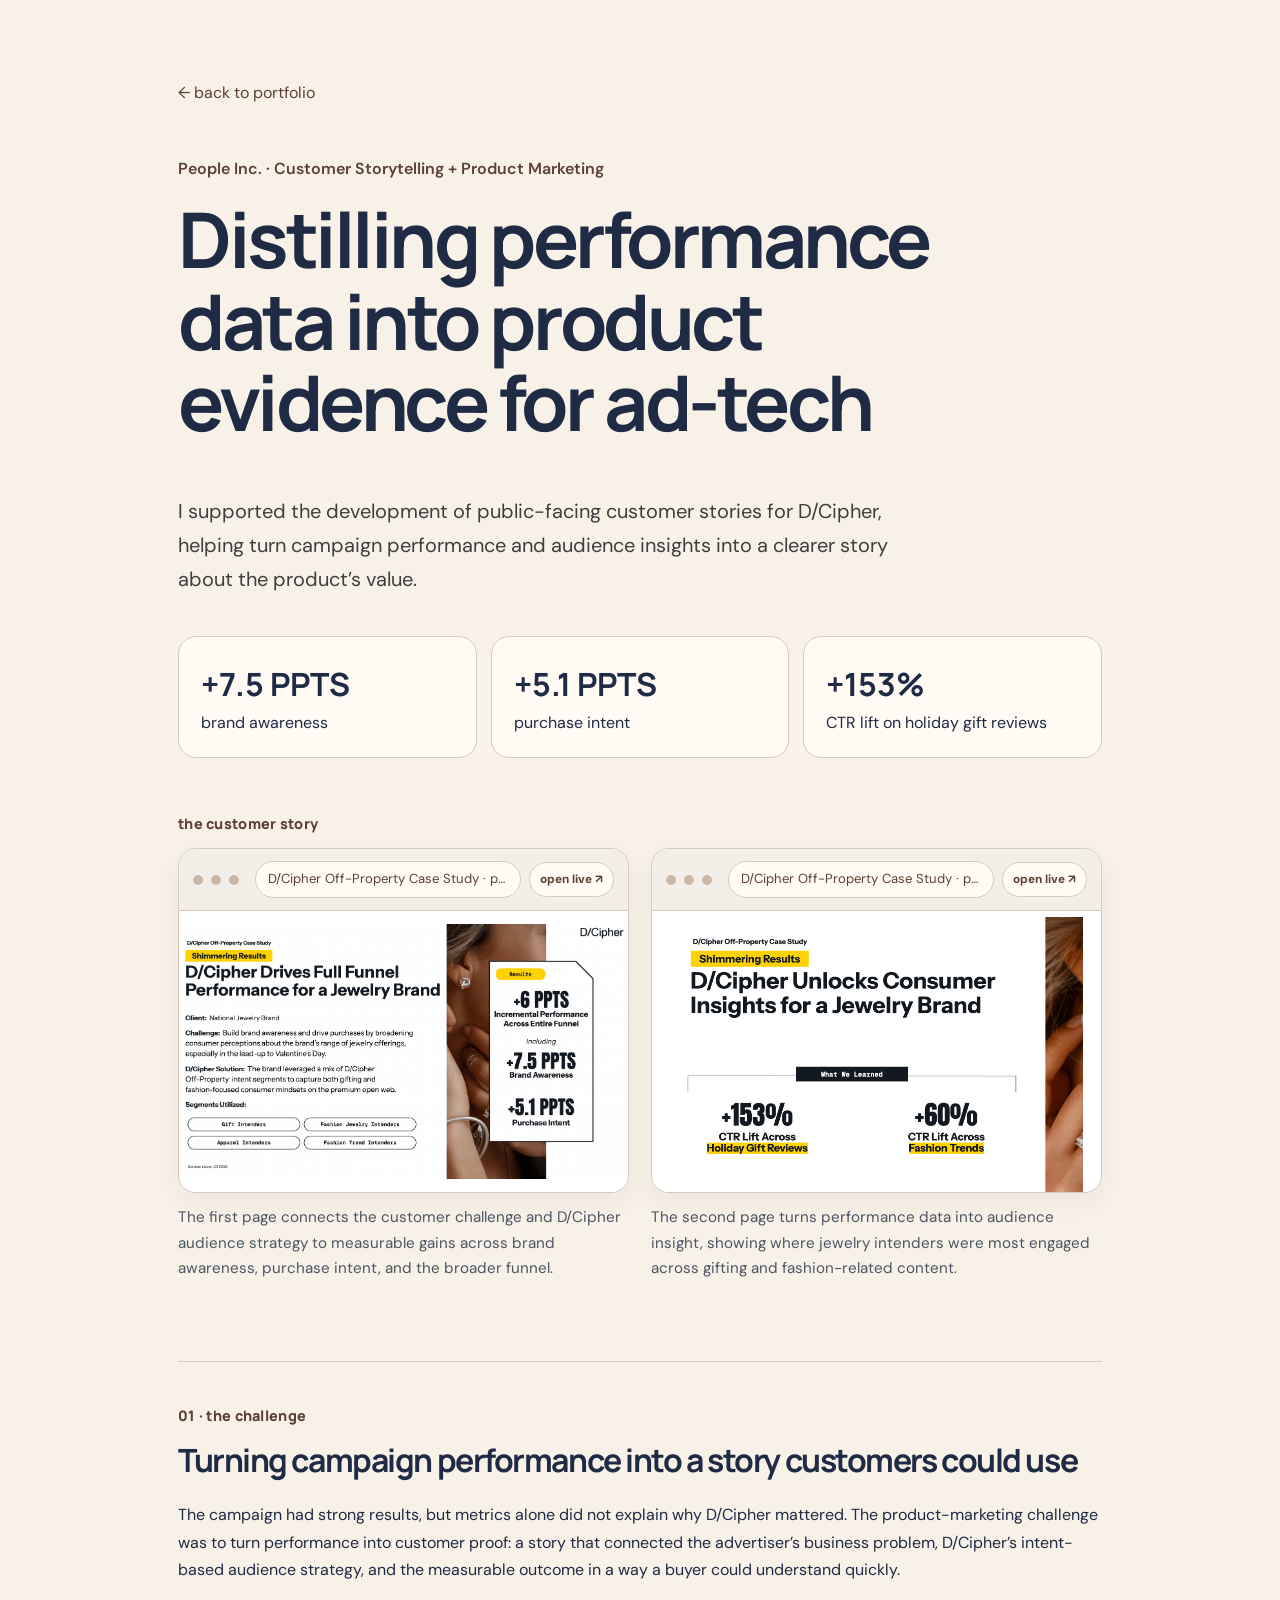
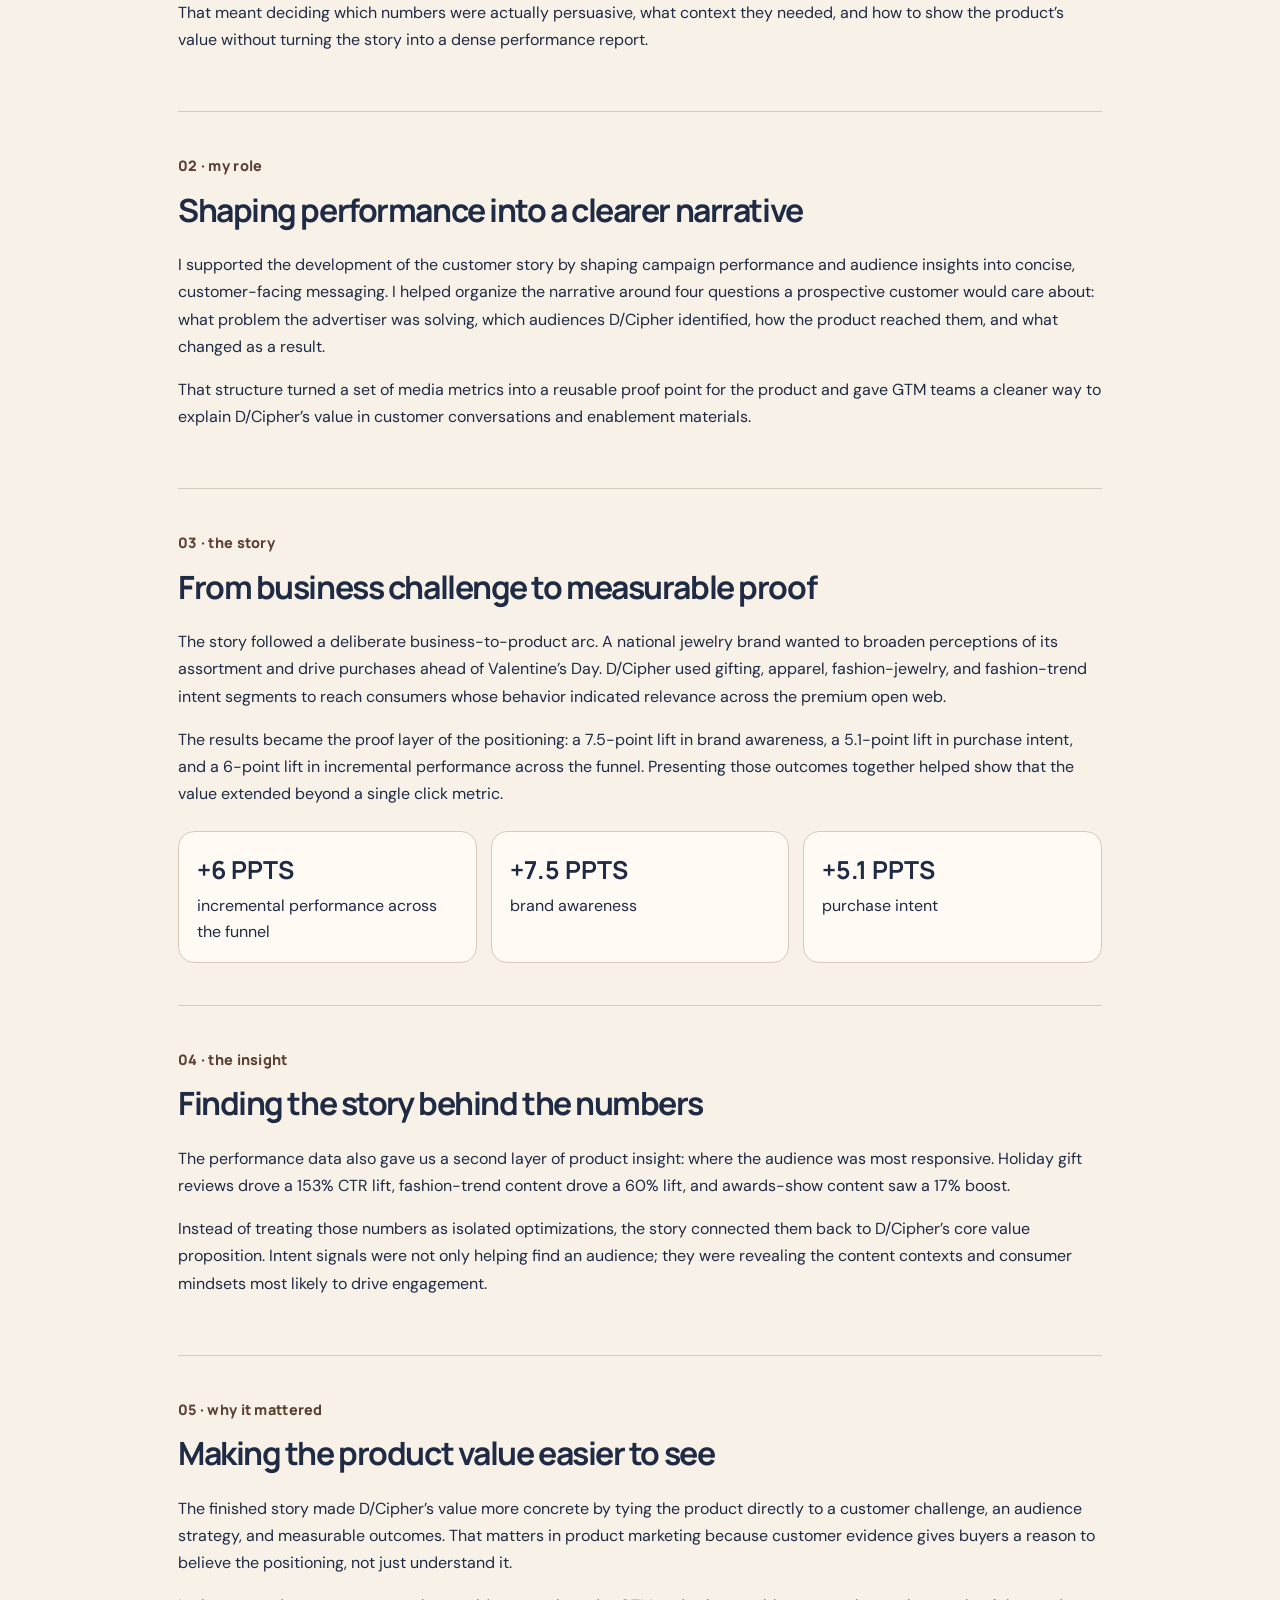
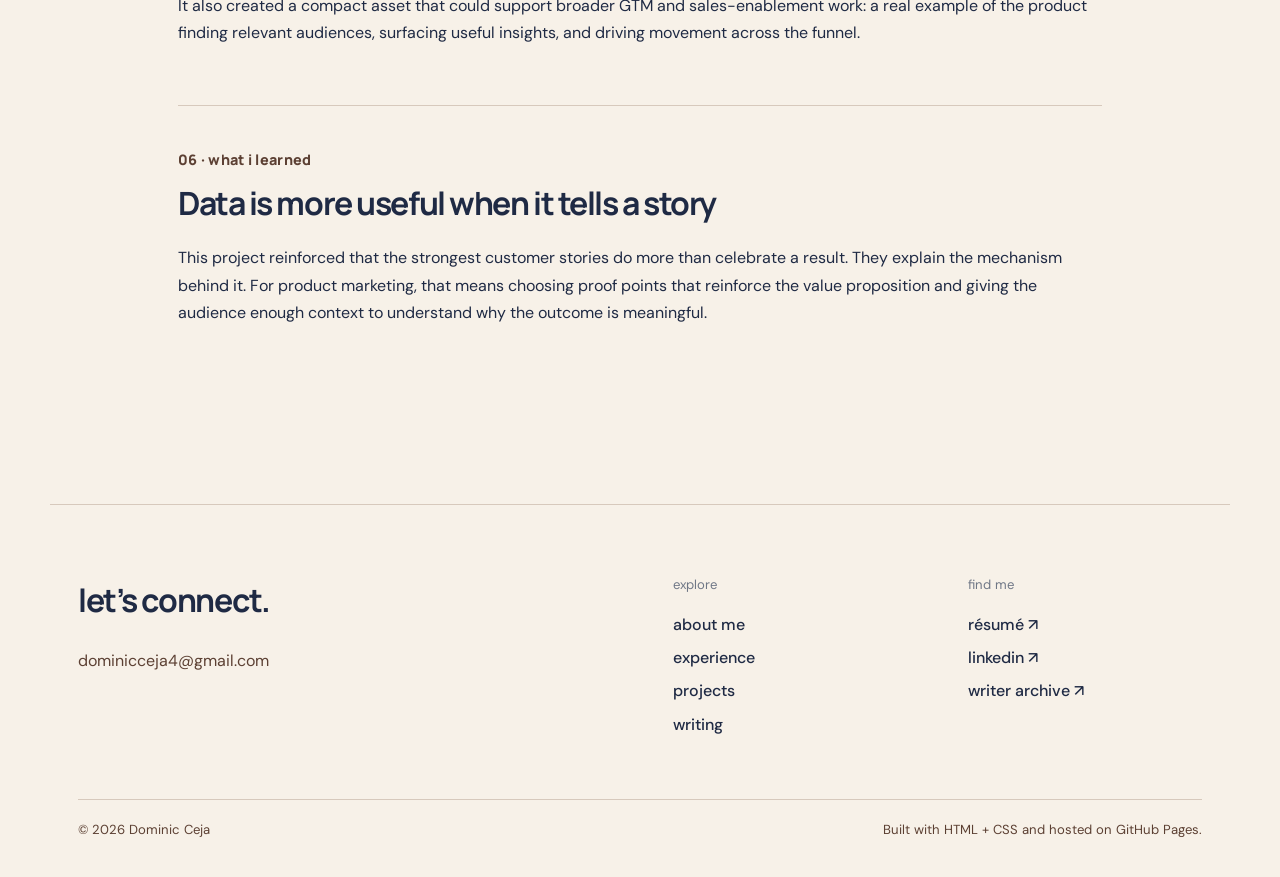
==== commit 2dde12e0: "Update case-study-people-conversion.html to final" ====
--- a/case-study-people-conversion.html
+++ b/case-study-people-conversion.html
@@ -236,8 +236,15 @@
       .proof-row {
         grid-template-columns: 1fr;
       }
-
-    }
+    }
+
+
+    .story-visual-insights img {
+      width: 96%;
+      height: 96%;
+      object-fit: contain;
+      object-position: center;
+}
 
   </style>
 
@@ -397,13 +404,11 @@
             </div>
 
 
-            <div class="story-visual">
-
-              <img
-                src="assets/people-dcipher-insights.jpg"
-                alt="D/Cipher jewelry brand customer story showing consumer insights and CTR lifts"
-              >
-
+            <div class="story-visual story-visual-insights">
+                <img
+                  src="assets/people-dcipher-insights.jpg"
+                  alt="D/Cipher jewelry brand customer story showing consumer insights and CTR lifts"
+                >
             </div>
 
           </div>
--- a/style.css
+++ b/style.css
@@ -14,26 +14,31 @@
 }
 
 
-/* ------------------------------
-   BASE
------------------------------- */
-
 * {
   box-sizing: border-box;
 }
 
+
 html {
   scroll-behavior: smooth;
 }
+
 
 body {
   margin: 0;
   background: var(--bg);
   color: var(--text);
-  font-family: "DM Sans", system-ui, -apple-system, BlinkMacSystemFont, "Segoe UI", sans-serif;
+  font-family:
+    "DM Sans",
+    system-ui,
+    -apple-system,
+    BlinkMacSystemFont,
+    "Segoe UI",
+    sans-serif;
   line-height: 1.58;
   overflow-x: hidden;
 }
+
 
 img,
 video {
@@ -41,9 +46,11 @@
   display: block;
 }
 
+
 a {
   color: inherit;
 }
+
 
 h1,
 h2,
@@ -52,6 +59,7 @@
   margin-top: 0;
 }
 
+
 h1,
 h2,
 h3 {
@@ -59,21 +67,25 @@
   letter-spacing: -.045em;
 }
 
+
 h2 {
   font-size: clamp(2.7rem, 5vw, 5.3rem);
   line-height: 1.02;
   margin-bottom: 22px;
 }
 
+
 h3 {
   font-size: clamp(1.65rem, 2.3vw, 2.25rem);
   line-height: 1.12;
   margin: 10px 0 14px;
 }
 
+
 strong {
   font-weight: 700;
 }
+
 
 
 /* ------------------------------
@@ -84,12 +96,15 @@
   max-width: var(--max);
   margin: 0 auto;
   padding: 24px 28px;
+
   display: flex;
   justify-content: space-between;
   align-items: center;
+
   position: relative;
   z-index: 20;
 }
+
 
 .brand {
   font-family: "Manrope", sans-serif;
@@ -98,11 +113,13 @@
   font-size: 1.08rem;
 }
 
+
 nav {
   display: flex;
   gap: 24px;
   flex-wrap: wrap;
 }
+
 
 nav a {
   color: var(--muted);
@@ -111,9 +128,11 @@
   font-weight: 600;
 }
 
+
 nav a:hover {
   color: var(--text);
 }
+
 
 
 /* ------------------------------
@@ -127,9 +146,11 @@
   position: relative;
 }
 
+
 .section-heading {
   margin-bottom: 46px;
 }
+
 
 .section-subhead {
   color: var(--muted);
@@ -138,18 +159,23 @@
   margin-bottom: 0;
 }
 
+
 .eyebrow {
   margin: 0 0 12px;
   color: var(--muted);
+
   font-family: "Manrope", sans-serif;
   font-weight: 800;
+
   letter-spacing: .02em;
   text-transform: lowercase;
 }
 
+
 .decorated-section {
   isolation: isolate;
 }
+
 
 .decorated-section > :not(.section-floaties) {
   position: relative;
@@ -157,6 +183,7 @@
 }
 
 
+
 /* ------------------------------
    HERO
 ------------------------------ */
@@ -166,37 +193,59 @@
   overflow: hidden;
 }
 
+
 .hero {
   min-height: 760px;
+
   display: grid;
-  grid-template-columns: minmax(0, 1.55fr) minmax(290px, .72fr);
-  gap: 70px;
+
+  grid-template-columns:
+    minmax(0, 1.22fr)
+    minmax(360px, .78fr);
+
+  gap: 64px;
+
   align-items: center;
+
   padding-top: 72px;
   padding-bottom: 105px;
 }
 
+
 .hero-copy {
   min-width: 0;
 }
+
 
 .hero-eyebrow {
   font-size: 1.22rem;
   margin-bottom: 30px;
 }
 
+
+/*
+  FINAL HERO BALANCE:
+  slightly smaller headline than before
+*/
 .typewriter-heading {
   position: relative;
-  font-size: clamp(4.25rem, 7.5vw, 7.7rem);
-  line-height: .98;
+
+  font-size:
+    clamp(3.8rem, 5.8vw, 6rem);
+
+  line-height: .99;
+
   margin: 0 0 32px;
-  letter-spacing: -.065em;
-}
+
+  letter-spacing: -.06em;
+}
+
 
 .typewriter-ghost {
   visibility: hidden;
   display: block;
 }
+
 
 .typewriter-text {
   position: absolute;
@@ -204,71 +253,116 @@
   display: block;
 }
 
+
 .hero-intro {
   max-width: 790px;
+
   color: var(--muted);
+
   font-size: 1.13rem;
   line-height: 1.65;
+
   margin-bottom: 34px;
 }
+
 
 .facts-grid {
   display: grid;
-  grid-template-columns: repeat(2, minmax(0, 1fr));
+
+  grid-template-columns:
+    repeat(2, minmax(0, 1fr));
+
   gap: 22px 36px;
+
   padding: 26px 0 30px;
+
   border-top: 1px solid var(--line);
   border-bottom: 1px solid var(--line);
 }
 
+
 .facts-grid p {
   margin: 5px 0 0;
 }
 
+
 .fact-label {
   color: var(--muted);
+
   font-family: "Manrope", sans-serif;
+
   font-weight: 800;
+
   font-size: .76rem;
+
   letter-spacing: .05em;
+
   text-transform: uppercase;
 }
+
 
 .hero-actions {
   display: flex;
   flex-wrap: wrap;
+
   gap: 12px;
+
   margin-top: 30px;
 }
+
 
 .button {
   display: inline-flex;
+
   align-items: center;
   justify-content: center;
+
   min-height: 46px;
+
   padding: 11px 18px;
+
   border-radius: 999px;
+
   text-decoration: none;
+
   font-weight: 700;
+
   transition:
     transform .18s ease,
     background .18s ease,
     color .18s ease;
 }
 
+
 .button:hover {
   transform: translateY(-2px);
 }
 
+
 .button-primary {
-  background: var(--text);
-  color: var(--surface);
-}
-
-.button-secondary {
-  background: var(--surface);
-  color: var(--text);
-  border: 1px solid var(--line);
+  background: #1F2A44;
+  color: #FFFAF4;
+  border: 2px solid #1F2A44;
+}
+
+.button-resume {
+  background: #4B5C7C;
+  color: #FFFAF4;
+  border: 2px solid #1F2A44;
+}
+
+.button-linkedin {
+  background: #A9BBD2;
+  color: #1F2A44;
+  border: 2px solid #4B5C7C;
+}
+
+.button-resume:hover {
+  background: #566887;
+}
+
+.button-linkedin:hover {
+  background: #B8C6D9;
 }
 
 
@@ -276,35 +370,178 @@
    PORTRAIT
 ------------------------------ */
 
+/*
+  FINAL HERO BALANCE:
+  portrait now gets more visual weight
+*/
 .portrait-card {
   position: relative;
+
+  width: 100%;
+  max-width: 440px;
+
+  justify-self: end;
+
   transform: rotate(1.1deg);
 }
+
 
 .portrait-photo {
   aspect-ratio: 4 / 5;
+
   border-radius: 34px;
+
   overflow: hidden;
-  background: linear-gradient(145deg, var(--sage), var(--camel));
-  border: 14px solid rgba(255, 250, 244, .62);
+
+  background:
+    linear-gradient(
+      145deg,
+      var(--sage),
+      var(--camel)
+    );
+
+  border:
+    14px solid
+    rgba(255, 250, 244, .62);
+
   box-shadow: var(--shadow);
 }
+
 
 .portrait-photo img {
   width: 100%;
   height: 100%;
+
   object-fit: cover;
-  object-position: center 46%;
-}
+
+  object-position:
+    center 46%;
+}
+
 
 .microcopy {
   margin: 22px 0 0;
+
   text-align: center;
+
   color: var(--muted);
-  font-family: "Manrope", sans-serif;
+
+  font-family:
+    "Manrope",
+    sans-serif;
+
   font-weight: 700;
+
   font-size: 1.05rem;
 }
+
+
+
+/* ------------------------------
+   CUSTOM CURSOR
+------------------------------ */
+
+/*
+  Brandon-inspired interaction:
+  tiny navy dot normally,
+  expanding into a pill on project hover.
+*/
+
+.cursor-dot {
+  position: fixed;
+
+  left: 0;
+  top: 0;
+
+  width: 10px;
+  height: 10px;
+
+  border-radius: 999px;
+
+  background: var(--text);
+
+  transform:
+    translate(-50%, -50%);
+
+  pointer-events: none;
+
+  z-index: 9999;
+
+  opacity: 0;
+
+  display: flex;
+
+  align-items: center;
+  justify-content: center;
+
+  overflow: hidden;
+
+  white-space: nowrap;
+
+  transition:
+    width .18s ease,
+    height .18s ease,
+    opacity .12s ease,
+    border-radius .18s ease;
+}
+
+
+.cursor-dot.is-visible {
+  opacity: 1;
+}
+
+
+.cursor-dot.is-project {
+  width: 116px;
+  height: 30px;
+
+  border-radius: 999px;
+}
+
+
+.cursor-label {
+  color: #fff;
+
+  font-family:
+    "Manrope",
+    sans-serif;
+
+  font-size: .66rem;
+
+  font-weight: 800;
+
+  letter-spacing: .045em;
+
+  opacity: 0;
+
+  transform:
+    translateY(1px);
+
+  transition:
+    opacity .1s ease;
+}
+
+
+.cursor-dot.is-project
+.cursor-label {
+  opacity: 1;
+}
+
+
+@media
+  (hover: hover)
+  and
+  (pointer: fine) {
+
+  body.custom-cursor-active,
+  body.custom-cursor-active a,
+  body.custom-cursor-active button,
+  body.custom-cursor-active .project-card {
+    cursor: none;
+  }
+
+}
+
 
 
 /* ------------------------------
@@ -315,202 +552,288 @@
 .section-floaties,
 .footer-floaties {
   position: absolute;
+
   inset: 0;
+
   pointer-events: none;
+
   overflow: hidden;
 }
 
-.editorial-floaties {
-  z-index: 0;
-}
-
+
+.editorial-floaties,
 .section-floaties {
   z-index: 0;
 }
 
+
 .editorial-icon {
   position: absolute;
+
   width: 28px;
   height: 28px;
+
   fill: none;
+
   stroke: currentColor;
+
   stroke-width: 1.65;
+
   stroke-linecap: round;
   stroke-linejoin: round;
-  opacity: .58;
+
+  opacity: .70;
+
   animation:
-    editorial-drift var(--float-speed, 9s)
-    ease-in-out infinite alternate;
-}
+    editorial-drift
+    var(--float-speed, 9s)
+    ease-in-out
+    infinite
+    alternate;
+}
+
 
 .icon-book {
   left: 3%;
   top: 11%;
+
   color: var(--camel);
+
   width: 31px;
+
   --x: 7px;
   --y: -6px;
   --r: 3deg;
 }
 
+
 .icon-pencil {
   left: 94%;
   top: 18%;
+
   color: var(--text);
+
   width: 32px;
+
   --x: -8px;
   --y: 7px;
   --r: -4deg;
+
   animation-delay: -1.2s;
 }
+
 
 .icon-quotes {
   left: 5%;
   top: 66%;
+
   color: var(--sage);
+
   width: 34px;
+
   --x: 8px;
   --y: 6px;
   --r: 3deg;
+
   animation-delay: -2.3s;
 }
+
 
 .icon-paper {
   left: 91%;
   top: 68%;
+
   color: var(--camel);
+
   width: 36px;
+
   --x: -7px;
   --y: -8px;
   --r: 2deg;
+
   animation-delay: -3.1s;
 }
+
 
 .icon-camera {
   left: 84%;
   top: 8%;
+
   color: var(--sage);
+
   width: 32px;
+
   --x: 6px;
   --y: 8px;
   --r: -2deg;
+
   animation-delay: -4s;
 }
+
 
 .icon-spark {
   left: 13%;
   top: 25%;
+
   color: var(--text);
+
   width: 22px;
+
   --x: -5px;
   --y: 8px;
   --r: 6deg;
+
   animation-delay: -5s;
 }
+
 
 .icon-heart {
   left: 88%;
   top: 47%;
+
   color: var(--camel);
+
   width: 25px;
+
   --x: 5px;
   --y: -7px;
   --r: -3deg;
+
   animation-delay: -2.1s;
 }
+
 
 .icon-note {
   left: 10%;
   top: 83%;
+
   color: var(--sage);
+
   width: 27px;
+
   --x: 7px;
   --y: -6px;
   --r: 2deg;
+
   animation-delay: -4.8s;
 }
+
 
 .icon-coffee {
   left: 56%;
   top: 88%;
+
   color: var(--muted);
+
   width: 28px;
+
   --x: -6px;
   --y: 5px;
   --r: -2deg;
+
   animation-delay: -1.8s;
 }
+
 
 .icon-magnify {
   left: 75%;
   top: 78%;
+
   color: var(--sage);
+
   width: 25px;
+
   --x: 5px;
   --y: -6px;
   --r: 4deg;
+
   animation-delay: -3.8s;
 }
+
 
 .icon-bookmark {
   left: 31%;
   top: 7%;
+
   color: var(--camel);
+
   width: 22px;
+
   --x: -5px;
   --y: 6px;
   --r: -3deg;
+
   animation-delay: -5.7s;
 }
+
 
 .icon-bubble {
   left: 43%;
   top: 82%;
+
   color: var(--text);
+
   width: 25px;
+
   --x: 6px;
   --y: -5px;
   --r: 2deg;
+
   animation-delay: -3.4s;
 }
 
-
-/* new density additions */
 
 .icon-star-extra {
   left: 68%;
   top: 14%;
+
   color: var(--camel);
+
   width: 19px;
+
   --x: 5px;
   --y: -7px;
   --r: 5deg;
+
   animation-delay: -4.6s;
 }
+
 
 .icon-pen-extra {
   left: 2.5%;
   top: 43%;
+
   color: var(--muted);
+
   width: 23px;
+
   --x: 6px;
   --y: 5px;
   --r: -4deg;
+
   animation-delay: -6.1s;
 }
+
 
 .icon-page-extra {
   right: 2.5%;
   top: 86%;
+
   color: var(--sage);
+
   width: 24px;
+
   --x: -5px;
   --y: -6px;
   --r: 3deg;
+
   animation-delay: -2.7s;
 }
 
+
 @keyframes editorial-drift {
+
+  
   0% {
     transform:
       translate3d(0, 0, 0)
@@ -521,10 +844,12 @@
     transform:
       translate3d(
         calc(var(--x, 6px) * .45),
-        calc(var(--y, -7px) * .55),
+        calc(var(--y, -7px) - 5px),
         0
       )
-      rotate(calc(var(--r, 3deg) * .5));
+      rotate(
+        calc(var(--r, 3deg) * .6)
+      );
   }
 
   100% {
@@ -534,7 +859,9 @@
         var(--y, -7px),
         0
       )
-      rotate(var(--r, 3deg));
+      rotate(
+        var(--r, 3deg)
+      );
   }
 }
 
@@ -544,147 +871,231 @@
 ------------------------------ */
 
 .experience-list {
-  border-top: 1px solid var(--line);
-}
+  border-top:
+    1px solid var(--line);
+}
+
 
 .experience-card {
   display: grid;
-  grid-template-columns: .78fr 1.22fr;
+
+  grid-template-columns:
+    .78fr 1.22fr;
+
   gap: 58px;
+
   padding: 36px 0;
-  border-bottom: 1px solid var(--line);
+
+  border-bottom:
+    1px solid var(--line);
+
   align-items: start;
 }
+
 
 .company-heading {
   display: flex;
+
   align-items: center;
+
   gap: 12px;
+
   margin-bottom: 4px;
 }
+
 
 .company-logo {
   display: block;
+
   width: 34px;
   height: 34px;
+
   object-fit: contain;
+
   flex-shrink: 0;
 }
 
+
 .company {
-  font-family: "Manrope", sans-serif;
+  font-family:
+    "Manrope",
+    sans-serif;
+
   font-weight: 700;
+
   font-size: 1.5rem;
+
   margin: 0;
 }
+
 
 .role {
   color: var(--muted);
+
   margin: 6px 0 0;
 }
+
 
 .experience-card > p {
   margin: 0;
+
   font-size: 1.08rem;
 }
+
 
 .experience-card-stacked {
   align-items: start;
 }
 
+
 .role-stack {
   display: grid;
+
   gap: 28px;
 }
+
 
 .role-block + .role-block {
   padding-top: 26px;
-  border-top: 1px solid var(--line);
-}
+
+  border-top:
+    1px solid var(--line);
+}
+
 
 .role-heading {
   display: flex;
+
   align-items: center;
+
   gap: 10px;
+
   flex-wrap: wrap;
 }
 
+
 .role-title {
-  font-family: "Manrope", sans-serif;
+  font-family:
+    "Manrope",
+    sans-serif;
+
   font-weight: 700;
+
   font-size: 1.15rem;
+
   margin: 0;
 }
+
 
 .role-dates {
   color: var(--muted);
+
   font-size: .92rem;
+
   margin: 4px 0 10px;
 }
+
 
 .role-block p:last-child {
   margin-bottom: 0;
 }
 
+
 .promotion-badge {
   display: inline-flex;
+
   align-items: center;
+
   padding: 4px 8px;
+
   border-radius: 999px;
-  background: rgba(168, 181, 162, .35);
+
+  background:
+    rgba(168, 181, 162, .35);
+
   color: var(--muted);
+
   font-size: .72rem;
+
   font-weight: 700;
 }
+
 
 .promotion-group {
   display: grid;
-  grid-template-columns: 34px 1fr;
+
+  grid-template-columns:
+    34px 1fr;
+
   gap: 14px;
+
   align-items: stretch;
 }
+
 
 .promotion-rail {
   position: relative;
+
   min-height: 100%;
+
   display: flex;
+
   flex-direction: column;
+
   align-items: center;
+
   padding-top: 4px;
   padding-bottom: 12px;
 }
 
+
 .promotion-arrow {
   font-size: 1.6rem;
+
   line-height: 1;
+
   color: var(--sage);
 }
+
 
 .promotion-line {
   width: 1px;
+
   flex: 1;
+
   min-height: 120px;
+
   background: var(--line);
 }
+
 
 .promotion-start-dot {
   width: 7px;
   height: 7px;
+
   border-radius: 50%;
+
   background: var(--camel);
 }
+
 
 .promotion-roles {
   display: grid;
+
   gap: 26px;
 }
+
 
 .archive-link {
   color: var(--muted);
+
   font-size: .82rem;
+
   font-weight: 700;
+
   text-underline-offset: 4px;
 }
+
 
 
 /* ------------------------------
@@ -695,186 +1106,293 @@
   opacity: .56;
 }
 
+
 .exp-quote {
   left: 1.2%;
   top: 22%;
+
   color: var(--sage);
+
   width: 28px;
+
   --x: 7px;
   --y: -6px;
+
   --float-speed: 9.3s;
 }
+
 
 .exp-paper {
   right: 1.5%;
   top: 70%;
+
   color: var(--camel);
+
   width: 30px;
+
   --x: -6px;
   --y: 7px;
+
   --float-speed: 8.6s;
 }
+
 
 .exp-pencil {
   right: 7%;
   top: 36%;
+
   color: var(--text);
+
   width: 23px;
+
   --x: -5px;
   --y: -7px;
+
   --float-speed: 9.7s;
 }
+
 
 .exp-spark {
   left: 9%;
   top: 82%;
+
   color: var(--camel);
+
   width: 20px;
+
   --x: 5px;
   --y: -5px;
+
   --float-speed: 8.4s;
 }
+
 
 .live-monitor {
   left: 1%;
   top: 40%;
+
   color: var(--sage);
+
   width: 27px;
+
   --x: 6px;
   --y: -7px;
 }
+
 
 .live-pencil {
   right: 1.5%;
   top: 18%;
+
   color: var(--camel);
+
   width: 25px;
+
   --x: -6px;
   --y: 7px;
 }
+
 
 .live-spark {
   right: 9%;
   top: 78%;
+
   color: var(--text);
+
   width: 19px;
+
   --x: -5px;
   --y: -6px;
 }
+
 
 .live-note-extra {
   left: 12%;
   top: 82%;
+
   color: var(--camel);
+
   width: 23px;
+
   --x: 5px;
   --y: -6px;
+
   animation-delay: -4.2s;
 }
+
 
 .work-camera {
   left: .7%;
   top: 58%;
+
   color: var(--camel);
+
   width: 30px;
+
   --x: 6px;
   --y: -8px;
+
   --float-speed: 10.1s;
 }
+
 
 .work-spark {
   right: 1.5%;
   top: 18%;
+
   color: var(--sage);
+
   width: 22px;
+
   --x: -5px;
   --y: 6px;
+
   --float-speed: 8.2s;
 }
+
 
 .work-note {
   left: 8%;
   top: 10%;
+
   color: var(--sage);
+
   width: 23px;
+
   --x: 5px;
   --y: -6px;
+
   animation-delay: -2.5s;
 }
+
 
 .work-bookmark {
   right: 8%;
   top: 78%;
+
   color: var(--camel);
+
   width: 24px;
+
   --x: -6px;
   --y: 7px;
+
   --float-speed: 8.8s;
+
   animation-delay: -5.2s;
 }
+
 
 .writing-book {
   left: 1.2%;
   top: 68%;
+
   color: var(--sage);
+
   width: 30px;
+
   --x: 6px;
   --y: -5px;
 }
+
 
 .writing-pencil {
   right: 1.3%;
   top: 23%;
+
   color: var(--camel);
+
   width: 28px;
+
   --x: -7px;
   --y: 6px;
 }
+
 
 .writing-quotes {
   right: 8%;
   top: 74%;
+
   color: var(--sage);
+
   width: 25px;
+
   --x: -6px;
   --y: -5px;
 }
+
 
 .writing-note-extra {
   left: 15%;
   top: 17%;
+
   color: var(--camel);
+
   width: 22px;
+
   --x: 5px;
   --y: -6px;
+
   animation-delay: -3.7s;
 }
+
 
 .contact-coffee {
   left: 1%;
   top: 24%;
+
   color: var(--camel);
+
   width: 31px;
+
   --x: 7px;
   --y: -7px;
 }
+
 
 .contact-note {
   right: 1%;
   top: 63%;
+
   color: var(--sage);
+
   width: 29px;
+
   --x: -6px;
   --y: 6px;
 }
+
 
 .contact-spark {
   left: 20%;
   top: 78%;
+
   color: var(--sage);
+
   width: 21px;
+
   --x: 5px;
   --y: -6px;
+}
+
+
+/* Slightly richer editorial icon palette */
+.editorial-floaties .editorial-icon:nth-child(3n + 1),
+.section-floaties .editorial-icon:nth-child(3n + 1),
+.footer-floaties .editorial-icon:nth-child(3n + 1) {
+  color: #7F947B;
+}
+
+.editorial-floaties .editorial-icon:nth-child(3n + 2),
+.section-floaties .editorial-icon:nth-child(3n + 2),
+.footer-floaties .editorial-icon:nth-child(3n + 2) {
+  color: #7890B2;
+}
+
+.editorial-floaties .editorial-icon:nth-child(3n),
+.section-floaties .editorial-icon:nth-child(3n),
+.footer-floaties .editorial-icon:nth-child(3n) {
+  color: #33415F;
 }
 
 
@@ -886,121 +1404,201 @@
   padding-bottom: 78px;
 }
 
+
 .live-heading {
   margin-bottom: 30px;
 }
 
+
 .live-carousel {
   display: flex;
+
   gap: 22px;
+
   overflow-x: auto;
+
   padding: 6px 4px 24px;
-  scroll-snap-type: x proximity;
+
+  scroll-snap-type:
+    x proximity;
+
   scrollbar-width: thin;
-  scrollbar-color: var(--muted) rgba(92, 64, 51, .10);
-}
+
+  scrollbar-color:
+    var(--muted)
+    rgba(92, 64, 51, .10);
+}
+
 
 .live-carousel::-webkit-scrollbar {
   height: 7px;
 }
 
+
 .live-carousel::-webkit-scrollbar-track {
-  background: rgba(92, 64, 51, .08);
+  background:
+    rgba(92, 64, 51, .08);
+
   border-radius: 999px;
 }
 
+
 .live-carousel::-webkit-scrollbar-thumb {
-  background: rgba(92, 64, 51, .65);
+  background:
+    rgba(92, 64, 51, .65);
+
   border-radius: 999px;
 }
 
+
 .live-card {
-  flex: 0 0 min(510px, 78vw);
+  flex:
+    0 0 min(510px, 78vw);
+
   scroll-snap-align: start;
 }
+
 
 .live-browser {
   background: #fff;
-  border: 1px solid var(--line);
+
+  border:
+    1px solid var(--line);
+
   border-radius: 24px;
+
   overflow: hidden;
+
   box-shadow: var(--shadow);
 }
+
 
 .live-browser-toolbar {
   min-height: 62px;
+
   display: grid;
-  grid-template-columns: auto minmax(0, 1fr) auto;
+
+  grid-template-columns:
+    auto minmax(0, 1fr) auto;
+
   align-items: center;
+
   gap: 12px;
+
   padding: 12px 14px;
+
   background: #F2ECE4;
-  border-bottom: 1px solid var(--line);
-}
+
+  border-bottom:
+    1px solid var(--line);
+}
+
 
 .live-browser-dots {
   display: flex;
+
   gap: 6px;
 }
+
 
 .live-browser-dots i {
   display: block;
+
   width: 10px;
   height: 10px;
+
   border-radius: 50%;
+
   background: #CCB9A6;
 }
+
 
 .live-browser-url {
   min-width: 0;
+
   padding: 8px 12px;
-  border: 1px solid var(--line);
+
+  border:
+    1px solid var(--line);
+
   border-radius: 999px;
+
   background: var(--surface);
+
   color: var(--muted);
+
   font-size: .79rem;
+
   white-space: nowrap;
+
   overflow: hidden;
+
   text-overflow: ellipsis;
 }
+
 
 .live-open {
   color: var(--muted);
+
   text-decoration: none;
+
   font-size: .78rem;
+
   font-weight: 800;
+
   white-space: nowrap;
 }
+
 
 .live-screen {
   min-height: 285px;
+
   padding: 32px;
+
   display: flex;
+
   flex-direction: column;
+
   justify-content: flex-end;
+
   gap: 10px;
+
   text-decoration: none;
 }
+
 
 .live-screen strong {
   max-width: 400px;
-  font-family: "Manrope", sans-serif;
+
+  font-family:
+    "Manrope",
+    sans-serif;
+
   font-size: 1.65rem;
+
   line-height: 1.15;
 }
+
 
 .live-screen > span:last-child {
   color: var(--muted);
+
   font-size: .86rem;
 }
+
 
 .live-screen-label {
   color: var(--muted);
+
   font-size: .78rem;
+
   font-weight: 800;
+
   text-transform: uppercase;
+
   letter-spacing: .05em;
 }
+
 
 .live-screen-people {
   background:
@@ -1011,6 +1609,7 @@
     );
 }
 
+
 .live-screen-dailycal {
   background:
     linear-gradient(
@@ -1020,6 +1619,7 @@
     );
 }
 
+
 .live-screen-slack {
   background:
     linear-gradient(
@@ -1029,6 +1629,7 @@
     );
 }
 
+
 .live-screen-salesforce {
   background:
     linear-gradient(
@@ -1038,20 +1639,29 @@
     );
 }
 
+
 .live-caption {
   padding: 18px 4px 0;
 }
 
+
 .live-caption strong {
-  font-family: "Manrope", sans-serif;
+  font-family:
+    "Manrope",
+    sans-serif;
+
   font-size: 1.02rem;
 }
+
 
 .live-caption p {
   color: var(--muted);
+
   margin: 5px 0 0;
+
   font-size: .94rem;
 }
+
 
 
 /* ------------------------------
@@ -1060,96 +1670,171 @@
 
 .project-grid {
   display: grid;
-  grid-template-columns: repeat(2, minmax(0, 1fr));
+
+  grid-template-columns:
+    repeat(2, minmax(0, 1fr));
+
   gap: 74px 30px;
 }
+
 
 .project-card {
   min-width: 0;
 }
 
+
 .project-visual {
   aspect-ratio: 16 / 10;
+
   border-radius: 22px;
+
   margin-bottom: 22px;
+
   display: grid;
+
   place-items: center;
+
   color: #555;
+
   font-weight: 600;
+
   overflow: hidden;
-  border: 1px solid rgba(92, 64, 51, .08);
-}
+
+  border:
+    1px solid
+    rgba(92, 64, 51, .08);
+}
+
 
 .project-visual img,
 .project-visual video {
   width: 100%;
   height: 100%;
+
   object-fit: cover;
 }
 
+
+/*
+  SMB visual moved upward
+  by only a few pixels.
+*/
 .visual-one {
   background: var(--sage);
 }
 
+
+.visual-one img {
+  transform:
+    translateY(-3px)
+    scale(1.012);
+}
+
+
 .visual-two {
   background: var(--blue-soft);
 }
 
+
+.visual-two video {
+  transform: translateY(-10px) scale(1.045);
+}
+
+
 .visual-three {
   background: #E7D5BB;
 }
 
+
+/*
+  Daily Cal coming-soon visual:
+  light version of portfolio sage.
+*/
 .visual-four {
-  background: #DFD5C8;
-}
+  background:
+    rgba(168, 181, 162, .48);
+}
+
 
 .coming-soon {
   color: var(--muted);
-  font-family: "Manrope", sans-serif;
+
+  font-family:
+    "Manrope",
+    sans-serif;
+
   font-weight: 700;
+
   font-size: 1.05rem;
 }
+
 
 .project-meta {
   color: var(--muted);
-  font-family: "Manrope", sans-serif;
+
+  font-family:
+    "Manrope",
+    sans-serif;
+
   font-size: .84rem;
+
   font-weight: 800;
+
   text-transform: lowercase;
+
   letter-spacing: .01em;
 }
+
 
 .project-card p {
   color: #3f3f3f;
+
   font-size: 1.02rem;
 }
+
 
 .metrics {
   display: flex;
+
   flex-wrap: wrap;
+
   gap: 8px;
+
   margin: 18px 0;
 }
+
 
 .metrics span {
   padding: 7px 11px;
+
   border-radius: 999px;
+
   background: var(--surface);
-  border: 1px solid var(--line);
+
+  border:
+    1px solid var(--line);
+
   font-size: .9rem;
+
   font-weight: 600;
 }
+
 
 .text-link {
   display: inline-block;
+
   font-weight: 700;
+
   text-decoration-thickness: 1px;
+
   text-underline-offset: 4px;
 }
+
 
 .coming-link {
   text-decoration: underline;
 }
+
 
 
 /* ------------------------------
@@ -1158,62 +1843,100 @@
 
 .writing-section,
 .contact {
-  border-top: 1px solid var(--line);
-}
+  border-top:
+    1px solid var(--line);
+}
+
 
 .perspective-heading {
   margin-bottom: 58px;
 }
 
+
 .perspective-title {
   white-space: nowrap;
-  font-size: clamp(2.4rem, 5.4vw, 5.25rem);
-}
+
+  font-size:
+    clamp(2.4rem, 5.4vw, 5.25rem);
+}
+
 
 .writing-layout {
   display: grid;
-  grid-template-columns: .9fr 1.1fr;
+
+  grid-template-columns:
+    .9fr 1.1fr;
+
   gap: 70px;
 }
 
+
 .big-copy {
-  font-family: "Manrope", sans-serif;
-  font-size: clamp(1.6rem, 2.5vw, 2.45rem);
+  font-family:
+    "Manrope",
+    sans-serif;
+
+  font-size:
+    clamp(1.6rem, 2.5vw, 2.45rem);
+
   line-height: 1.25;
+
   letter-spacing: -.03em;
 }
+
 
 .writing-intro > p:last-child {
   max-width: 570px;
 }
 
+
 .writing-list {
-  border-top: 1px solid var(--line);
-}
+  border-top:
+    1px solid var(--line);
+}
+
 
 .writing-item {
   display: grid;
-  grid-template-columns: 42px 1fr auto;
+
+  grid-template-columns:
+    42px 1fr auto;
+
   gap: 16px;
+
   align-items: start;
+
   padding: 22px 0;
-  border-bottom: 1px solid var(--line);
+
+  border-bottom:
+    1px solid var(--line);
+
   text-decoration: none;
-  transition: transform .18s ease;
-}
+
+  transition:
+    transform .18s ease;
+}
+
 
 .writing-item:hover {
-  transform: translateX(4px);
-}
+  transform:
+    translateX(4px);
+}
+
 
 .writing-item strong {
-  font-family: "Manrope", sans-serif;
-}
+  font-family:
+    "Manrope",
+    sans-serif;
+}
+
 
 .writing-item p {
   margin: 3px 0 0;
+
   color: var(--muted);
 }
+
 
 
 /* ------------------------------
@@ -1225,21 +1948,29 @@
   padding-bottom: 105px;
 }
 
+
 .contact h2 {
   max-width: 850px;
 }
 
+
 .contact-links {
   display: flex;
+
   gap: 22px;
+
   margin-top: 26px;
+
   flex-wrap: wrap;
 }
+
 
 .contact-links a {
   font-weight: 800;
+
   text-underline-offset: 5px;
 }
+
 
 
 /* ------------------------------
@@ -1248,110 +1979,170 @@
 
 .site-footer {
   position: relative;
+
   max-width: var(--max);
+
   margin: 0 auto;
+
   padding: 70px 28px 36px;
-  border-top: 1px solid var(--line);
-}
+
+  border-top:
+    1px solid var(--line);
+}
+
 
 .footer-grid {
   position: relative;
+
   z-index: 1;
+
   display: grid;
-  grid-template-columns: 1.6fr .7fr .7fr;
+
+  grid-template-columns:
+    1.6fr .7fr .7fr;
+
   gap: 60px;
 }
+
 
 .footer-connect {
   display: flex;
+
   flex-direction: column;
+
   align-items: flex-start;
 }
 
+
 .footer-title {
-  font-family: "Manrope", sans-serif;
+  font-family:
+    "Manrope",
+    sans-serif;
+
   font-size: 2rem;
+
   font-weight: 700;
+
   margin: 0 0 22px;
+
   letter-spacing: -.04em;
 }
+
 
 .footer-connect a {
   text-decoration: none;
+
   color: var(--muted);
 }
+
 
 .footer-column {
   display: flex;
+
   flex-direction: column;
+
   align-items: flex-start;
+
   gap: 8px;
 }
+
 
 .footer-label {
   color: var(--soft);
+
   font-size: .82rem;
+
   margin: 0 0 8px;
 }
+
 
 .footer-column a {
   text-decoration: none;
+
   font-weight: 500;
 }
+
 
 .footer-column a:hover,
 .footer-connect a:hover {
   text-decoration: underline;
+
   text-underline-offset: 4px;
 }
+
 
 .footer-bottom {
   position: relative;
+
   z-index: 1;
+
   display: flex;
+
   justify-content: space-between;
+
   gap: 18px;
+
   margin-top: 62px;
+
   padding-top: 20px;
-  border-top: 1px solid var(--line);
+
+  border-top:
+    1px solid var(--line);
+
   color: var(--muted);
+
   font-size: .82rem;
 }
+
 
 .footer-floaties {
   pointer-events: none;
 }
 
+
 .footer-icon {
   opacity: .56;
 }
+
 
 .footer-book {
   left: 48%;
   top: 18%;
+
   color: var(--sage);
+
   width: 31px;
+
   --x: 6px;
   --y: -7px;
 }
+
 
 .footer-pencil {
   right: 2%;
   top: 9%;
+
   color: var(--camel);
+
   width: 29px;
+
   --x: -7px;
   --y: 5px;
 }
+
 
 .footer-quotes {
   left: 8%;
   top: 62%;
+
   color: var(--muted);
+
   width: 27px;
+
   --x: 6px;
   --y: -5px;
 }
+
 
 
 /* ------------------------------
@@ -1362,14 +2153,19 @@
   line-height: 1.7;
 }
 
+
 .case-wrap h1,
 .case-wrap h2 {
-  font-family: "Manrope", sans-serif;
-}
+  font-family:
+    "Manrope",
+    sans-serif;
+}
+
 
 .case-wrap .eyebrow {
   font-size: .9rem;
 }
+
 
 
 /* ------------------------------
@@ -1380,22 +2176,31 @@
 
   .hero {
     grid-template-columns: 1fr;
+
     gap: 50px;
   }
+
 
   .portrait-card {
     max-width: 460px;
-  }
+
+    justify-self: start;
+  }
+
 
   .experience-card {
     grid-template-columns: 1fr;
+
     gap: 24px;
   }
+
 
   .writing-layout {
     grid-template-columns: 1fr;
+
     gap: 40px;
   }
+
 
   .perspective-title {
     white-space: normal;
@@ -1404,25 +2209,34 @@
 }
 
 
+
 @media (max-width: 820px) {
 
   .project-grid {
     grid-template-columns: 1fr;
+
     gap: 65px;
   }
+
 
   .facts-grid {
     grid-template-columns: 1fr;
   }
 
+
   .footer-grid {
-    grid-template-columns: 1fr 1fr;
+    grid-template-columns:
+      1fr 1fr;
+
     gap: 42px;
   }
 
+
   .footer-connect {
-    grid-column: 1 / -1;
-  }
+    grid-column:
+      1 / -1;
+  }
+
 
   .section-icon {
     opacity: .4;
@@ -1431,90 +2245,119 @@
 }
 
 
+
 @media (max-width: 620px) {
 
   .site-header {
     padding: 18px;
+
     flex-direction: column;
+
     align-items: flex-start;
+
     gap: 12px;
   }
+
 
   nav {
     gap: 16px;
   }
+
 
   .section {
     padding-left: 18px;
     padding-right: 18px;
   }
 
+
   .hero {
     padding-top: 45px;
+
     min-height: auto;
   }
+
 
   .hero-eyebrow {
     font-size: 1.08rem;
   }
 
+
   .typewriter-heading {
-    font-size: clamp(3.1rem, 15vw, 5rem);
-  }
+    font-size:
+      clamp(3rem, 14vw, 4.6rem);
+  }
+
 
   .portrait-card {
     max-width: 100%;
   }
 
+
   .experience-card {
     padding: 30px 0;
   }
+
 
   .company-logo {
     width: 30px;
     height: 30px;
   }
 
+
   .promotion-group {
-    grid-template-columns: 24px 1fr;
+    grid-template-columns:
+      24px 1fr;
+
     gap: 10px;
   }
+
 
   .promotion-arrow {
     font-size: 1.35rem;
   }
 
+
   .perspective-title {
-    font-size: clamp(2.1rem, 10vw, 3.4rem);
-  }
+    font-size:
+      clamp(2.1rem, 10vw, 3.4rem);
+  }
+
 
   .live-card {
     flex-basis: 88vw;
   }
 
+
   .live-browser-toolbar {
-    grid-template-columns: auto minmax(0, 1fr);
-  }
+    grid-template-columns:
+      auto minmax(0, 1fr);
+  }
+
 
   .live-open {
     grid-column: 2;
   }
 
+
   .footer-grid {
     grid-template-columns: 1fr;
   }
 
+
   .footer-connect {
     grid-column: auto;
   }
 
+
   .footer-bottom {
     flex-direction: column;
   }
 
+
   .editorial-icon {
     opacity: .38;
   }
+
 
   .icon-pencil,
   .icon-paper,
@@ -1526,18 +2369,40 @@
 }
 
 
+
+/*
+  Custom cursor is desktop-only.
+  Touch devices keep normal behavior.
+*/
+@media (hover: none),
+       (pointer: coarse) {
+
+  .cursor-dot {
+    display: none;
+  }
+
+}
+
+
+
+/* REDUCED MOTION */
+
 @media (prefers-reduced-motion: reduce) {
 
   html {
     scroll-behavior: auto;
   }
 
+
   .editorial-icon {
     animation: none;
   }
 
+
   .button,
-  .writing-item {
+  .writing-item,
+  .cursor-dot,
+  .cursor-label {
     transition: none;
   }
 
